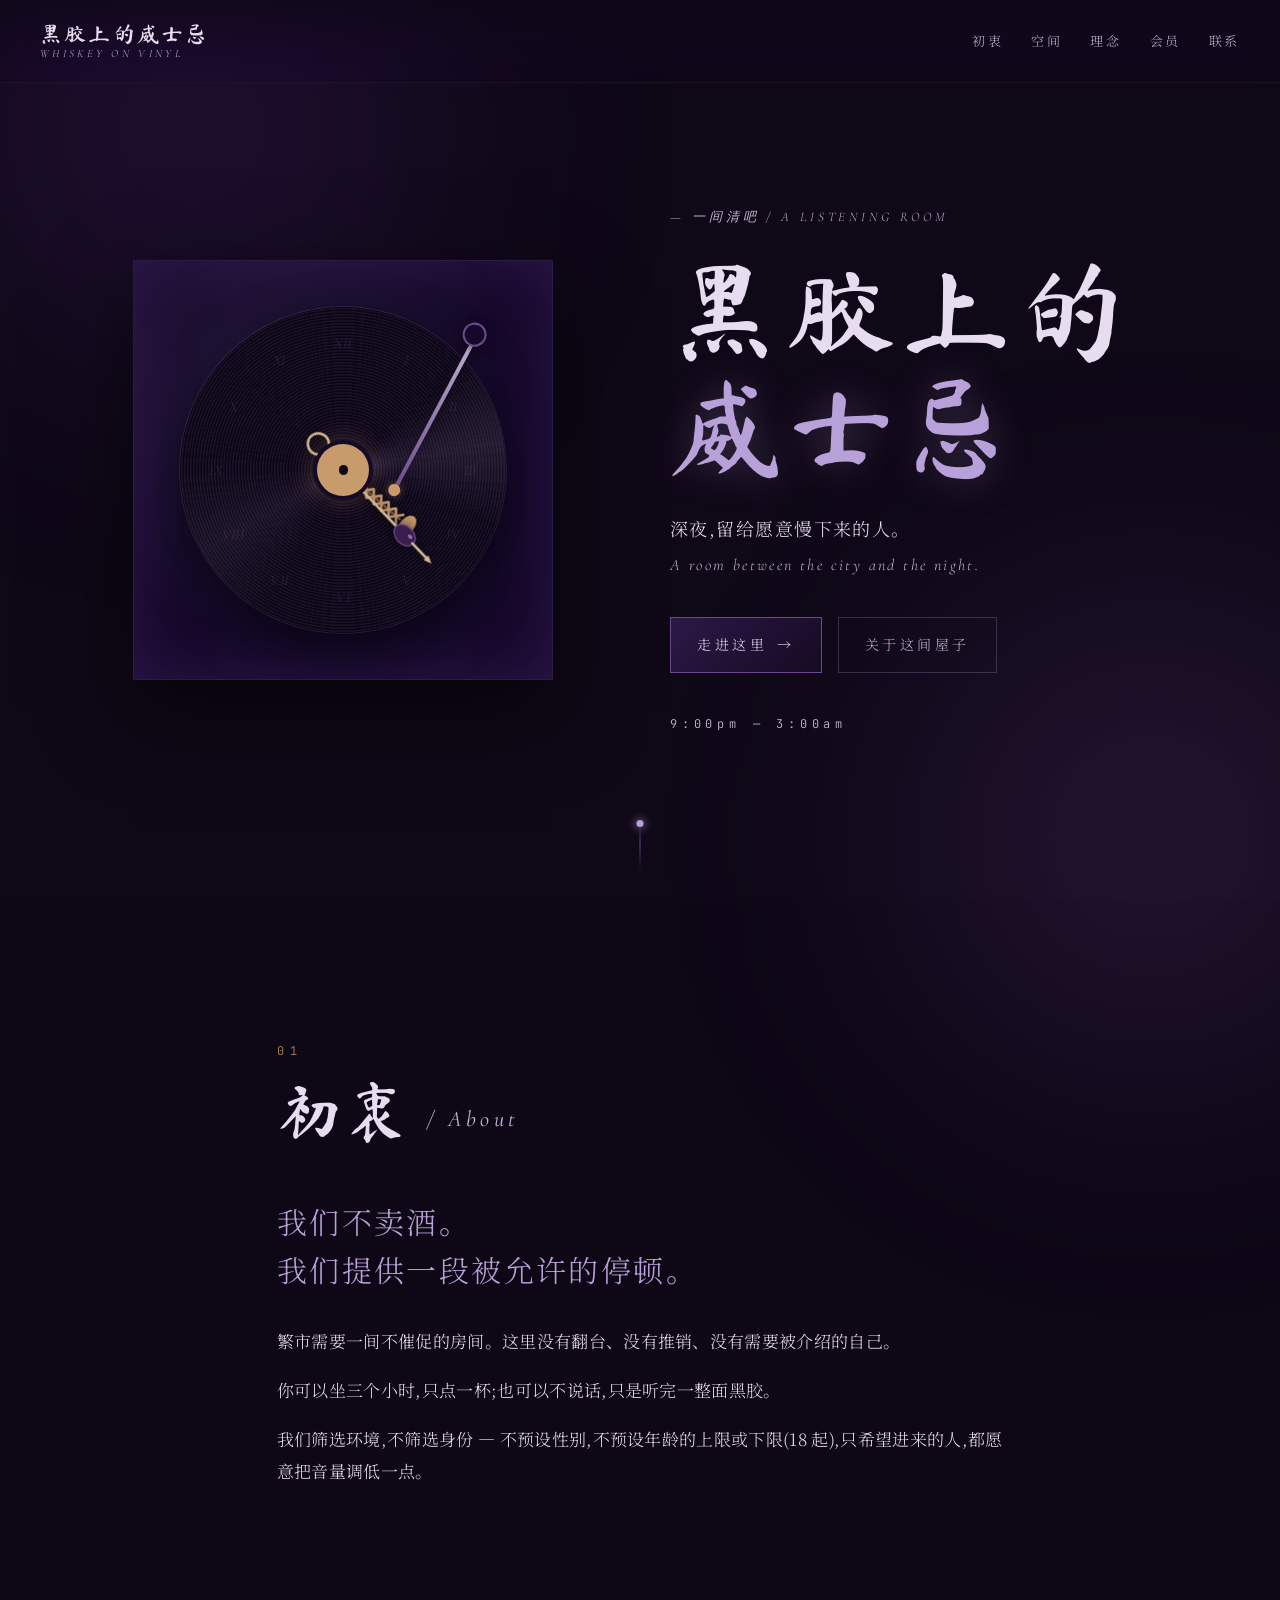
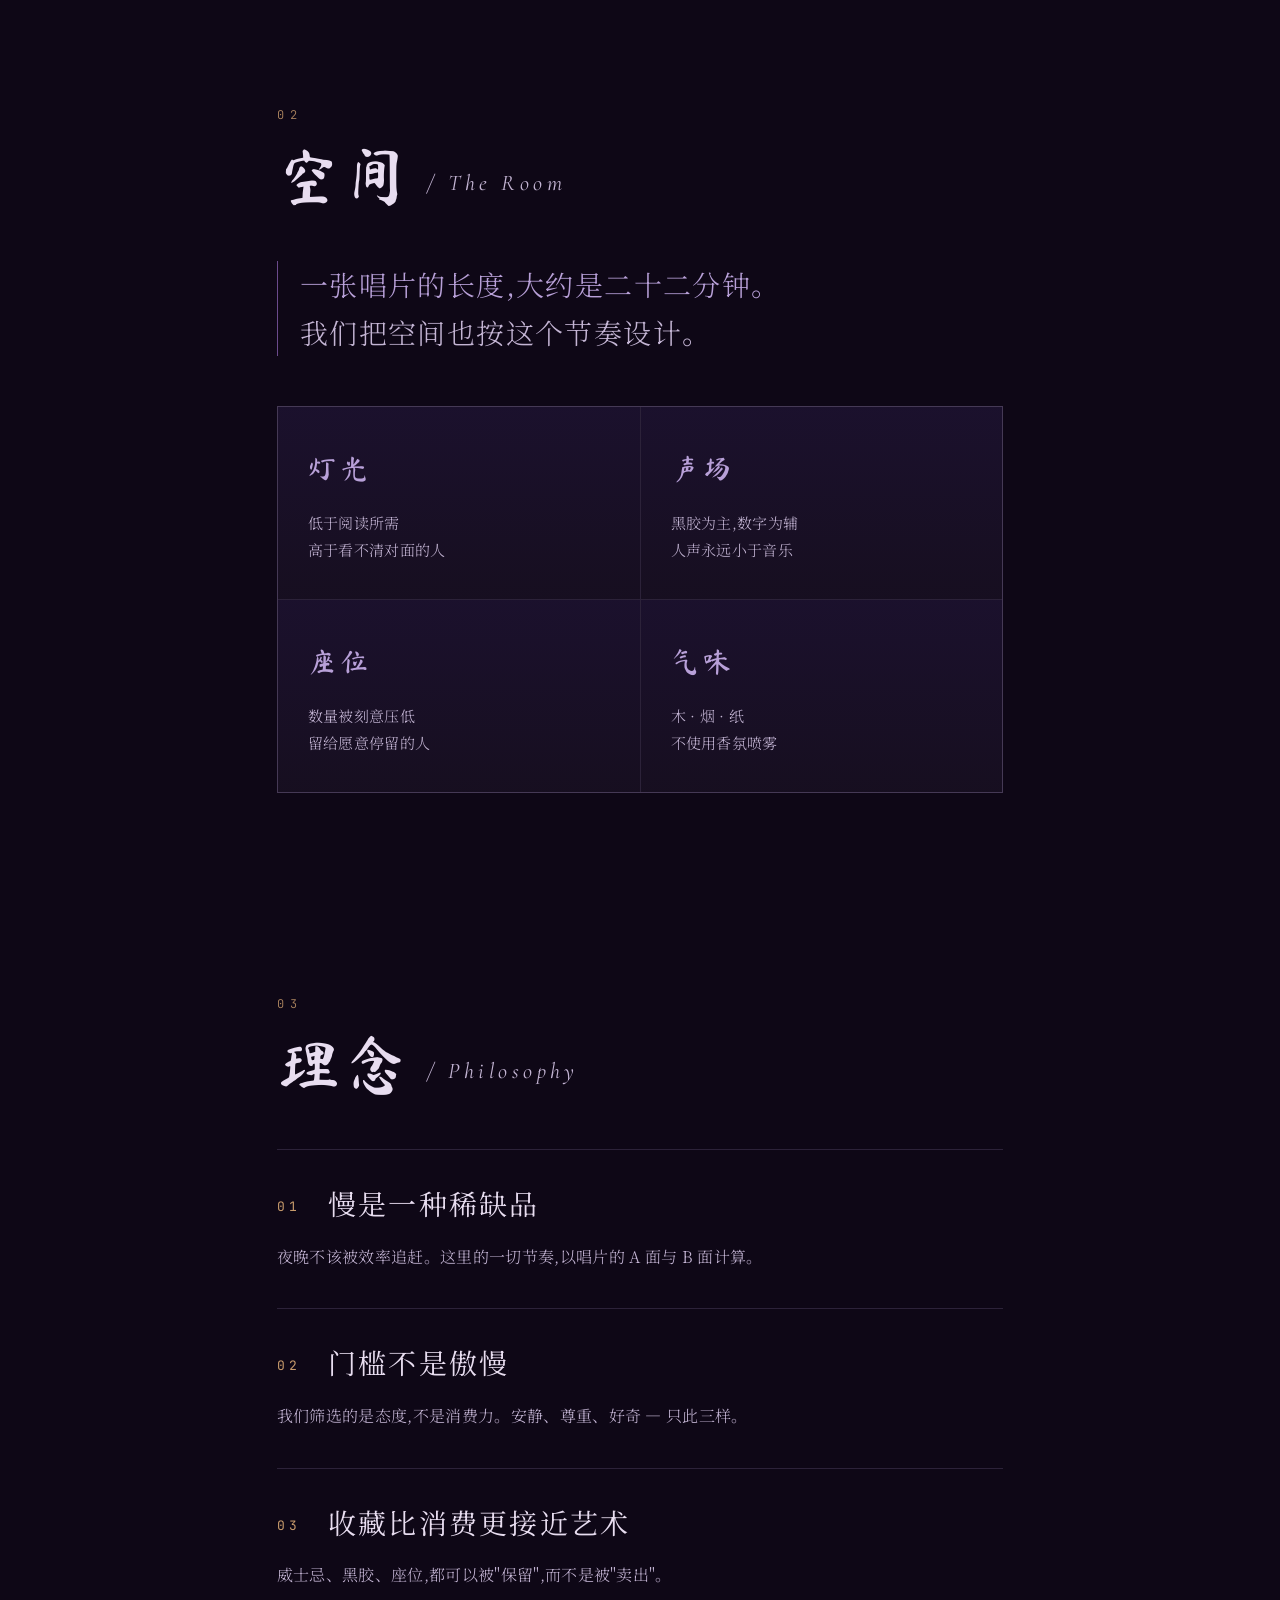
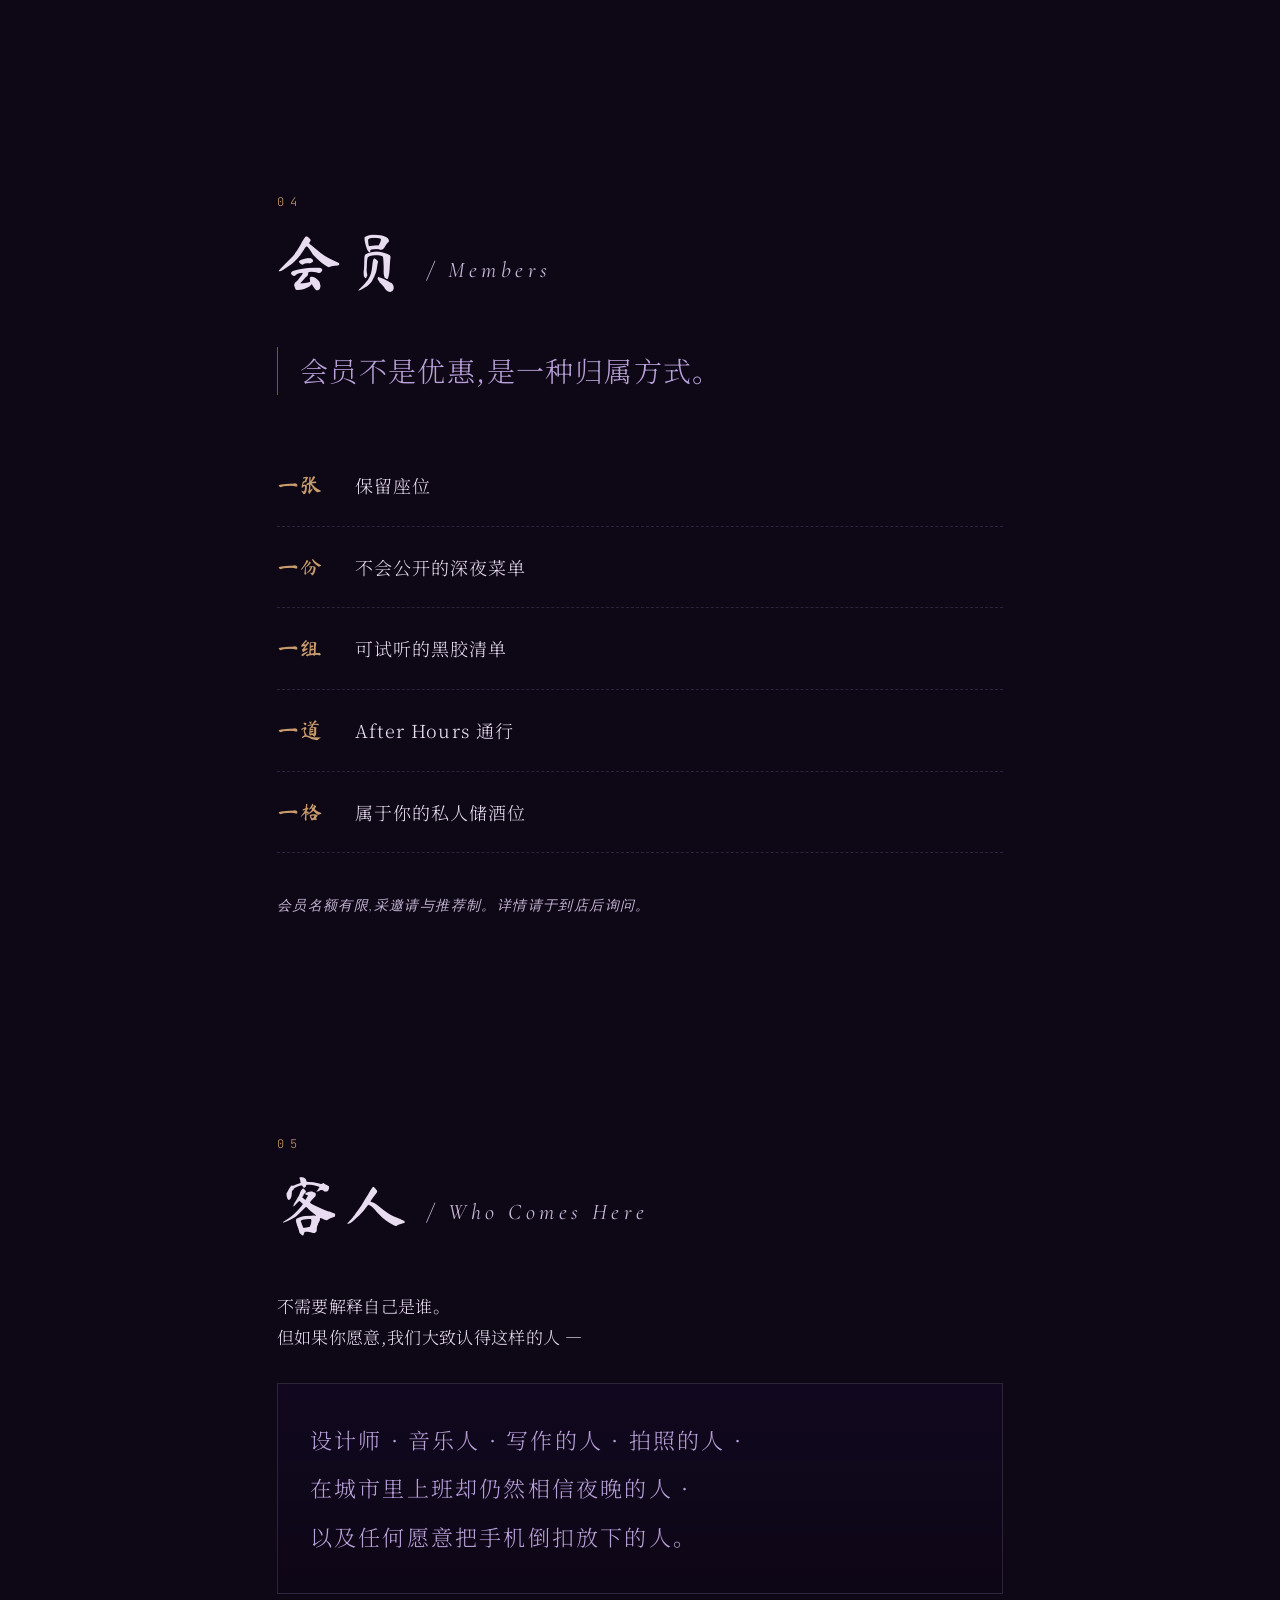
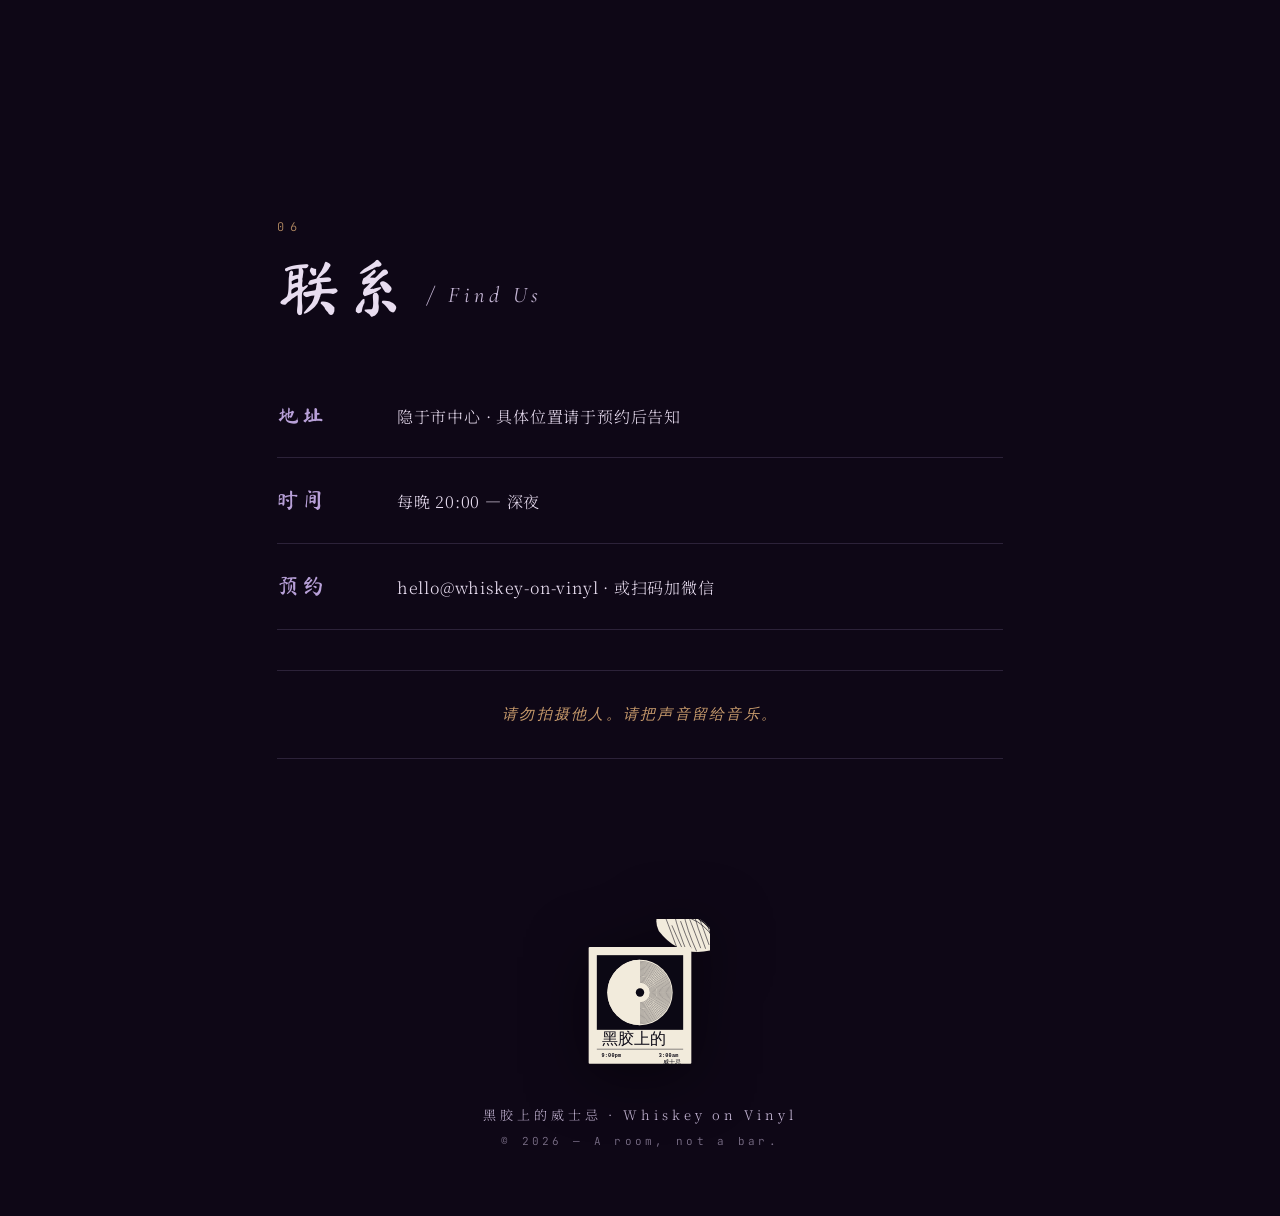
==== index.html @ f1ed5e5b "feat: visible spoon helix + wooden pick with olive" ====
<!doctype html>
<html lang="zh-CN">
<head>
  <meta charset="utf-8" />
  <meta name="viewport" content="width=device-width,initial-scale=1,viewport-fit=cover" />
  <title>黑胶上的威士忌 · Whiskey on Vinyl</title>
  <meta name="description" content="深夜的一间清吧 — A late-night listening room." />
  <meta name="theme-color" content="#0E0716" />
  <meta http-equiv="Cache-Control" content="no-cache, no-store, must-revalidate" />
  <meta http-equiv="Pragma" content="no-cache" />
  <meta http-equiv="Expires" content="0" />
  <link rel="icon" type="image/svg+xml" href="logo.svg" />
  <link rel="preconnect" href="https://fonts.googleapis.com" />
  <link rel="preconnect" href="https://fonts.gstatic.com" crossorigin />
  <link href="https://fonts.googleapis.com/css2?family=Ma+Shan+Zheng&family=Noto+Serif+SC:wght@300;400;600&family=Cormorant+Garamond:ital,wght@0,300;0,400;1,300&family=JetBrains+Mono:wght@300;400&display=swap" rel="stylesheet" />
  <link rel="stylesheet" href="styles.css?v=3" />
</head>
<body>

<!-- ambient grain & glow -->
<div class="grain" aria-hidden="true"></div>
<div class="glow glow-a" aria-hidden="true"></div>
<div class="glow glow-b" aria-hidden="true"></div>

<!-- nav -->
<header class="nav">
  <a class="nav-brand" href="#top">
    <span class="nav-brand-zh">黑胶上的威士忌</span>
    <span class="nav-brand-en">Whiskey on Vinyl</span>
  </a>
  <nav class="nav-links">
    <a href="#about">初衷</a>
    <a href="#room">空间</a>
    <a href="#philosophy">理念</a>
    <a href="#members">会员</a>
    <a href="#contact">联系</a>
  </nav>
</header>

<!-- HERO -->
<section id="top" class="hero">
  <div class="hero-inner">
    <div class="hero-art">
      <div class="vinyl-frame">
        <div class="vinyl">
          <div class="vinyl-disc"></div>
          <svg class="vinyl-clock" viewBox="-100 -100 200 200" aria-hidden="true" preserveAspectRatio="xMidYMid meet">
            <g class="clock-numerals">
              <text x="0"      y="-78"   text-anchor="middle" dominant-baseline="central">XII</text>
              <text x="39"     y="-67.5" text-anchor="middle" dominant-baseline="central">I</text>
              <text x="67.5"   y="-39"   text-anchor="middle" dominant-baseline="central">II</text>
              <text x="78"     y="0"     text-anchor="middle" dominant-baseline="central">III</text>
              <text x="67.5"   y="39"    text-anchor="middle" dominant-baseline="central">IV</text>
              <text x="39"     y="67.5"  text-anchor="middle" dominant-baseline="central">V</text>
              <text x="0"      y="78"    text-anchor="middle" dominant-baseline="central">VI</text>
              <text x="-39"    y="67.5"  text-anchor="middle" dominant-baseline="central">VII</text>
              <text x="-67.5"  y="39"    text-anchor="middle" dominant-baseline="central">VIII</text>
              <text x="-78"    y="0"     text-anchor="middle" dominant-baseline="central">IX</text>
              <text x="-67.5"  y="-39"   text-anchor="middle" dominant-baseline="central">X</text>
              <text x="-39"    y="-67.5" text-anchor="middle" dominant-baseline="central">XI</text>
            </g>

            <!-- hour hand: bar spoon (调酒长匙) — visibly twisted spiral shaft + teardrop bowl -->
            <g class="clock-hand clock-hand--hour" id="handHour">
              <!-- straight inner shaft (kept thin, behind the twist) -->
              <line class="spoon-shaft" x1="0" y1="-8" x2="0" y2="-46"/>
              <!-- twist: two zigzag strands that cross each other, reading as a helix -->
              <path class="spoon-twist" d="M -3.5 -10 L 3.5 -16 L -3.5 -22 L 3.5 -28 L -3.5 -34 L 3.5 -40 L -3.5 -46"/>
              <path class="spoon-twist" d="M  3.5 -10 L -3.5 -16 L  3.5 -22 L -3.5 -28 L  3.5 -34 L -3.5 -40 L  3.5 -46"/>
              <!-- teardrop spoon bowl at the tip -->
              <ellipse class="spoon-cup" cx="0" cy="-52" rx="7"   ry="4.5"/>
              <!-- counterweight muddler disc at the back -->
              <circle  class="spoon-cap" cx="0" cy="10"  r="3.5"/>
            </g>

            <!-- minute hand: cocktail pick (水果长签) — wooden skewer piercing an olive -->
            <g class="clock-hand clock-hand--minute" id="handMinute">
              <!-- handle loop at the back -->
              <circle class="pick-loop" cx="0" cy="22" r="6.5"/>
              <!-- wooden skewer, lower section -->
              <line class="pick-stick" x1="0" y1="15" x2="0" y2="-50"/>
              <!-- olive (dark plum), with a small specular highlight + leaf nub -->
              <ellipse class="olive"           cx="0"    cy="-55"   rx="5.5" ry="7.5"/>
              <ellipse class="olive-highlight" cx="-1.8" cy="-58"   rx="1"   ry="1.6"/>
              <path    class="olive-nub"       d="M -1 -62 Q 0 -64.5 1 -62 Z"/>
              <!-- skewer tip emerging from the top of the olive -->
              <line class="pick-stick" x1="0" y1="-62" x2="0" y2="-74"/>
              <path class="pick-tip" d="M -2 -74 L 2 -74 L 0 -79 Z"/>
            </g>
          </svg>
          <div class="vinyl-center"></div>
          <div class="vinyl-arm"></div>
        </div>
      </div>
    </div>
    <div class="hero-text">
      <p class="hero-eyebrow">— 一间清吧 / A listening room</p>
      <h1 class="hero-title"><span>黑胶上的</span><br/><em>威士忌</em></h1>
      <p class="hero-sub">深夜,留给愿意慢下来的人。</p>
      <p class="hero-sub-en"><i>A room between the city and the night.</i></p>
      <div class="hero-cta">
        <a href="#about" class="cta">走进这里 <span aria-hidden="true">→</span></a>
        <a href="#room" class="cta cta-ghost">关于这间屋子</a>
      </div>
      <p class="hero-time">9:00pm — 3:00am</p>
    </div>
  </div>
  <div class="scroll-cue" aria-hidden="true"><span></span></div>
</section>

<!-- ABOUT -->
<section id="about" class="block">
  <div class="block-num">01</div>
  <h2 class="block-title">初衷<span class="en">/ About</span></h2>
  <div class="block-body">
    <p class="lead">我们不卖酒。<br/>我们提供一段被允许的停顿。</p>
    <p>繁市需要一间不催促的房间。这里没有翻台、没有推销、没有需要被介绍的自己。</p>
    <p>你可以坐三个小时,只点一杯;也可以不说话,只是听完一整面黑胶。</p>
    <p class="muted">我们筛选环境,不筛选身份 — 不预设性别,不预设年龄的上限或下限(18 起),只希望进来的人,都愿意把音量调低一点。</p>
  </div>
</section>

<!-- ROOM -->
<section id="room" class="block block-room">
  <div class="block-num">02</div>
  <h2 class="block-title">空间<span class="en">/ The Room</span></h2>
  <p class="block-quote">一张唱片的长度,大约是二十二分钟。<br/><span class="muted">我们把空间也按这个节奏设计。</span></p>
  <div class="room-grid">
    <div class="room-cell">
      <div class="room-key">灯光</div>
      <div class="room-val">低于阅读所需<br/>高于看不清对面的人</div>
    </div>
    <div class="room-cell">
      <div class="room-key">声场</div>
      <div class="room-val">黑胶为主,数字为辅<br/>人声永远小于音乐</div>
    </div>
    <div class="room-cell">
      <div class="room-key">座位</div>
      <div class="room-val">数量被刻意压低<br/>留给愿意停留的人</div>
    </div>
    <div class="room-cell">
      <div class="room-key">气味</div>
      <div class="room-val">木 · 烟 · 纸<br/>不使用香氛喷雾</div>
    </div>
  </div>
</section>

<!-- PHILOSOPHY -->
<section id="philosophy" class="block">
  <div class="block-num">03</div>
  <h2 class="block-title">理念<span class="en">/ Philosophy</span></h2>
  <div class="philo">
    <article>
      <h3><span class="ord">01</span> 慢是一种稀缺品</h3>
      <p>夜晚不该被效率追赶。这里的一切节奏,以唱片的 A 面与 B 面计算。</p>
    </article>
    <article>
      <h3><span class="ord">02</span> 门槛不是傲慢</h3>
      <p>我们筛选的是态度,不是消费力。安静、尊重、好奇 — 只此三样。</p>
    </article>
    <article>
      <h3><span class="ord">03</span> 收藏比消费更接近艺术</h3>
      <p>威士忌、黑胶、座位,都可以被"保留",而不是被"卖出"。</p>
    </article>
  </div>
</section>

<!-- MEMBERS -->
<section id="members" class="block block-members">
  <div class="block-num">04</div>
  <h2 class="block-title">会员<span class="en">/ Members</span></h2>
  <p class="block-quote">会员不是优惠,是一种归属方式。</p>
  <ul class="member-list">
    <li><span>一张</span>保留座位</li>
    <li><span>一份</span>不会公开的深夜菜单</li>
    <li><span>一组</span>可试听的黑胶清单</li>
    <li><span>一道</span>After Hours 通行</li>
    <li><span>一格</span>属于你的私人储酒位</li>
  </ul>
  <p class="fine-print">会员名额有限,采邀请与推荐制。详情请于到店后询问。</p>
</section>

<!-- WHO -->
<section id="who" class="block block-who">
  <div class="block-num">05</div>
  <h2 class="block-title">客人<span class="en">/ Who Comes Here</span></h2>
  <p class="block-body">不需要解释自己是谁。<br/>但如果你愿意,我们大致认得这样的人 —</p>
  <p class="who-list">
    设计师 · 音乐人 · 写作的人 · 拍照的人 ·<br/>
    在城市里上班却仍然相信夜晚的人 ·<br/>
    以及任何愿意把手机倒扣放下的人。
  </p>
</section>

<!-- CONTACT -->
<section id="contact" class="block block-contact">
  <div class="block-num">06</div>
  <h2 class="block-title">联系<span class="en">/ Find Us</span></h2>
  <dl class="contact-list">
    <div><dt>地址</dt><dd>隐于市中心 · 具体位置请于预约后告知</dd></div>
    <div><dt>时间</dt><dd>每晚 20:00 — 深夜</dd></div>
    <div><dt>预约</dt><dd>hello@whiskey-on-vinyl · 或扫码加微信</dd></div>
  </dl>
  <p class="manners">请勿拍摄他人。请把声音留给音乐。</p>
</section>

<!-- LOGO MARK FOOTER -->
<footer class="foot">
  <img class="foot-logo" src="logo.svg" alt="黑胶上的威士忌 logo" />
  <p class="foot-line">黑胶上的威士忌 · Whiskey on Vinyl</p>
  <p class="foot-line muted">© 2026 — A room, not a bar.</p>
</footer>

<script src="script.js?v=3"></script>
</body>
</html>
---- styles.css ----
/* ----------------------------------------------------------
   黑胶上的威士忌 · Whiskey on Vinyl
   Dark plum / smoke aesthetic — quiet, slow, low-saturation.
---------------------------------------------------------- */

:root {
  --ink-0: #07040E;     /* deepest */
  --ink-1: #0E0716;     /* page bg */
  --ink-2: #15092A;     /* slightly lifted plum */
  --plum:  #2D1B4E;     /* mid plum */
  --plum-2:#3D2566;     /* lifted plum */
  --smoke: #6B4A8C;     /* smoky violet */
  --mist:  #B8A0D8;     /* dusty lavender accent */
  --paper: #E8DDF0;     /* near-white with violet tint */
  --paper-dim: #C4B5D4;
  --copper:#C89B6C;     /* very sparing warm accent */
  --rule:  rgba(184,160,216,0.18);

  --serif-zh: "Noto Serif SC", "Songti SC", "STSong", "SimSun", serif;
  --serif-en: "Cormorant Garamond", "EB Garamond", Georgia, serif;
  --brush:   "Ma Shan Zheng", "STKaiti", "KaiTi", "楷体", cursive;
  --mono:    "JetBrains Mono", ui-monospace, "SF Mono", Menlo, monospace;
}

* { box-sizing: border-box; }

html, body {
  margin: 0;
  padding: 0;
  background: var(--ink-1);
  color: var(--paper);
  font-family: var(--serif-zh);
  font-weight: 300;
  letter-spacing: 0.02em;
  line-height: 1.85;
  -webkit-font-smoothing: antialiased;
  text-rendering: optimizeLegibility;
  overflow-x: hidden;
}

a { color: inherit; text-decoration: none; }
img { display: block; max-width: 100%; }

::selection { background: var(--smoke); color: var(--paper); }

/* ---------- ambient layers ---------- */
.grain {
  position: fixed; inset: 0; pointer-events: none; z-index: 1;
  opacity: 0.045; mix-blend-mode: overlay;
  background-image: url("data:image/svg+xml;utf8,<svg xmlns='http://www.w3.org/2000/svg' width='160' height='160'><filter id='n'><feTurbulence type='fractalNoise' baseFrequency='0.9' numOctaves='2' stitchTiles='stitch'/><feColorMatrix values='0 0 0 0 1  0 0 0 0 1  0 0 0 0 1  0 0 0 1 0'/></filter><rect width='100%' height='100%' filter='url(%23n)'/></svg>");
}
.glow {
  position: fixed; z-index: 0; pointer-events: none;
  width: 60vw; height: 60vw; border-radius: 50%;
  filter: blur(120px); opacity: 0.55;
}
.glow-a { top: -20vw; left: -15vw; background: radial-gradient(circle, rgba(75,40,120,0.7), transparent 60%); }
.glow-b { bottom: -25vw; right: -20vw; background: radial-gradient(circle, rgba(130,80,170,0.45), transparent 65%); }

/* ---------- nav ---------- */
.nav {
  position: fixed; top: 0; left: 0; right: 0; z-index: 30;
  display: flex; align-items: center; justify-content: space-between;
  padding: 22px 40px;
  backdrop-filter: blur(14px) saturate(140%);
  -webkit-backdrop-filter: blur(14px) saturate(140%);
  background: linear-gradient(180deg, rgba(14,7,22,0.65), rgba(14,7,22,0.1));
  border-bottom: 1px solid rgba(184,160,216,0.07);
}
.nav-brand { display: flex; flex-direction: column; line-height: 1.1; }
.nav-brand-zh { font-family: var(--brush); font-size: 22px; color: var(--paper); letter-spacing: 0.1em; }
.nav-brand-en { font-family: var(--serif-en); font-style: italic; font-size: 11px; color: var(--paper-dim); letter-spacing: 0.3em; text-transform: uppercase; margin-top: 2px; }
.nav-links { display: flex; gap: 28px; }
.nav-links a {
  font-size: 13px; color: var(--paper-dim);
  letter-spacing: 0.2em; padding: 4px 0;
  border-bottom: 1px solid transparent; transition: color .3s, border-color .3s;
  white-space: nowrap;
}
.nav-links a:hover { color: var(--paper); border-color: var(--copper); }

@media (max-width: 720px) {
  .nav { padding: 14px 16px; }
  .nav-brand-zh { font-size: 16px; letter-spacing: 0.08em; white-space: nowrap; }
  .nav-brand-en { display: none; }
  .nav-links { gap: 12px; }
  .nav-links a { font-size: 10px; letter-spacing: 0.08em; }
}
@media (max-width: 420px) {
  .nav-links a:nth-child(4),
  .nav-links a:nth-child(5) { display: none; }
}

/* ---------- hero ---------- */
.hero {
  position: relative; z-index: 2;
  min-height: 100vh;
  display: flex; align-items: center; justify-content: center;
  padding: 120px 6vw 80px;
}
.hero-inner {
  display: grid; grid-template-columns: 1fr 1fr; gap: 60px;
  align-items: center; max-width: 1180px; width: 100%;
}
@media (max-width: 900px) {
  .hero-inner { grid-template-columns: 1fr; gap: 30px; }
  .hero-art { order: 2; }
  .hero-text { order: 1; text-align: center; }
}

.hero-art { display: flex; justify-content: center; }
.vinyl-frame {
  position: relative;
  width: min(420px, 80vw); aspect-ratio: 1/1;
  background: var(--ink-2);
  border: 1px solid rgba(184,160,216,0.12);
  box-shadow:
    0 30px 80px rgba(0,0,0,0.6),
    inset 0 0 60px rgba(75,40,120,0.4);
  display: flex; align-items: center; justify-content: center;
  overflow: hidden;
}
.vinyl-frame::before {
  content: ""; position: absolute; inset: 0;
  background: radial-gradient(circle at 30% 30%, rgba(184,160,216,0.08), transparent 60%);
}
.vinyl {
  position: relative; width: 78%; aspect-ratio: 1/1;
  border-radius: 50%;
  box-shadow:
    0 0 0 1px rgba(184,160,216,0.15),
    0 20px 50px rgba(0,0,0,0.5);
}
/* spinning disc: grooves + glossy highlight */
.vinyl-disc {
  position: absolute; inset: 0; border-radius: 50%;
  z-index: 0;
  background:
    conic-gradient(from 210deg,
      transparent 0deg, rgba(184,160,216,0.08) 30deg,
      transparent 60deg, transparent 200deg,
      rgba(184,160,216,0.12) 230deg, transparent 260deg),
    repeating-radial-gradient(circle at center,
      #0a0612 0px, #0a0612 1px,
      #1a1028 2px, #1a1028 3px);
  animation: spin 14s linear infinite;
}

/* clock overlay — numerals + hour/minute hands (bar spoon + pick) */
.vinyl-clock {
  position: absolute; inset: 0;
  width: 100%; height: 100%;
  z-index: 1;
  overflow: visible;
  pointer-events: none;
}
.clock-numerals {
  font-family: var(--serif-en);
  font-style: italic;
  font-size: 9px;
  fill: var(--mist);
  opacity: 0.16;
  letter-spacing: 0.03em;
}
.clock-hand {
  transform-origin: 0px 0px;     /* center of the viewBox (-100..100) */
  transform-box: view-box;
  transition: transform 1.2s cubic-bezier(0.3, 0, 0.2, 1);
  stroke-linecap: round;
  stroke-linejoin: round;
  filter: drop-shadow(0 1px 4px rgba(0,0,0,0.6));
}

/* --- hour hand: bar spoon (调酒长匙) --- */
.spoon-shaft {
  stroke: var(--copper);
  stroke-width: 1.6;
  fill: none;
  opacity: 0.55;
}
.spoon-twist {
  stroke: var(--copper);
  stroke-width: 1.6;
  fill: none;
}
.spoon-cup { fill: var(--copper); stroke: none; }
.spoon-cap { fill: var(--copper); stroke: none; }

/* --- minute hand: cocktail pick (水果长签) — wooden skewer + olive --- */
.pick-loop {
  fill: none;
  stroke: #d2b894;   /* warm wood tone */
  stroke-width: 1.5;
}
.pick-stick {
  stroke: #d2b894;
  stroke-width: 1.6;
  fill: none;
}
.pick-tip {
  fill: #d2b894;
  stroke: none;
}
.olive {
  fill: #3a1f4e;          /* dark plum olive body */
  stroke: #6b4a8c;        /* smoky rim */
  stroke-width: 0.8;
}
.olive-highlight {
  fill: rgba(216, 198, 232, 0.55);
  stroke: none;
}
.olive-nub {
  fill: #2a1338;
  stroke: none;
}

/* center label sits ABOVE the clock hands — covers their pivots cleanly */
.vinyl-center {
  position: absolute; inset: 0; margin: auto;
  width: 16%; aspect-ratio: 1/1; border-radius: 50%;
  background: var(--copper);
  box-shadow: 0 0 0 4px var(--ink-2), 0 0 30px rgba(200,155,108,0.4);
  z-index: 2;
  pointer-events: none;
}
.vinyl-center::after {
  content: ""; position: absolute; inset: 0; margin: auto;
  width: 18%; aspect-ratio: 1/1; border-radius: 50%;
  background: var(--ink-1);
}
/* tonearm sits ABOVE the disc and does NOT rotate */
.vinyl-arm {
  position: absolute; top: 8%; right: 8%;
  width: 4px; height: 55%;
  background: linear-gradient(180deg, var(--paper-dim), var(--smoke));
  transform-origin: top right; transform: rotate(28deg);
  border-radius: 2px;
  box-shadow: 0 0 12px rgba(0,0,0,0.4);
  z-index: 3;
}
.vinyl-arm::before {
  /* pivot cap at the top-right */
  content: ""; position: absolute; top: -8px; right: -8px;
  width: 20px; height: 20px; border-radius: 50%;
  background: var(--ink-2);
  border: 2px solid var(--smoke);
  box-shadow: 0 2px 8px rgba(0,0,0,0.5);
}
.vinyl-arm::after {
  /* stylus tip */
  content: ""; position: absolute; bottom: -6px; left: -4px;
  width: 12px; height: 12px; border-radius: 50%;
  background: var(--copper);
  box-shadow: 0 0 8px rgba(200,155,108,0.5);
}

@keyframes spin { to { transform: rotate(360deg); } }
@media (prefers-reduced-motion: reduce) {
  .vinyl-disc { animation: none; }
  .clock-hand { transition: none; }
}

.hero-text { color: var(--paper); }
.hero-eyebrow {
  font-family: var(--serif-en);
  font-style: italic;
  letter-spacing: 0.3em;
  font-size: 13px;
  color: var(--paper-dim);
  margin: 0 0 24px;
  text-transform: uppercase;
}
.hero-title {
  font-family: var(--brush);
  font-weight: 400;
  font-size: clamp(56px, 9vw, 110px);
  line-height: 1.05;
  margin: 0 0 28px;
  letter-spacing: 0.05em;
}
.hero-title em {
  font-style: normal;
  color: var(--mist);
  text-shadow: 0 0 40px rgba(184,160,216,0.3);
}
.hero-sub {
  font-family: var(--serif-zh);
  font-size: 18px;
  color: var(--paper);
  margin: 0 0 6px;
  letter-spacing: 0.08em;
}
.hero-sub-en {
  font-family: var(--serif-en);
  font-style: italic;
  font-size: 16px;
  color: var(--paper-dim);
  margin: 0 0 36px;
  letter-spacing: 0.15em;
}

.hero-cta { display: flex; gap: 16px; flex-wrap: wrap; margin-bottom: 40px; }
@media (max-width: 900px) { .hero-cta { justify-content: center; } }

.cta {
  display: inline-flex; align-items: center; gap: 10px;
  padding: 14px 26px;
  border: 1px solid var(--smoke);
  font-family: var(--serif-zh);
  font-size: 14px;
  letter-spacing: 0.25em;
  color: var(--paper);
  background: linear-gradient(135deg, rgba(75,40,120,0.5), rgba(45,27,78,0.2));
  transition: all .35s ease;
}
.cta:hover {
  background: linear-gradient(135deg, rgba(107,74,140,0.7), rgba(75,40,120,0.4));
  border-color: var(--copper);
  color: var(--paper);
  transform: translateY(-1px);
}
.cta span { transition: transform .3s; }
.cta:hover span { transform: translateX(4px); }
.cta-ghost {
  background: transparent;
  border-color: rgba(184,160,216,0.25);
  color: var(--paper-dim);
}
.cta-ghost:hover {
  color: var(--paper);
  border-color: var(--smoke);
  background: rgba(75,40,120,0.15);
}

.hero-time {
  font-family: var(--mono);
  font-size: 12px;
  color: var(--paper-dim);
  letter-spacing: 0.4em;
  margin: 0;
}

.scroll-cue {
  position: absolute; bottom: 30px; left: 50%; transform: translateX(-50%);
  width: 1px; height: 50px;
  background: linear-gradient(180deg, transparent, var(--smoke), transparent);
}
.scroll-cue span {
  position: absolute; top: 0; left: -3px;
  width: 7px; height: 7px; border-radius: 50%;
  background: var(--mist);
  box-shadow: 0 0 10px var(--mist);
  animation: drop 3s ease-in-out infinite;
}
@keyframes drop {
  0% { top: 0; opacity: 0; }
  20% { opacity: 1; }
  80% { opacity: 1; }
  100% { top: 50px; opacity: 0; }
}

/* ---------- blocks ---------- */
.block {
  position: relative; z-index: 2;
  max-width: 880px;
  margin: 0 auto;
  padding: 140px 6vw 60px;
}
.block-num {
  font-family: var(--mono);
  font-size: 12px;
  color: var(--copper);
  letter-spacing: 0.5em;
  margin-bottom: 14px;
  opacity: 0.85;
}
.block-title {
  font-family: var(--brush);
  font-weight: 400;
  font-size: clamp(40px, 6vw, 64px);
  margin: 0 0 50px;
  line-height: 1.1;
  letter-spacing: 0.05em;
}
.block-title .en {
  display: inline-block;
  margin-left: 16px;
  font-family: var(--serif-en);
  font-style: italic;
  font-size: 0.35em;
  color: var(--paper-dim);
  letter-spacing: 0.2em;
  vertical-align: middle;
}
.block-body p {
  font-size: 17px;
  margin: 0 0 18px;
  color: var(--paper);
}
.block-body .lead {
  font-family: var(--serif-zh);
  font-size: clamp(22px, 3vw, 30px);
  line-height: 1.6;
  color: var(--mist);
  margin-bottom: 32px;
  letter-spacing: 0.08em;
}
.muted { color: var(--paper-dim); }
.block-quote {
  font-family: var(--serif-zh);
  font-size: clamp(20px, 2.6vw, 28px);
  line-height: 1.7;
  color: var(--mist);
  margin: 0 0 50px;
  padding-left: 22px;
  border-left: 1px solid var(--smoke);
  letter-spacing: 0.05em;
}

/* ROOM grid */
.room-grid {
  display: grid;
  grid-template-columns: 1fr 1fr;
  gap: 1px;
  background: var(--rule);
  border: 1px solid var(--rule);
}
.room-cell {
  background: linear-gradient(180deg, rgba(20,10,40,0.7), rgba(14,7,22,0.7));
  padding: 36px 30px;
  transition: background .4s;
}
.room-cell:hover {
  background: linear-gradient(180deg, rgba(45,27,78,0.7), rgba(20,10,40,0.7));
}
.room-key {
  font-family: var(--brush);
  font-size: 28px;
  color: var(--mist);
  letter-spacing: 0.15em;
  margin-bottom: 14px;
}
.room-val {
  font-size: 15px;
  line-height: 1.8;
  color: var(--paper-dim);
}
@media (max-width: 640px) { .room-grid { grid-template-columns: 1fr; } }

/* PHILOSOPHY */
.philo { display: flex; flex-direction: column; gap: 36px; }
.philo article {
  border-top: 1px solid var(--rule);
  padding-top: 28px;
}
.philo h3 {
  font-family: var(--serif-zh);
  font-weight: 400;
  font-size: clamp(22px, 2.6vw, 28px);
  margin: 0 0 12px;
  color: var(--paper);
  letter-spacing: 0.08em;
}
.philo .ord {
  font-family: var(--mono);
  font-size: 13px;
  color: var(--copper);
  letter-spacing: 0.3em;
  margin-right: 18px;
  vertical-align: 4px;
}
.philo p {
  font-size: 16px;
  line-height: 1.9;
  color: var(--paper-dim);
  margin: 0;
}

/* MEMBERS */
.member-list {
  list-style: none; padding: 0; margin: 0 0 40px;
}
.member-list li {
  display: flex; align-items: baseline; gap: 18px;
  padding: 20px 0;
  border-bottom: 1px dashed var(--rule);
  font-size: 18px;
  color: var(--paper);
  letter-spacing: 0.06em;
}
.member-list li span {
  font-family: var(--brush);
  color: var(--copper);
  font-size: 22px;
  min-width: 60px;
}
.fine-print {
  font-family: var(--serif-en);
  font-style: italic;
  font-size: 14px;
  color: var(--paper-dim);
  letter-spacing: 0.1em;
}

/* WHO */
.block-who .block-body { font-size: 17px; color: var(--paper); margin-bottom: 30px; }
.who-list {
  font-family: var(--serif-zh);
  font-size: clamp(18px, 2.2vw, 22px);
  line-height: 2.2;
  color: var(--mist);
  letter-spacing: 0.1em;
  padding: 32px;
  border: 1px solid var(--rule);
  background: linear-gradient(180deg, rgba(20,10,40,0.5), rgba(14,7,22,0.3));
}

/* CONTACT */
.contact-list { margin: 0 0 40px; padding: 0; }
.contact-list > div {
  display: grid;
  grid-template-columns: 100px 1fr;
  gap: 20px;
  padding: 22px 0;
  border-bottom: 1px solid var(--rule);
  align-items: baseline;
}
.contact-list dt {
  font-family: var(--brush);
  font-size: 22px;
  color: var(--mist);
  letter-spacing: 0.15em;
  margin: 0;
}
.contact-list dd {
  font-size: 16px;
  color: var(--paper);
  margin: 0;
  letter-spacing: 0.05em;
}
.manners {
  font-family: var(--serif-en);
  font-style: italic;
  font-size: 15px;
  color: var(--copper);
  letter-spacing: 0.15em;
  margin: 0;
  text-align: center;
  padding: 30px 0;
  border-top: 1px solid var(--rule);
  border-bottom: 1px solid var(--rule);
}

/* FOOTER */
.foot {
  position: relative; z-index: 2;
  text-align: center;
  padding: 100px 6vw 60px;
}
.foot-logo {
  width: 140px; height: auto;
  margin: 0 auto 30px;
  opacity: 0.92;
  filter: drop-shadow(0 10px 30px rgba(0,0,0,0.5));
  transition: transform .6s ease, opacity .4s;
}
.foot-logo:hover { transform: rotate(-2deg); opacity: 1; }
.foot-line {
  margin: 4px 0;
  font-size: 13px;
  letter-spacing: 0.3em;
  color: var(--paper-dim);
}
.foot-line.muted { font-family: var(--mono); font-size: 11px; opacity: 0.6; }

/* ---------- reveal on scroll ---------- */
.reveal { opacity: 0; transform: translateY(24px); transition: opacity 1s ease, transform 1s ease; }
.reveal.is-in { opacity: 1; transform: none; }

@media (prefers-reduced-motion: reduce) {
  .reveal { opacity: 1; transform: none; transition: none; }
}
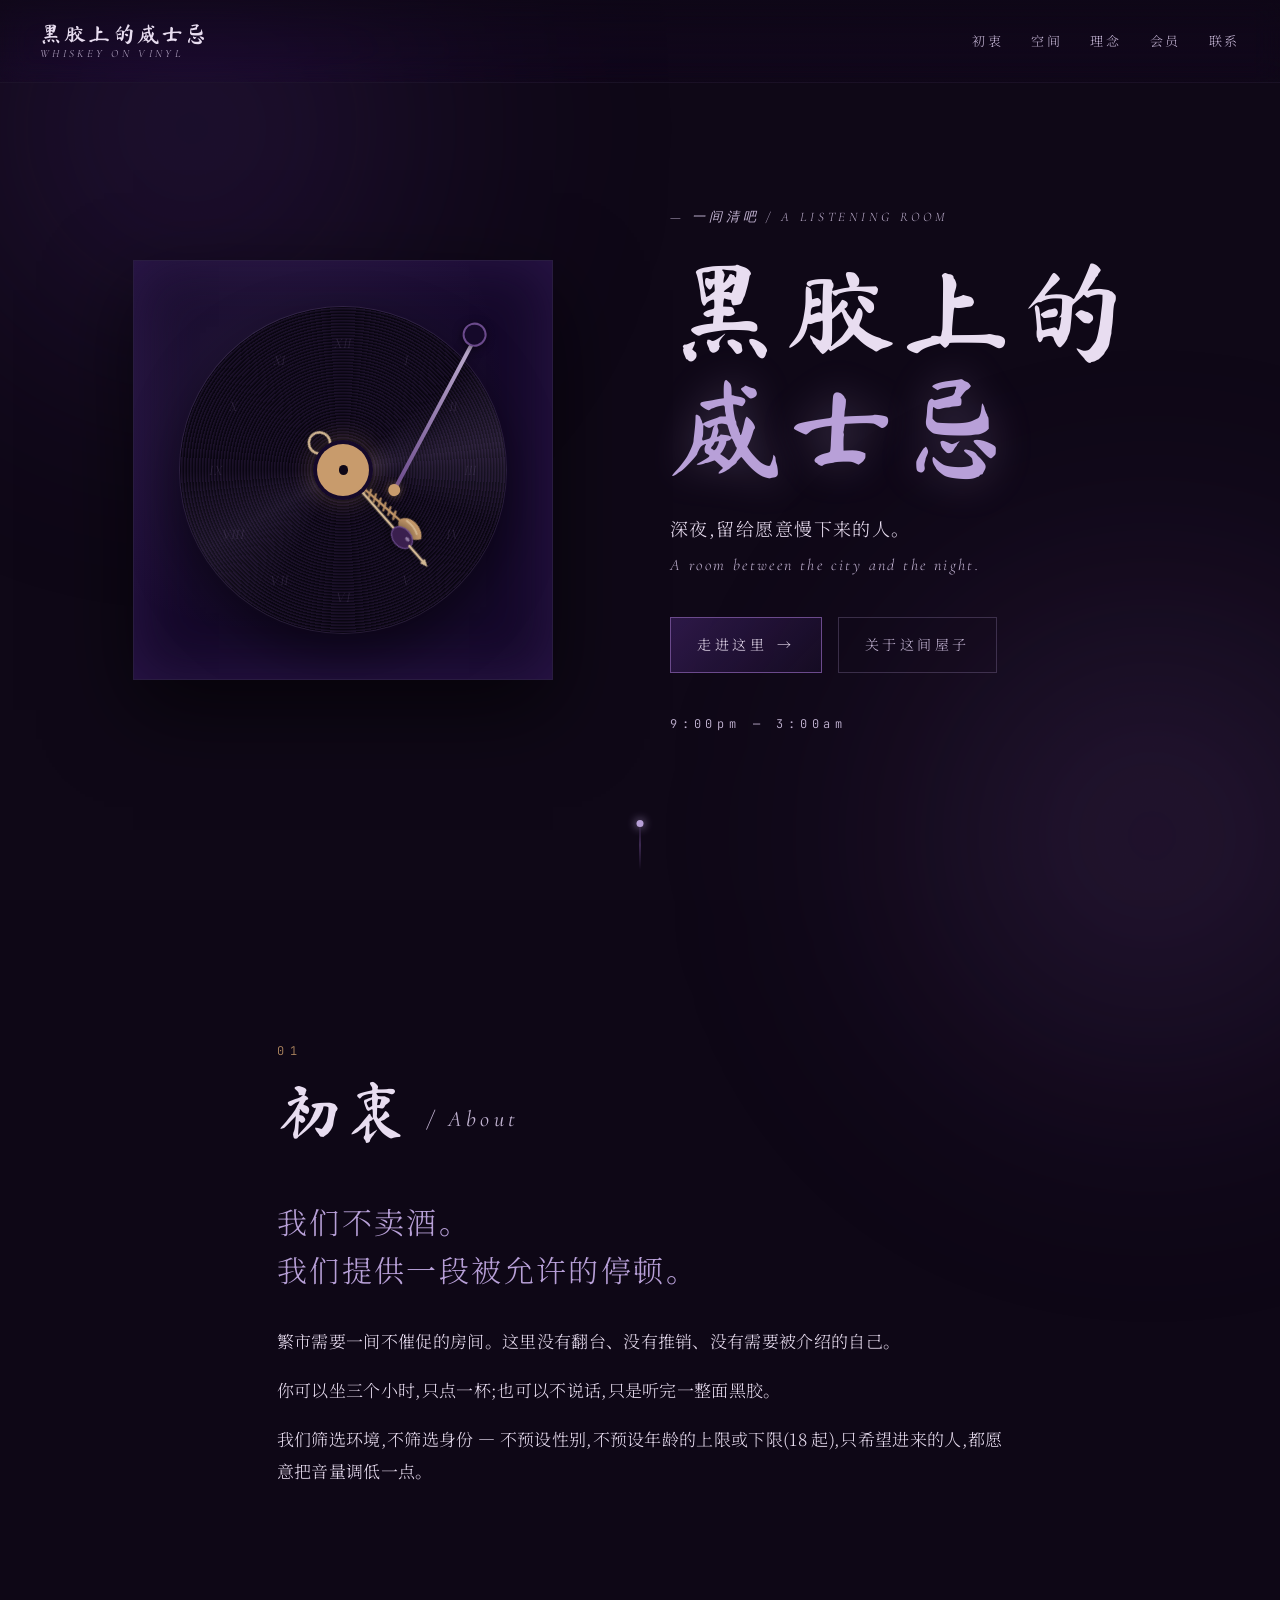
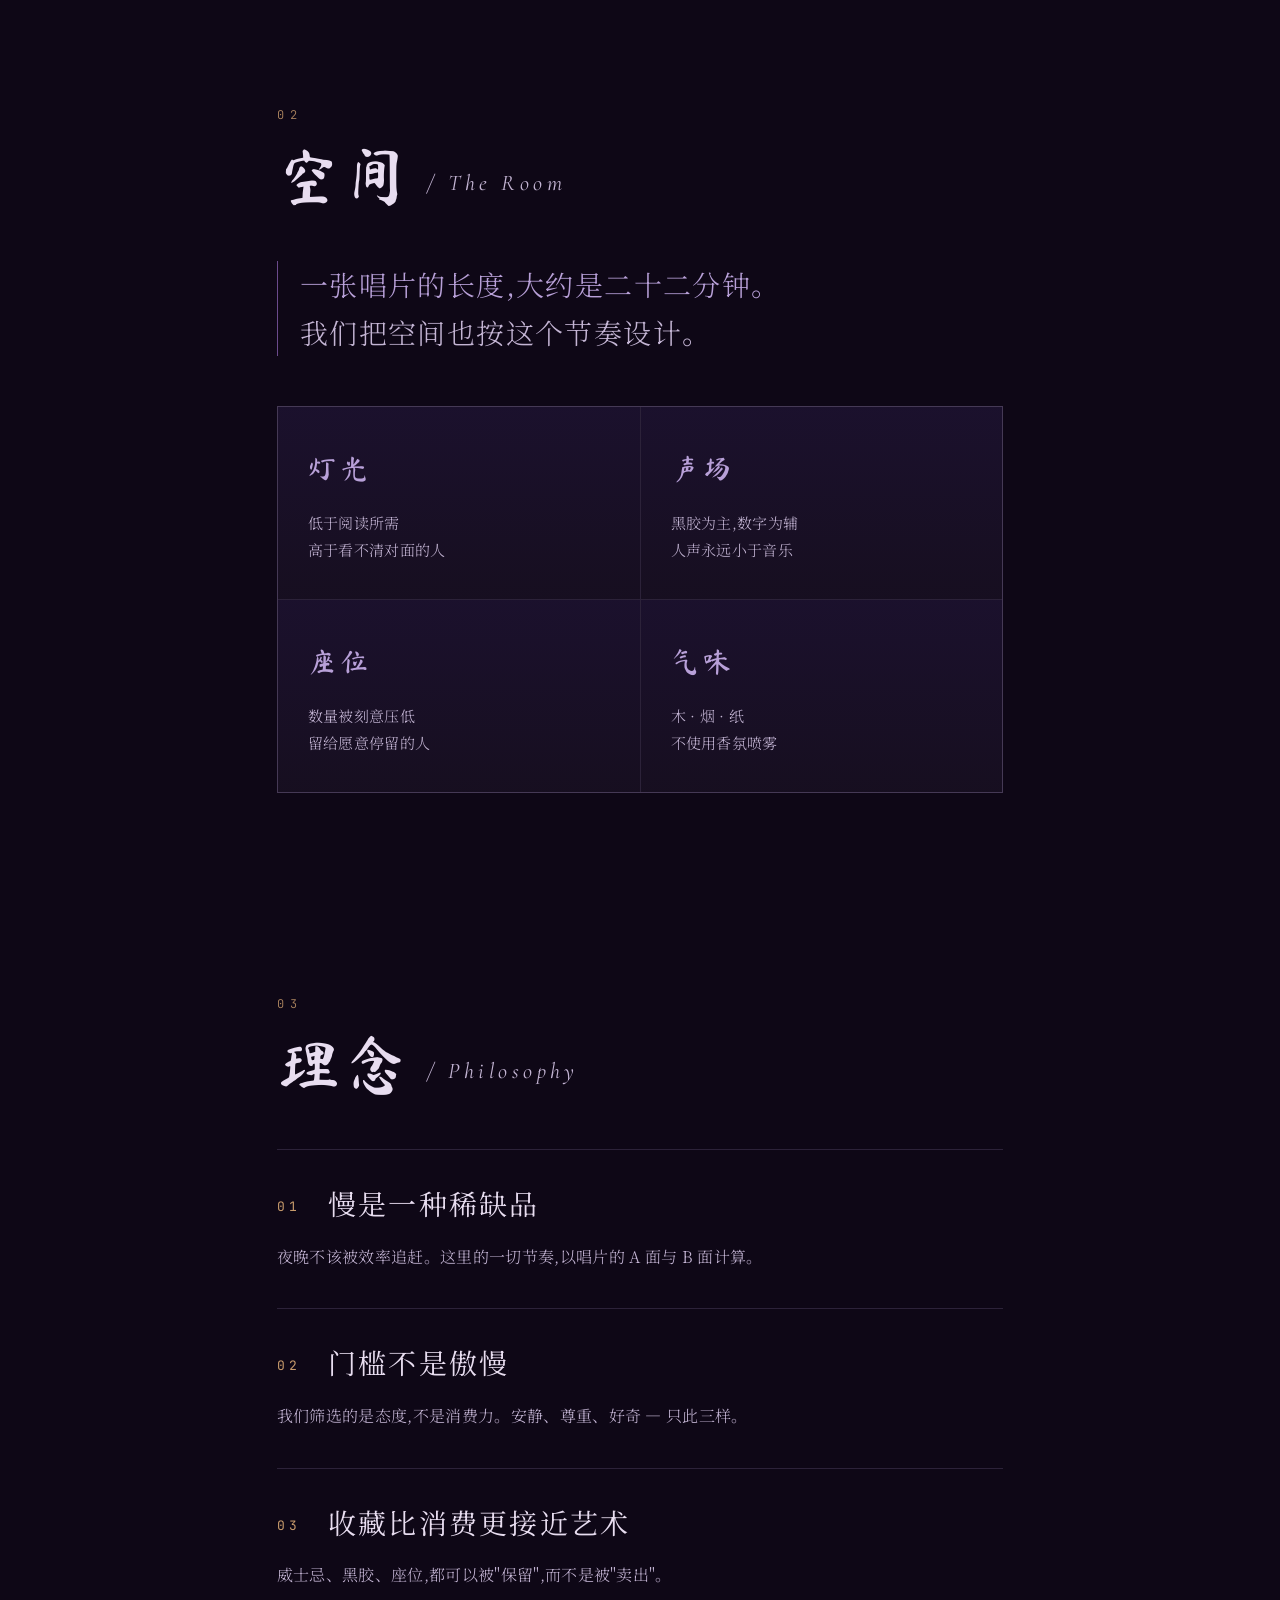
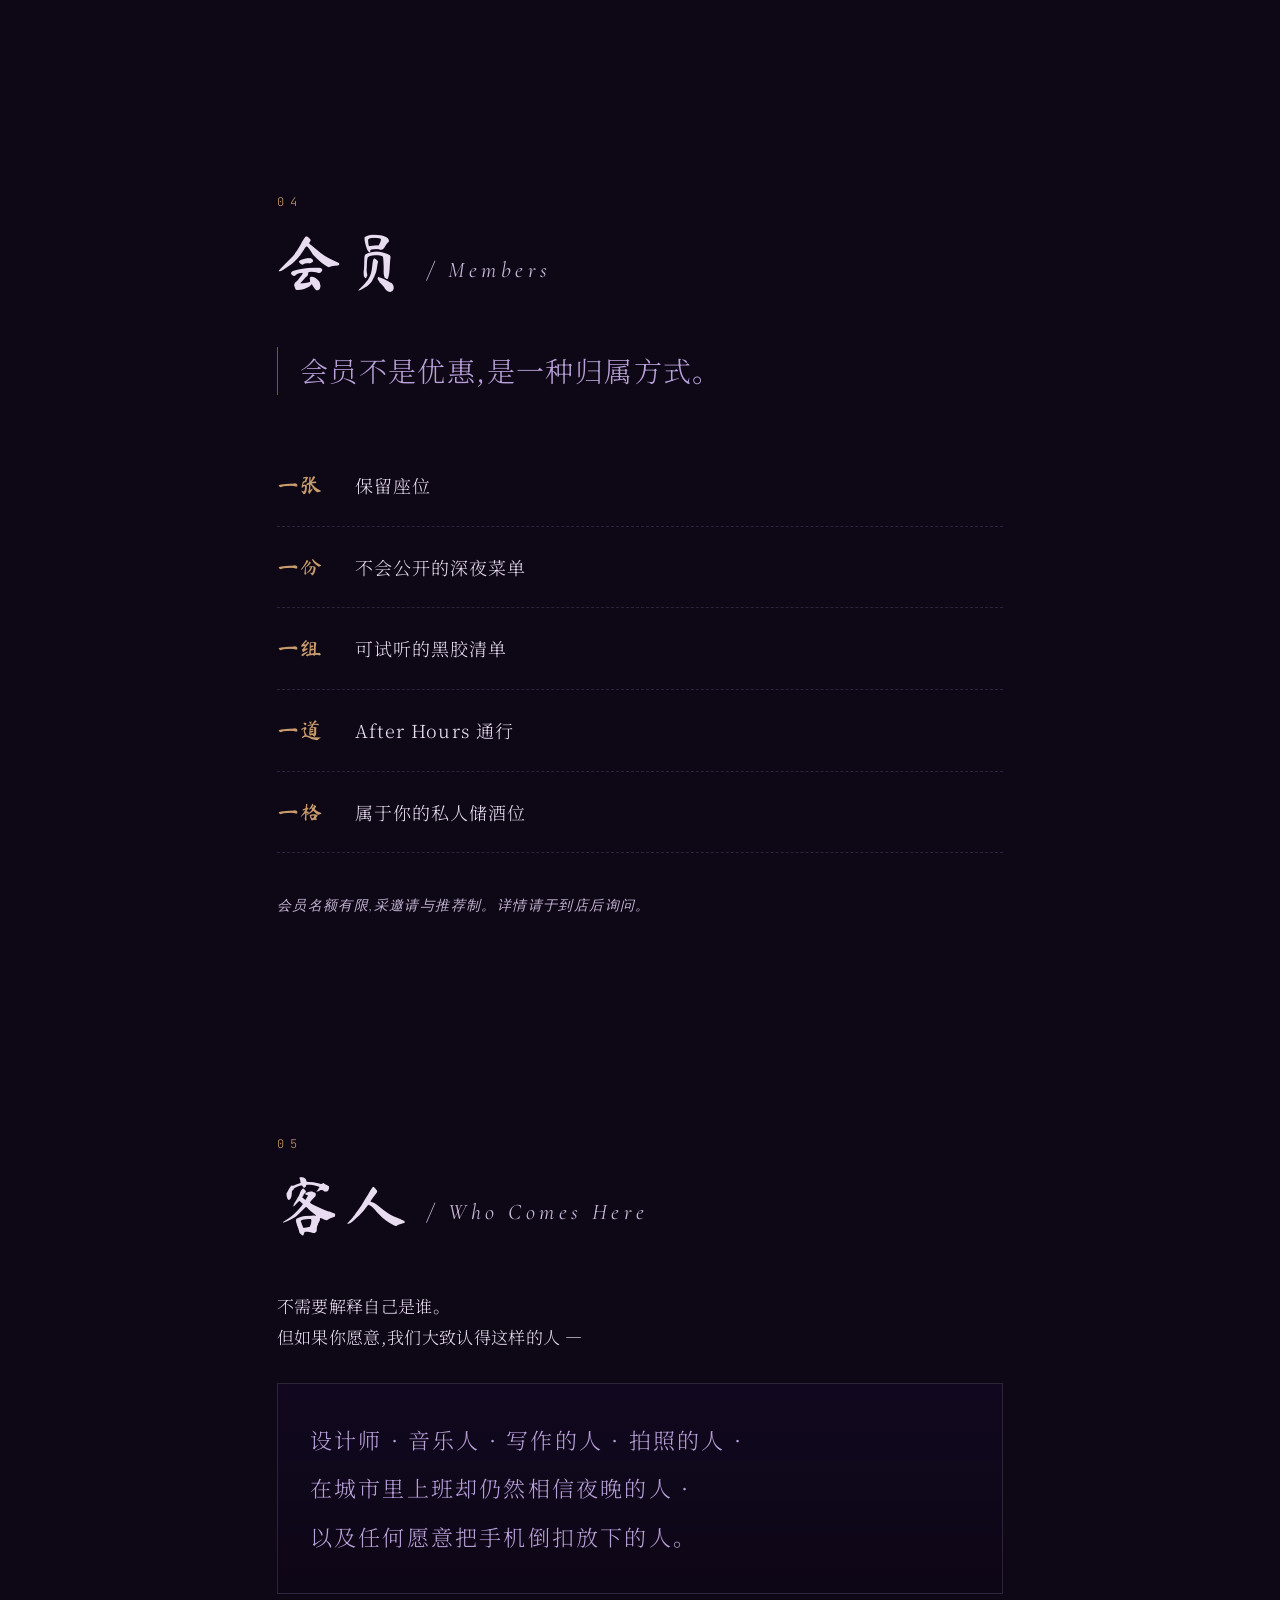
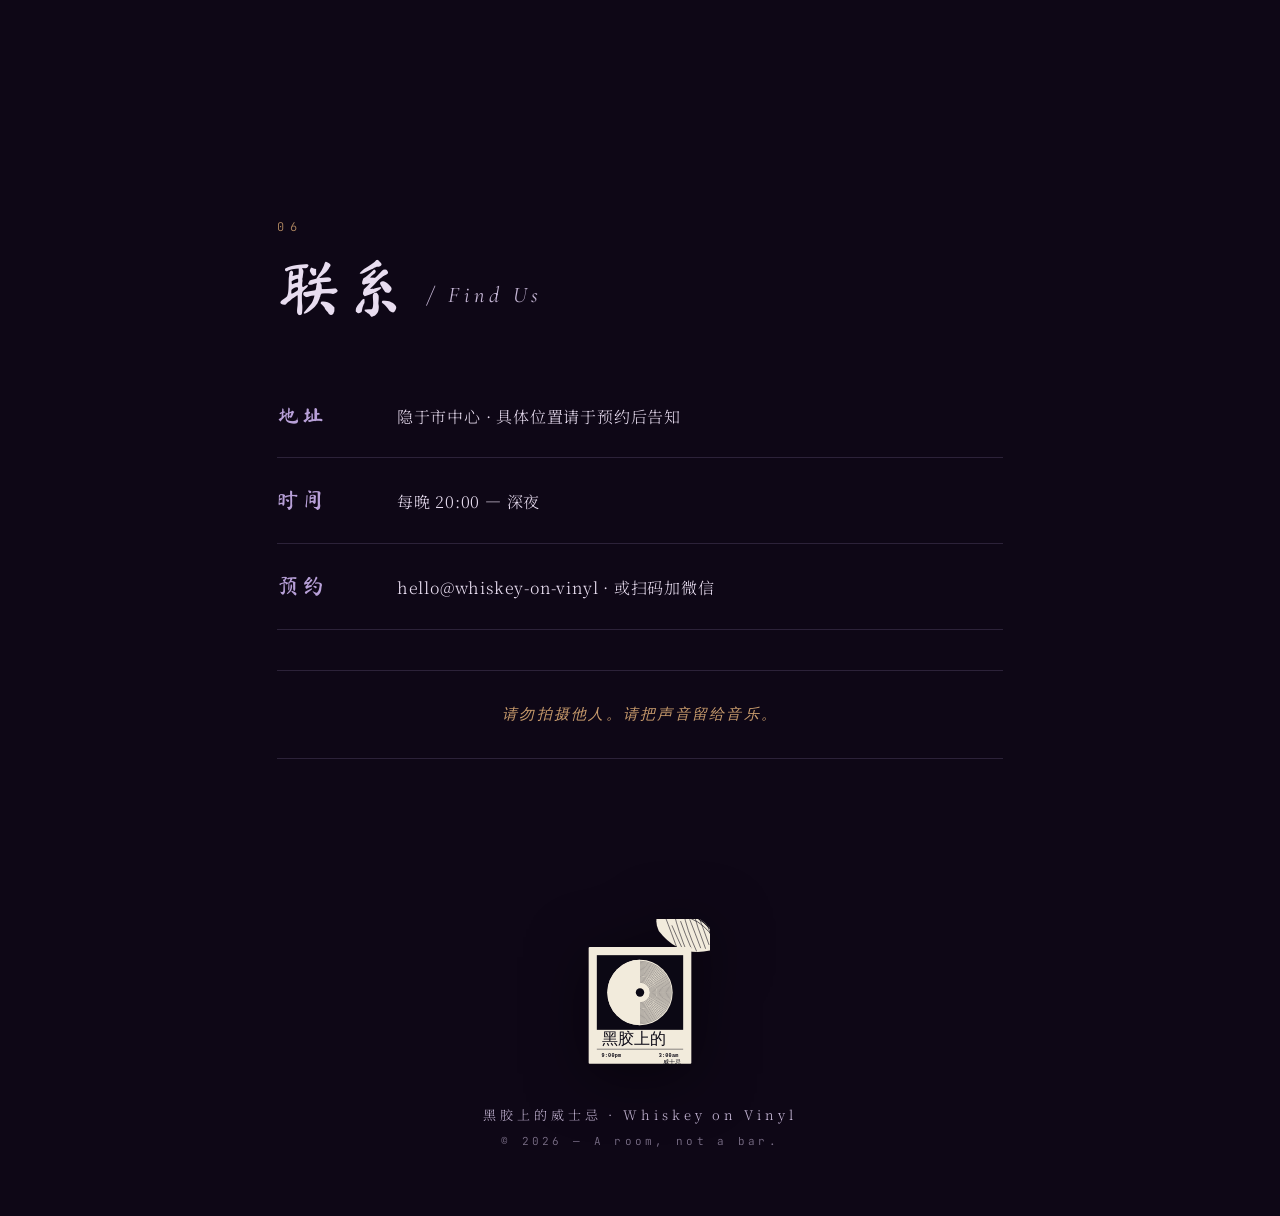
==== commit bb0a530e: "refine: bar spoon shape — elongated teardrop bowl, fine helical twist, tapered cap" ====
--- a/index.html
+++ b/index.html
@@ -13,7 +13,7 @@
   <link rel="preconnect" href="https://fonts.googleapis.com" />
   <link rel="preconnect" href="https://fonts.gstatic.com" crossorigin />
   <link href="https://fonts.googleapis.com/css2?family=Ma+Shan+Zheng&family=Noto+Serif+SC:wght@300;400;600&family=Cormorant+Garamond:ital,wght@0,300;0,400;1,300&family=JetBrains+Mono:wght@300;400&display=swap" rel="stylesheet" />
-  <link rel="stylesheet" href="styles.css?v=3" />
+  <link rel="stylesheet" href="styles.css?v=4" />
 </head>
 <body>
 
@@ -60,17 +60,27 @@
               <text x="-39"    y="-67.5" text-anchor="middle" dominant-baseline="central">XI</text>
             </g>
 
-            <!-- hour hand: bar spoon (调酒长匙) — visibly twisted spiral shaft + teardrop bowl -->
+            <!-- hour hand: bar spoon (调酒长匙) — slim teardrop bowl + finely twisted shaft + tapered cap -->
             <g class="clock-hand clock-hand--hour" id="handHour">
-              <!-- straight inner shaft (kept thin, behind the twist) -->
-              <line class="spoon-shaft" x1="0" y1="-8" x2="0" y2="-46"/>
-              <!-- twist: two zigzag strands that cross each other, reading as a helix -->
-              <path class="spoon-twist" d="M -3.5 -10 L 3.5 -16 L -3.5 -22 L 3.5 -28 L -3.5 -34 L 3.5 -40 L -3.5 -46"/>
-              <path class="spoon-twist" d="M  3.5 -10 L -3.5 -16 L  3.5 -22 L -3.5 -28 L  3.5 -34 L -3.5 -40 L  3.5 -46"/>
-              <!-- teardrop spoon bowl at the tip -->
-              <ellipse class="spoon-cup" cx="0" cy="-52" rx="7"   ry="4.5"/>
-              <!-- counterweight muddler disc at the back -->
-              <circle  class="spoon-cap" cx="0" cy="10"  r="3.5"/>
+              <!-- thin cylindrical shaft -->
+              <line class="spoon-shaft" x1="0" y1="-10" x2="0" y2="-46"/>
+              <!-- twist: evenly spaced diagonal facets along one helical direction -->
+              <g class="spoon-twist-group">
+                <line x1="-2.2" y1="-13" x2="2.2" y2="-15"/>
+                <line x1="-2.2" y1="-17" x2="2.2" y2="-19"/>
+                <line x1="-2.2" y1="-21" x2="2.2" y2="-23"/>
+                <line x1="-2.2" y1="-25" x2="2.2" y2="-27"/>
+                <line x1="-2.2" y1="-29" x2="2.2" y2="-31"/>
+                <line x1="-2.2" y1="-33" x2="2.2" y2="-35"/>
+                <line x1="-2.2" y1="-37" x2="2.2" y2="-39"/>
+                <line x1="-2.2" y1="-41" x2="2.2" y2="-43"/>
+              </g>
+              <!-- elongated teardrop bowl at the tip (pointed outward, rounded at shaft join) -->
+              <path class="spoon-cup" d="M 0 -64 C -7 -60, -7 -48, 0 -46 C 7 -48, 7 -60, 0 -64 Z"/>
+              <!-- glossy highlight on the bowl -->
+              <path class="spoon-cup-shine" d="M -2.6 -50 Q -3 -56 -0.5 -60"/>
+              <!-- tapered teardrop cap at the back -->
+              <path class="spoon-cap" d="M 0 7 C -2.6 8, -2.6 13, 0 14.5 C 2.6 13, 2.6 8, 0 7 Z"/>
             </g>
 
             <!-- minute hand: cocktail pick (水果长签) — wooden skewer piercing an olive -->
--- a/styles.css
+++ b/styles.css
@@ -174,16 +174,22 @@
 /* --- hour hand: bar spoon (调酒长匙) --- */
 .spoon-shaft {
   stroke: var(--copper);
-  stroke-width: 1.6;
+  stroke-width: 1.5;
   fill: none;
-  opacity: 0.55;
-}
-.spoon-twist {
+}
+.spoon-twist-group line {
   stroke: var(--copper);
-  stroke-width: 1.6;
+  stroke-width: 1.4;
+  stroke-linecap: round;
+  opacity: 0.9;
+}
+.spoon-cup { fill: var(--copper); stroke: none; }
+.spoon-cup-shine {
   fill: none;
-}
-.spoon-cup { fill: var(--copper); stroke: none; }
+  stroke: rgba(255, 235, 200, 0.55);
+  stroke-width: 1.1;
+  stroke-linecap: round;
+}
 .spoon-cap { fill: var(--copper); stroke: none; }
 
 /* --- minute hand: cocktail pick (水果长签) — wooden skewer + olive --- */
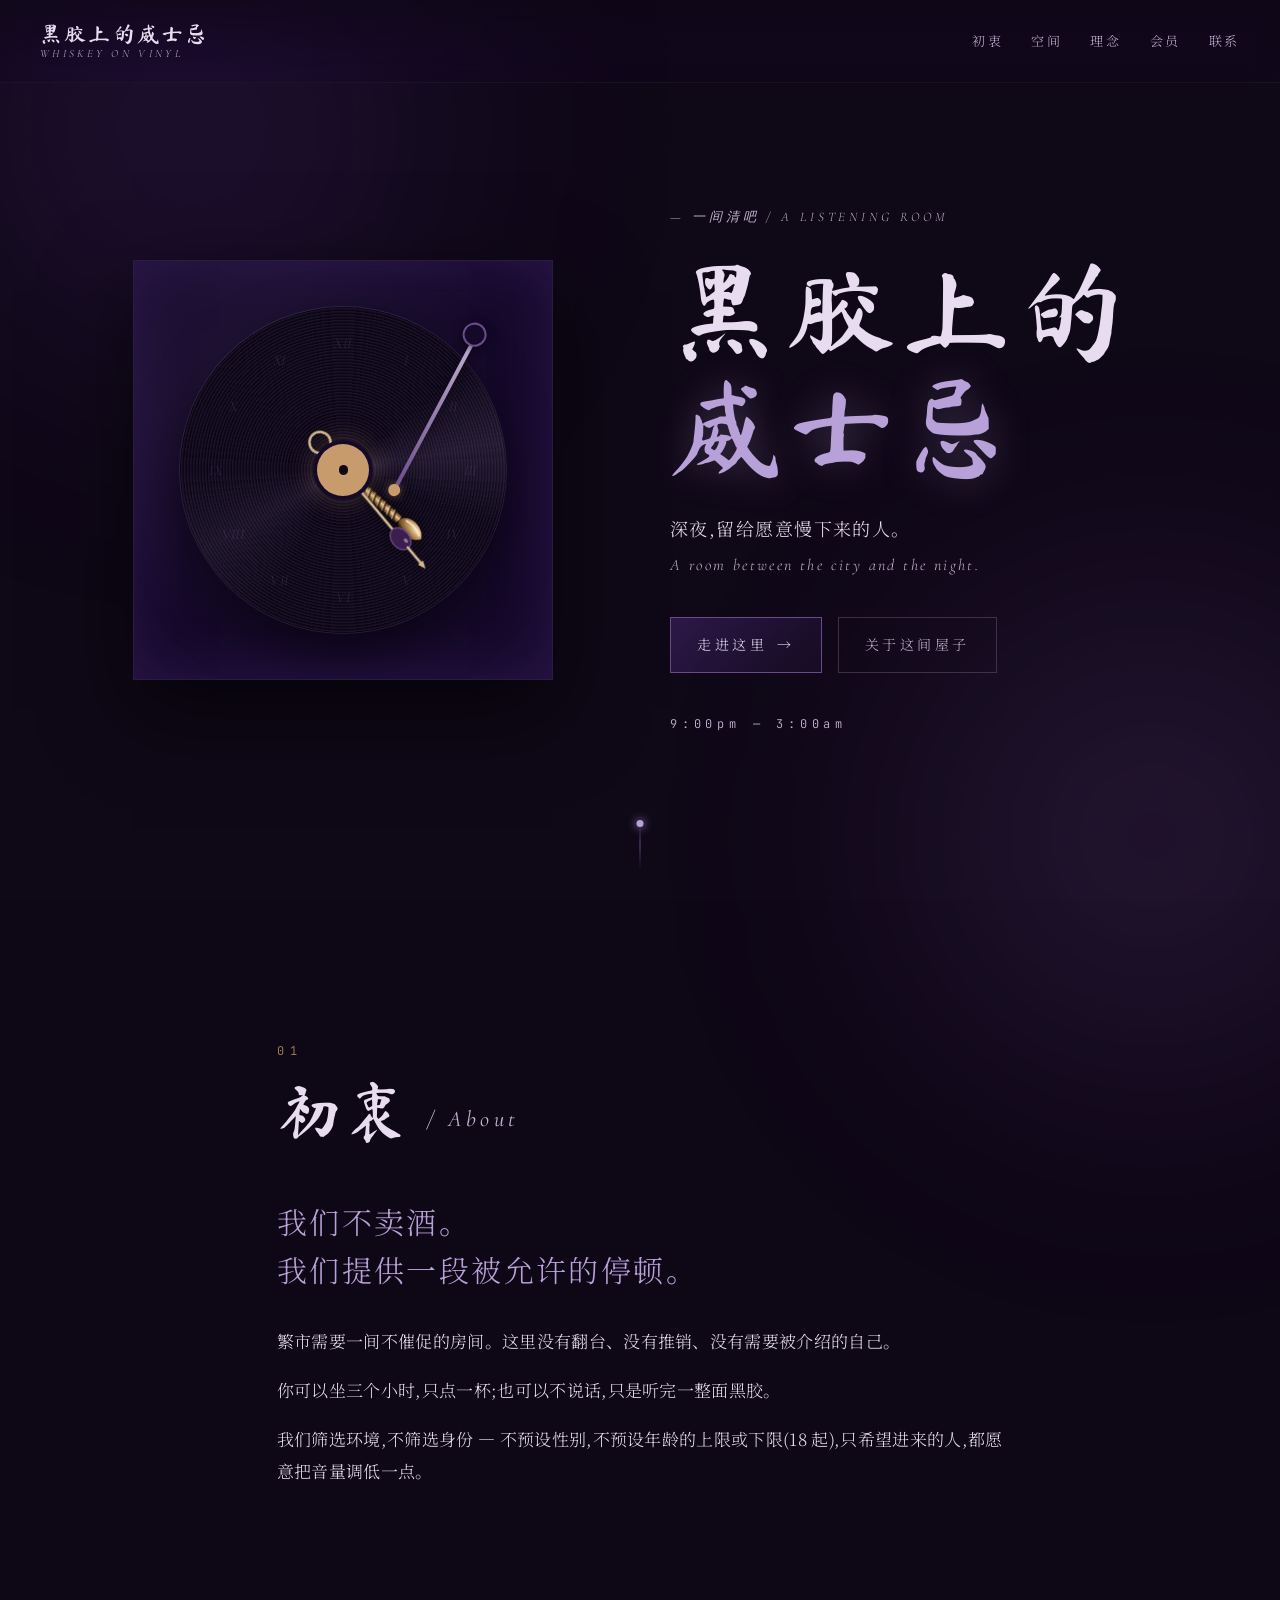
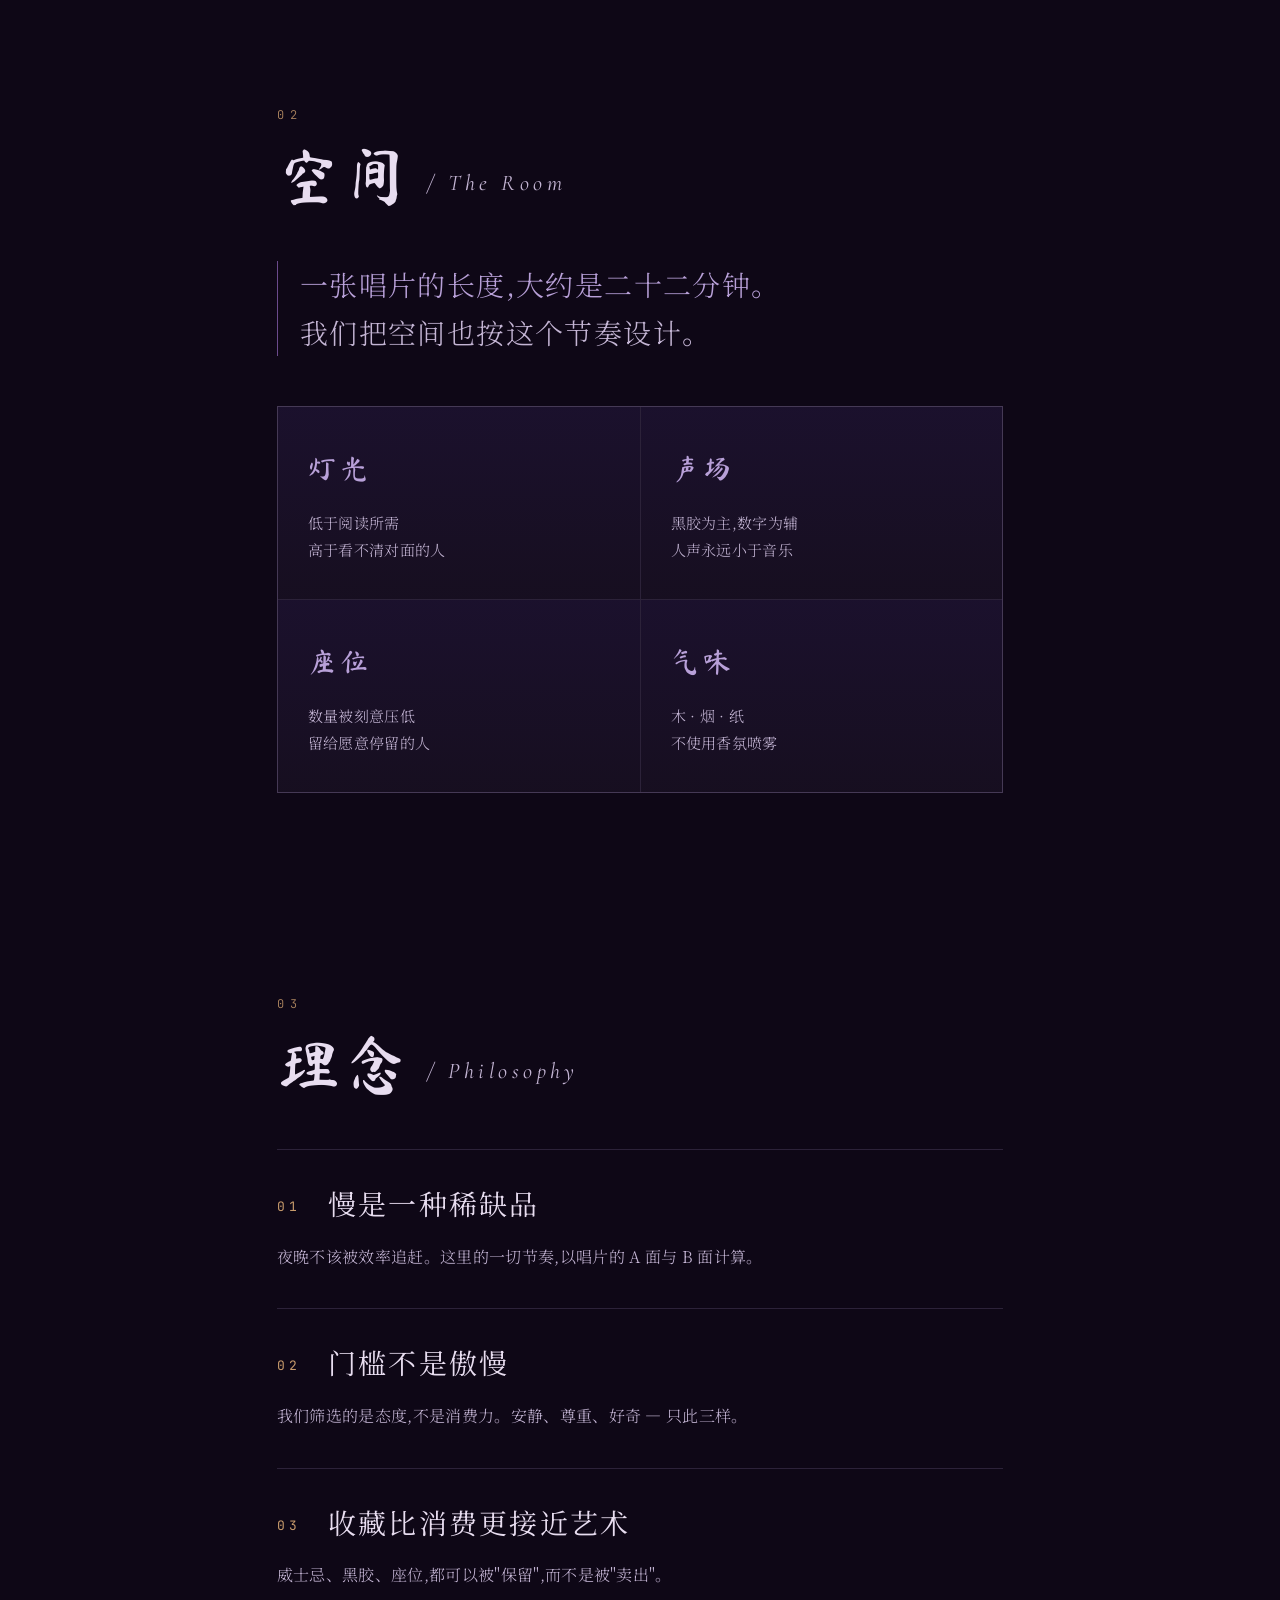
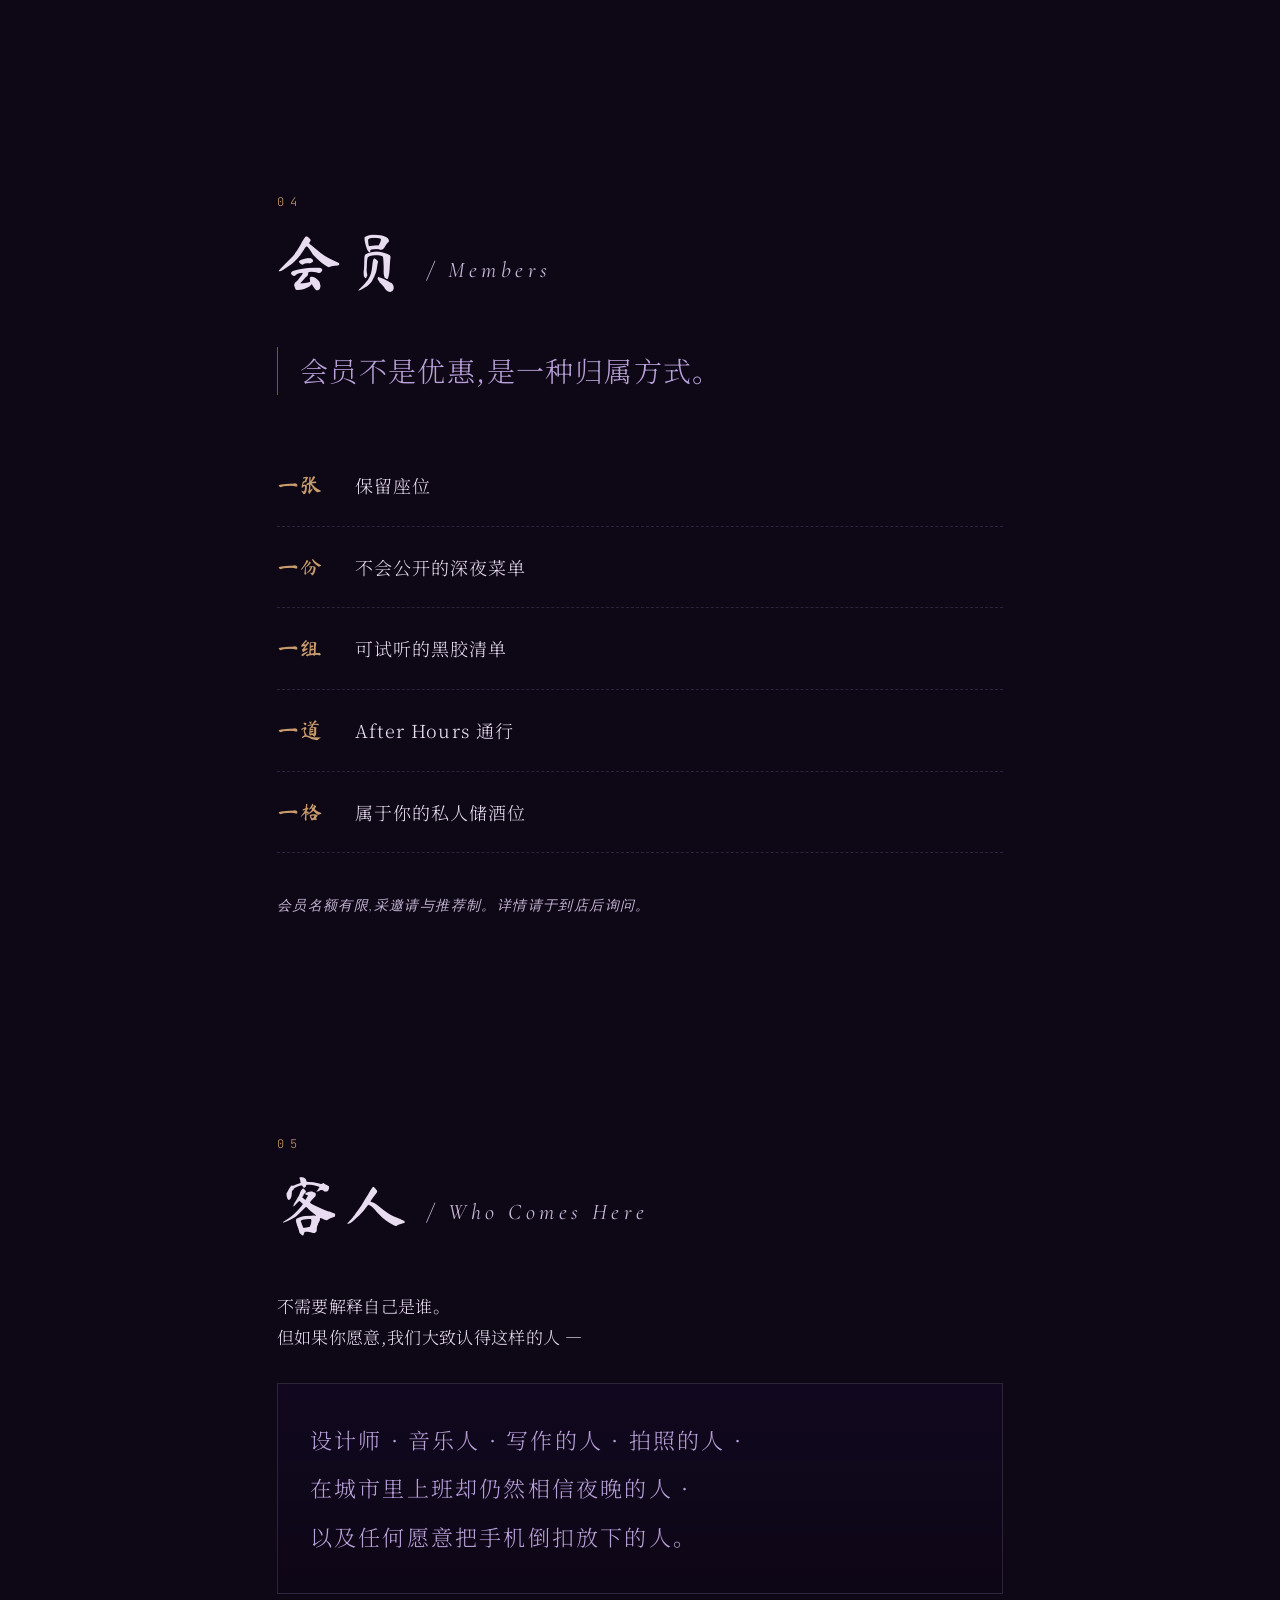
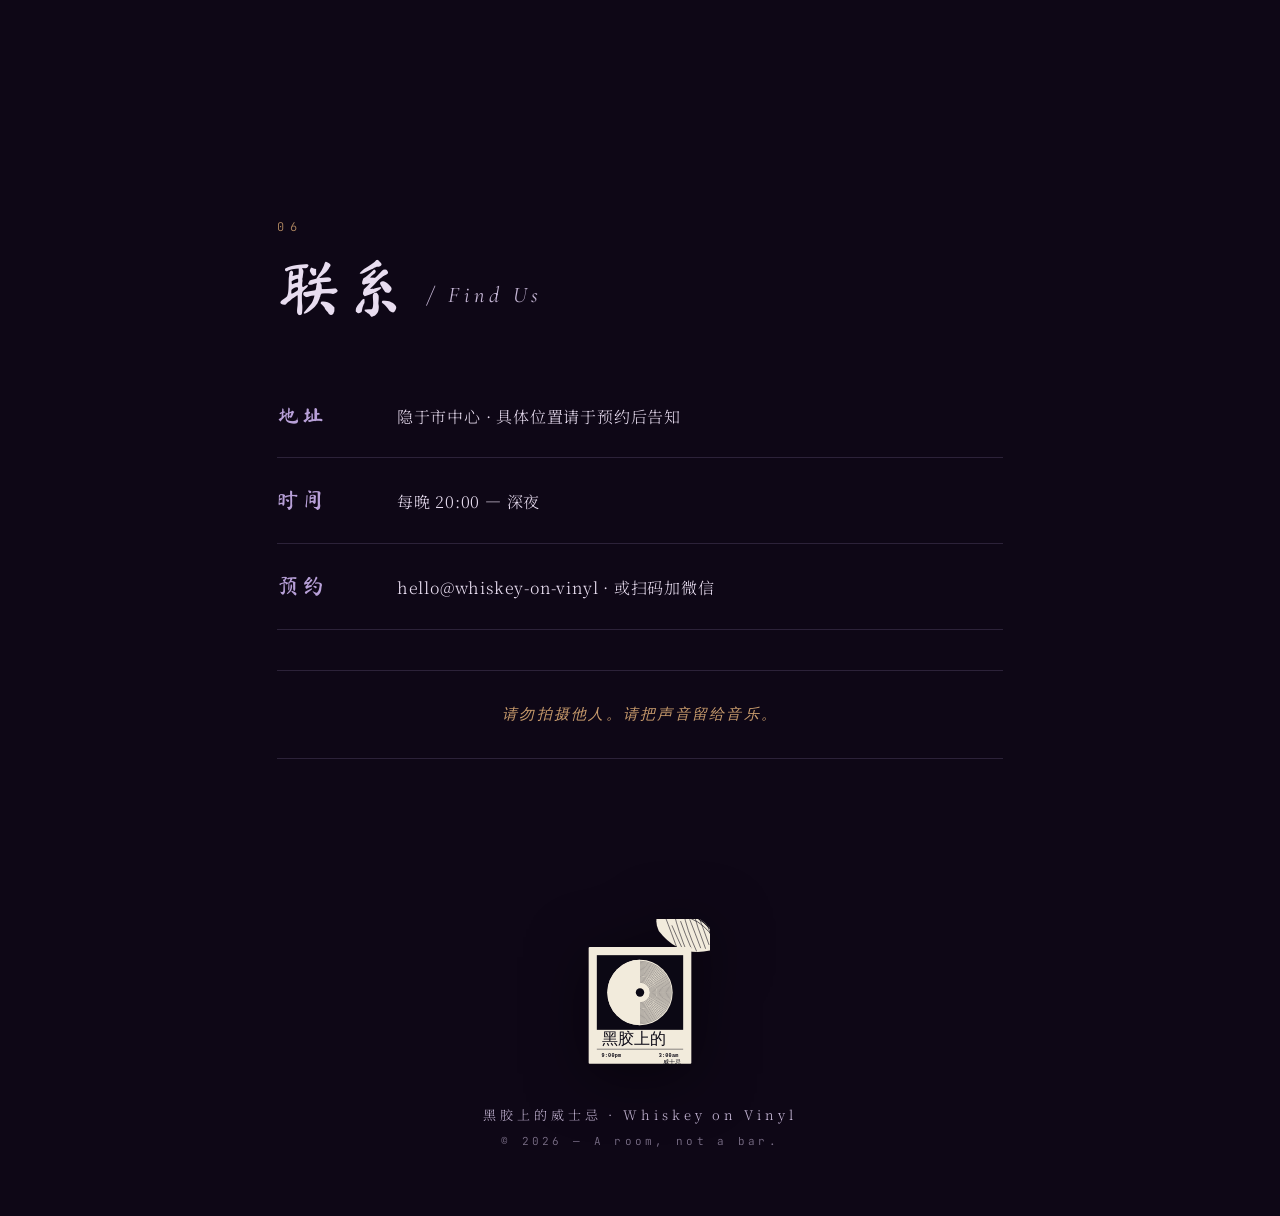
==== commit bf60d1dc: "refine: bar spoon — real 3D brass shading with cylindrical body, helical groove pairs, glossy teardr" ====
--- a/index.html
+++ b/index.html
@@ -13,7 +13,7 @@
   <link rel="preconnect" href="https://fonts.googleapis.com" />
   <link rel="preconnect" href="https://fonts.gstatic.com" crossorigin />
   <link href="https://fonts.googleapis.com/css2?family=Ma+Shan+Zheng&family=Noto+Serif+SC:wght@300;400;600&family=Cormorant+Garamond:ital,wght@0,300;0,400;1,300&family=JetBrains+Mono:wght@300;400&display=swap" rel="stylesheet" />
-  <link rel="stylesheet" href="styles.css?v=4" />
+  <link rel="stylesheet" href="styles.css?v=5" />
 </head>
 <body>
 
@@ -45,6 +45,31 @@
         <div class="vinyl">
           <div class="vinyl-disc"></div>
           <svg class="vinyl-clock" viewBox="-100 -100 200 200" aria-hidden="true" preserveAspectRatio="xMidYMid meet">
+            <defs>
+              <!-- shaft: horizontal cylindrical gradient (dark edge → bright stripe → dark edge) -->
+              <linearGradient id="shaftGrad" x1="0" y1="0" x2="1" y2="0">
+                <stop offset="0%"   stop-color="#5b3818"/>
+                <stop offset="22%"  stop-color="#a87a4a"/>
+                <stop offset="46%"  stop-color="#f3d7a4"/>
+                <stop offset="70%"  stop-color="#b7884e"/>
+                <stop offset="100%" stop-color="#4a2c10"/>
+              </linearGradient>
+              <!-- bowl: off-center radial gradient for 3D teardrop -->
+              <radialGradient id="bowlGrad" cx="0.32" cy="0.32" r="0.85">
+                <stop offset="0%"   stop-color="#fbe9bb"/>
+                <stop offset="22%"  stop-color="#e6c189"/>
+                <stop offset="55%"  stop-color="#b7884e"/>
+                <stop offset="100%" stop-color="#3d260f"/>
+              </radialGradient>
+              <!-- cap: same cylinder feel, narrower -->
+              <linearGradient id="capGrad" x1="0" y1="0" x2="1" y2="0">
+                <stop offset="0%"   stop-color="#5b3818"/>
+                <stop offset="35%"  stop-color="#e6c189"/>
+                <stop offset="70%"  stop-color="#b7884e"/>
+                <stop offset="100%" stop-color="#4a2c10"/>
+              </linearGradient>
+            </defs>
+
             <g class="clock-numerals">
               <text x="0"      y="-78"   text-anchor="middle" dominant-baseline="central">XII</text>
               <text x="39"     y="-67.5" text-anchor="middle" dominant-baseline="central">I</text>
@@ -60,27 +85,37 @@
               <text x="-39"    y="-67.5" text-anchor="middle" dominant-baseline="central">XI</text>
             </g>
 
-            <!-- hour hand: bar spoon (调酒长匙) — slim teardrop bowl + finely twisted shaft + tapered cap -->
+            <!-- hour hand: bar spoon (调酒长匙) — realistic 3D twisted brass -->
             <g class="clock-hand clock-hand--hour" id="handHour">
-              <!-- thin cylindrical shaft -->
-              <line class="spoon-shaft" x1="0" y1="-10" x2="0" y2="-46"/>
-              <!-- twist: evenly spaced diagonal facets along one helical direction -->
-              <g class="spoon-twist-group">
-                <line x1="-2.2" y1="-13" x2="2.2" y2="-15"/>
-                <line x1="-2.2" y1="-17" x2="2.2" y2="-19"/>
-                <line x1="-2.2" y1="-21" x2="2.2" y2="-23"/>
-                <line x1="-2.2" y1="-25" x2="2.2" y2="-27"/>
-                <line x1="-2.2" y1="-29" x2="2.2" y2="-31"/>
-                <line x1="-2.2" y1="-33" x2="2.2" y2="-35"/>
-                <line x1="-2.2" y1="-37" x2="2.2" y2="-39"/>
-                <line x1="-2.2" y1="-41" x2="2.2" y2="-43"/>
+              <!-- shaft: cylindrical body filled with horizontal brass gradient -->
+              <rect class="shaft-body" x="-2.6" y="-46" width="5.2" height="36" rx="0.6"/>
+              <!-- spiral grooves: each is a dark notch + thin bright highlight, forming helical facets -->
+              <g class="shaft-grooves">
+                <line class="groove-dark"  x1="-2.6" y1="-13" x2="2.6" y2="-15"/>
+                <line class="groove-light" x1="-2.6" y1="-12.1" x2="2.6" y2="-14.1"/>
+                <line class="groove-dark"  x1="-2.6" y1="-17" x2="2.6" y2="-19"/>
+                <line class="groove-light" x1="-2.6" y1="-16.1" x2="2.6" y2="-18.1"/>
+                <line class="groove-dark"  x1="-2.6" y1="-21" x2="2.6" y2="-23"/>
+                <line class="groove-light" x1="-2.6" y1="-20.1" x2="2.6" y2="-22.1"/>
+                <line class="groove-dark"  x1="-2.6" y1="-25" x2="2.6" y2="-27"/>
+                <line class="groove-light" x1="-2.6" y1="-24.1" x2="2.6" y2="-26.1"/>
+                <line class="groove-dark"  x1="-2.6" y1="-29" x2="2.6" y2="-31"/>
+                <line class="groove-light" x1="-2.6" y1="-28.1" x2="2.6" y2="-30.1"/>
+                <line class="groove-dark"  x1="-2.6" y1="-33" x2="2.6" y2="-35"/>
+                <line class="groove-light" x1="-2.6" y1="-32.1" x2="2.6" y2="-34.1"/>
+                <line class="groove-dark"  x1="-2.6" y1="-37" x2="2.6" y2="-39"/>
+                <line class="groove-light" x1="-2.6" y1="-36.1" x2="2.6" y2="-38.1"/>
+                <line class="groove-dark"  x1="-2.6" y1="-41" x2="2.6" y2="-43"/>
+                <line class="groove-light" x1="-2.6" y1="-40.1" x2="2.6" y2="-42.1"/>
               </g>
-              <!-- elongated teardrop bowl at the tip (pointed outward, rounded at shaft join) -->
-              <path class="spoon-cup" d="M 0 -64 C -7 -60, -7 -48, 0 -46 C 7 -48, 7 -60, 0 -64 Z"/>
-              <!-- glossy highlight on the bowl -->
-              <path class="spoon-cup-shine" d="M -2.6 -50 Q -3 -56 -0.5 -60"/>
-              <!-- tapered teardrop cap at the back -->
-              <path class="spoon-cap" d="M 0 7 C -2.6 8, -2.6 13, 0 14.5 C 2.6 13, 2.6 8, 0 7 Z"/>
+              <!-- elongated teardrop bowl (3D shaded) -->
+              <path class="bowl-body" d="M 0 -64 C -7 -60, -7 -48, 0 -46 C 7 -48, 7 -60, 0 -64 Z"/>
+              <!-- bowl highlight + rim shadow for volume -->
+              <path class="bowl-highlight" d="M -2.5 -50 Q -3.7 -56 -0.8 -61.5"/>
+              <path class="bowl-rim"       d="M 4.3 -58 Q 4.6 -52 2.3 -47.8"/>
+              <!-- balance cap: tapered cylinder, same brass treatment -->
+              <path class="cap-body" d="M 0 7 C -2.8 8, -2.8 13.5, 0 15 C 2.8 13.5, 2.8 8, 0 7 Z"/>
+              <line class="cap-highlight" x1="-1.1" y1="8.5" x2="-1.1" y2="13.5"/>
             </g>
 
             <!-- minute hand: cocktail pick (水果长签) — wooden skewer piercing an olive -->
--- a/styles.css
+++ b/styles.css
@@ -171,26 +171,37 @@
   filter: drop-shadow(0 1px 4px rgba(0,0,0,0.6));
 }
 
-/* --- hour hand: bar spoon (调酒长匙) --- */
-.spoon-shaft {
-  stroke: var(--copper);
-  stroke-width: 1.5;
-  fill: none;
-}
-.spoon-twist-group line {
-  stroke: var(--copper);
+/* --- hour hand: bar spoon (调酒长匙) — realistic brass --- */
+.shaft-body { fill: url(#shaftGrad); }
+.shaft-grooves .groove-dark {
+  stroke: rgba(40, 22, 8, 0.75);
   stroke-width: 1.4;
   stroke-linecap: round;
-  opacity: 0.9;
-}
-.spoon-cup { fill: var(--copper); stroke: none; }
-.spoon-cup-shine {
+}
+.shaft-grooves .groove-light {
+  stroke: rgba(255, 240, 205, 0.55);
+  stroke-width: 0.7;
+  stroke-linecap: round;
+}
+.bowl-body { fill: url(#bowlGrad); }
+.bowl-highlight {
   fill: none;
-  stroke: rgba(255, 235, 200, 0.55);
-  stroke-width: 1.1;
+  stroke: rgba(255, 245, 215, 0.78);
+  stroke-width: 1.4;
   stroke-linecap: round;
 }
-.spoon-cap { fill: var(--copper); stroke: none; }
+.bowl-rim {
+  fill: none;
+  stroke: rgba(35, 18, 6, 0.45);
+  stroke-width: 1.3;
+  stroke-linecap: round;
+}
+.cap-body { fill: url(#capGrad); }
+.cap-highlight {
+  stroke: rgba(255, 240, 205, 0.55);
+  stroke-width: 0.6;
+  stroke-linecap: round;
+}
 
 /* --- minute hand: cocktail pick (水果长签) — wooden skewer + olive --- */
 .pick-loop {
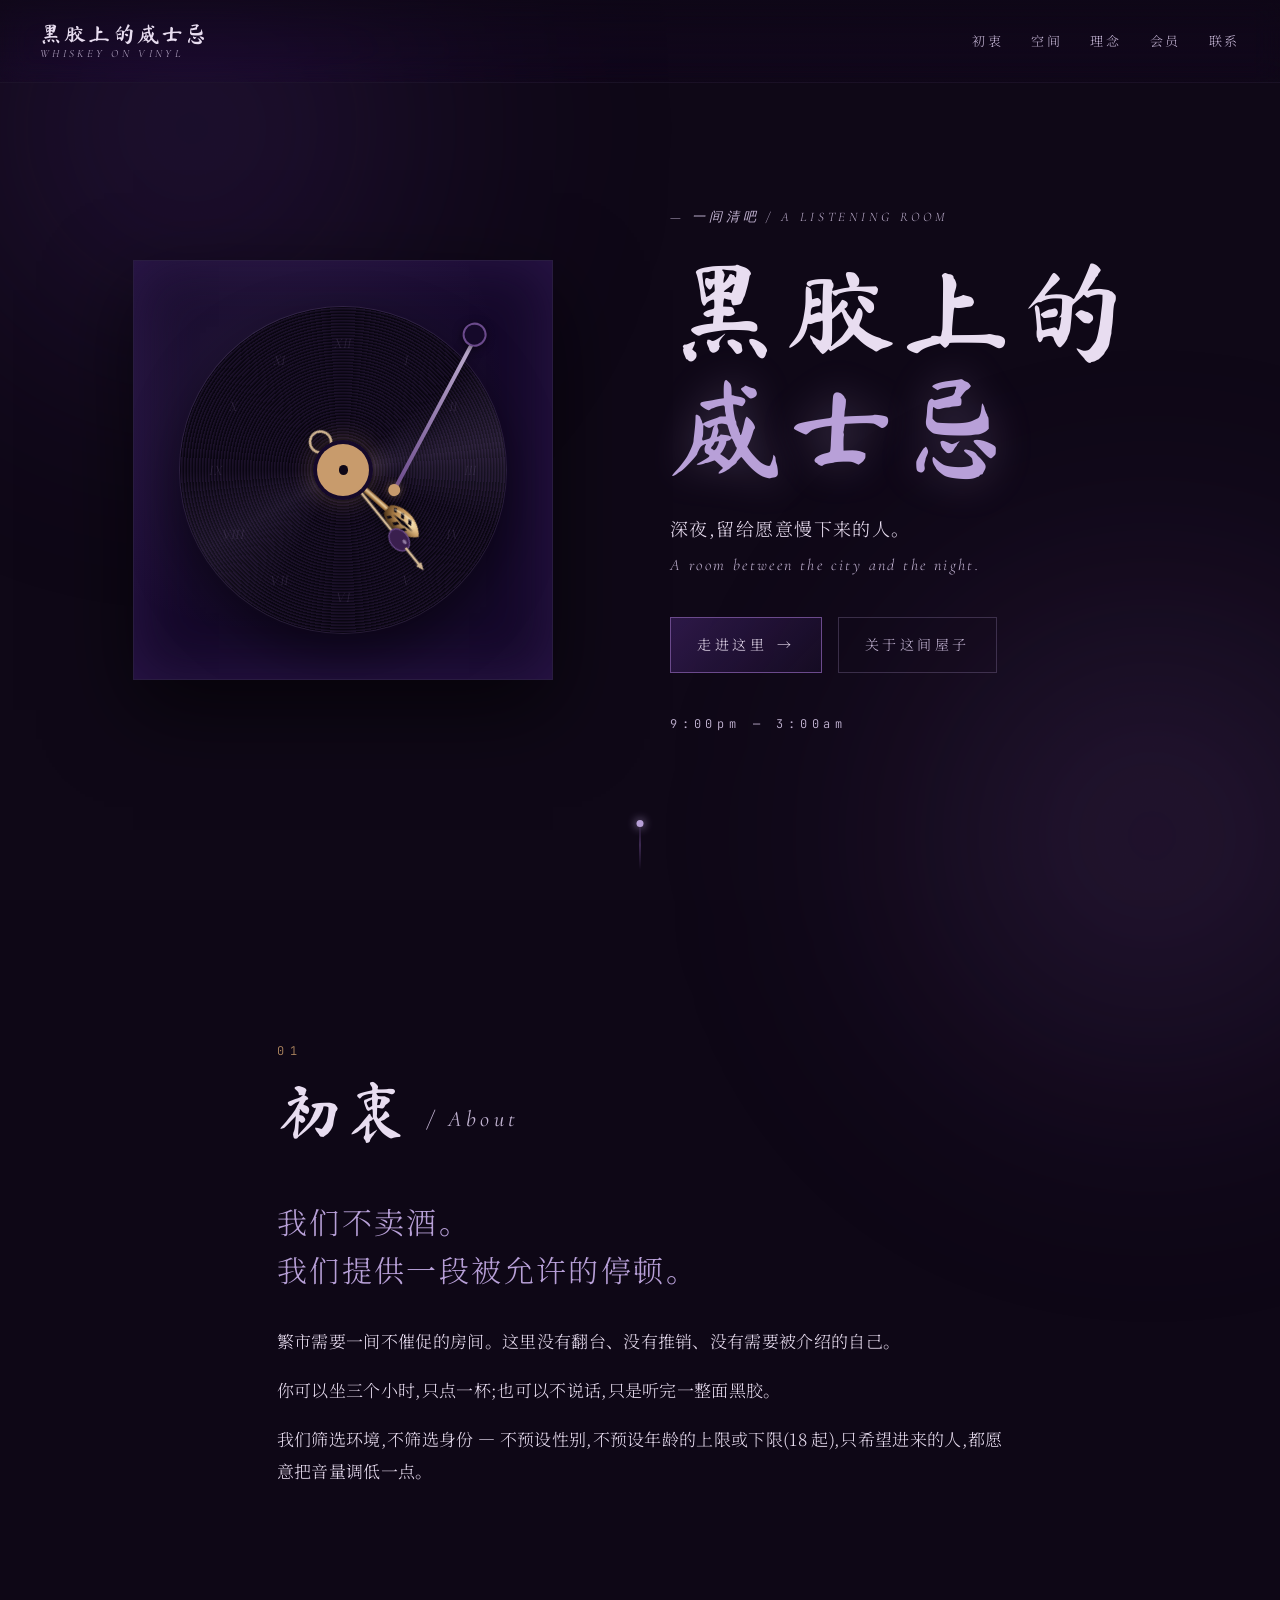
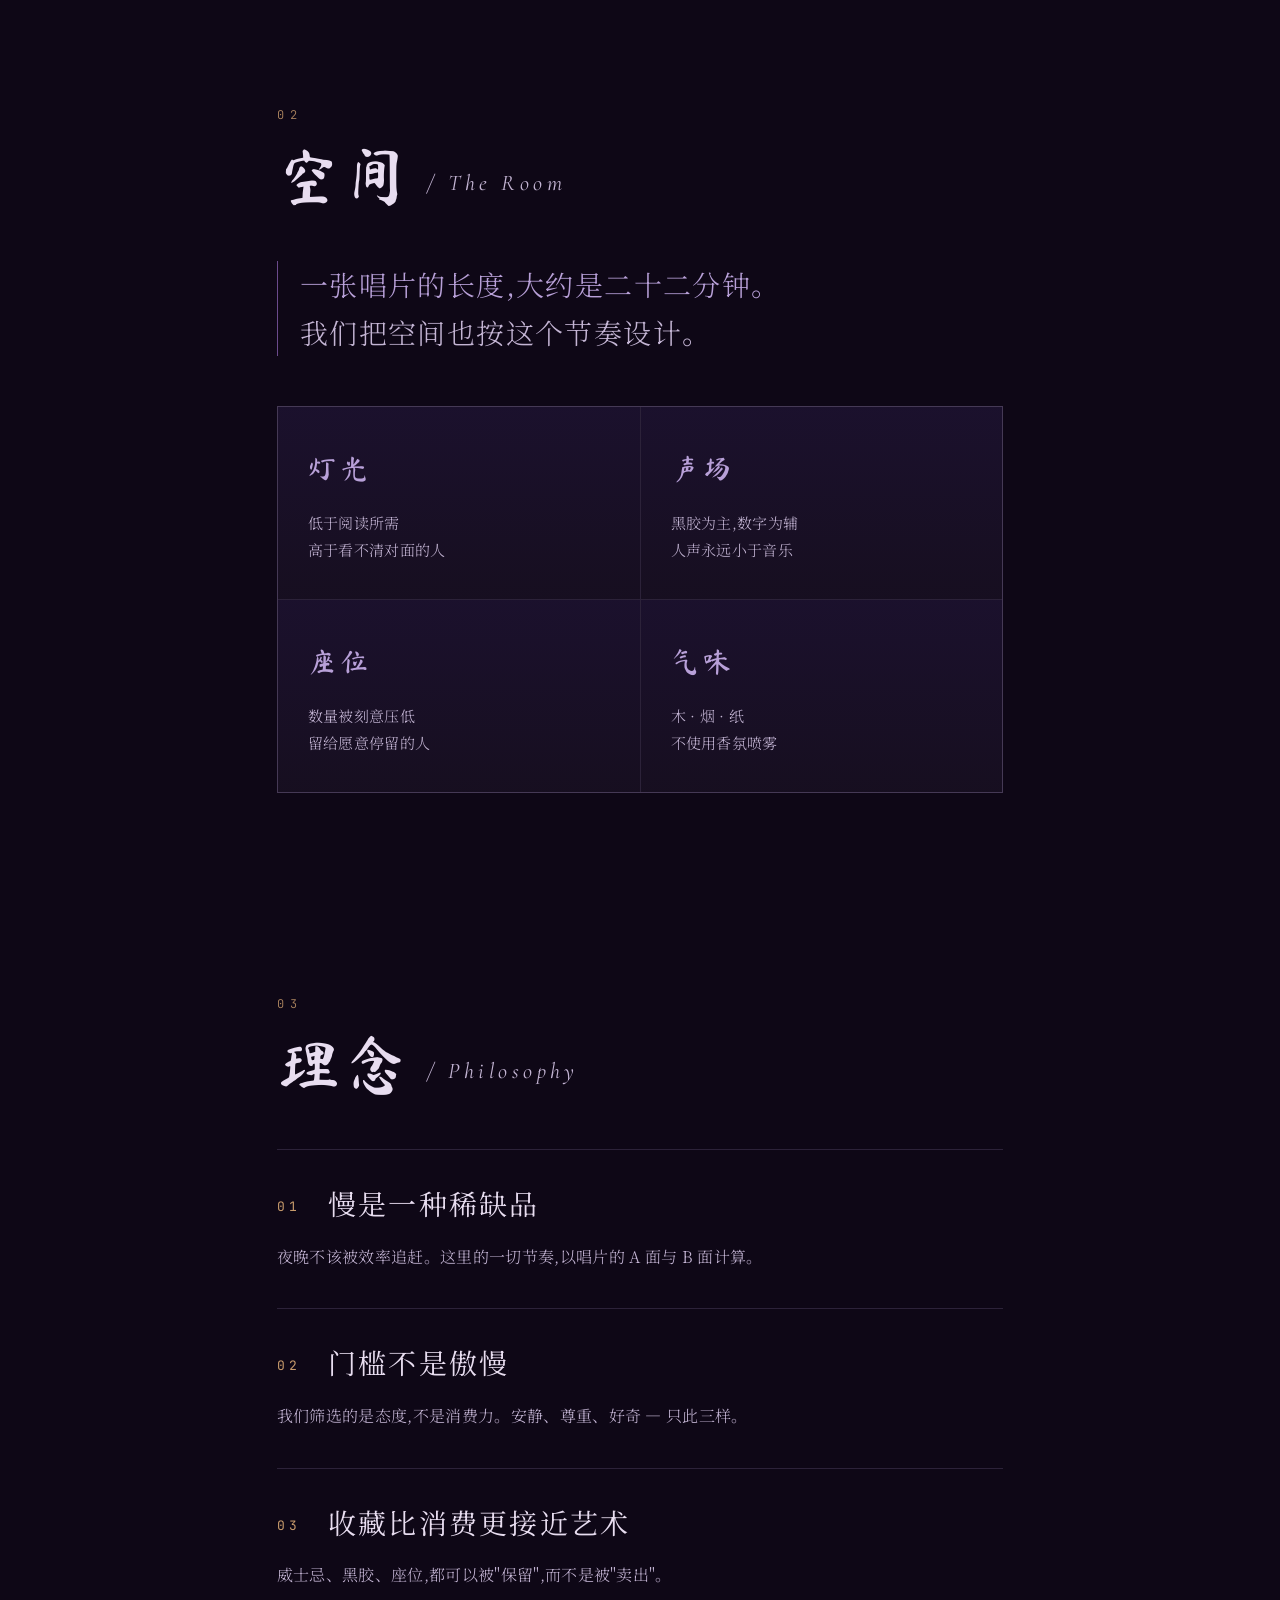
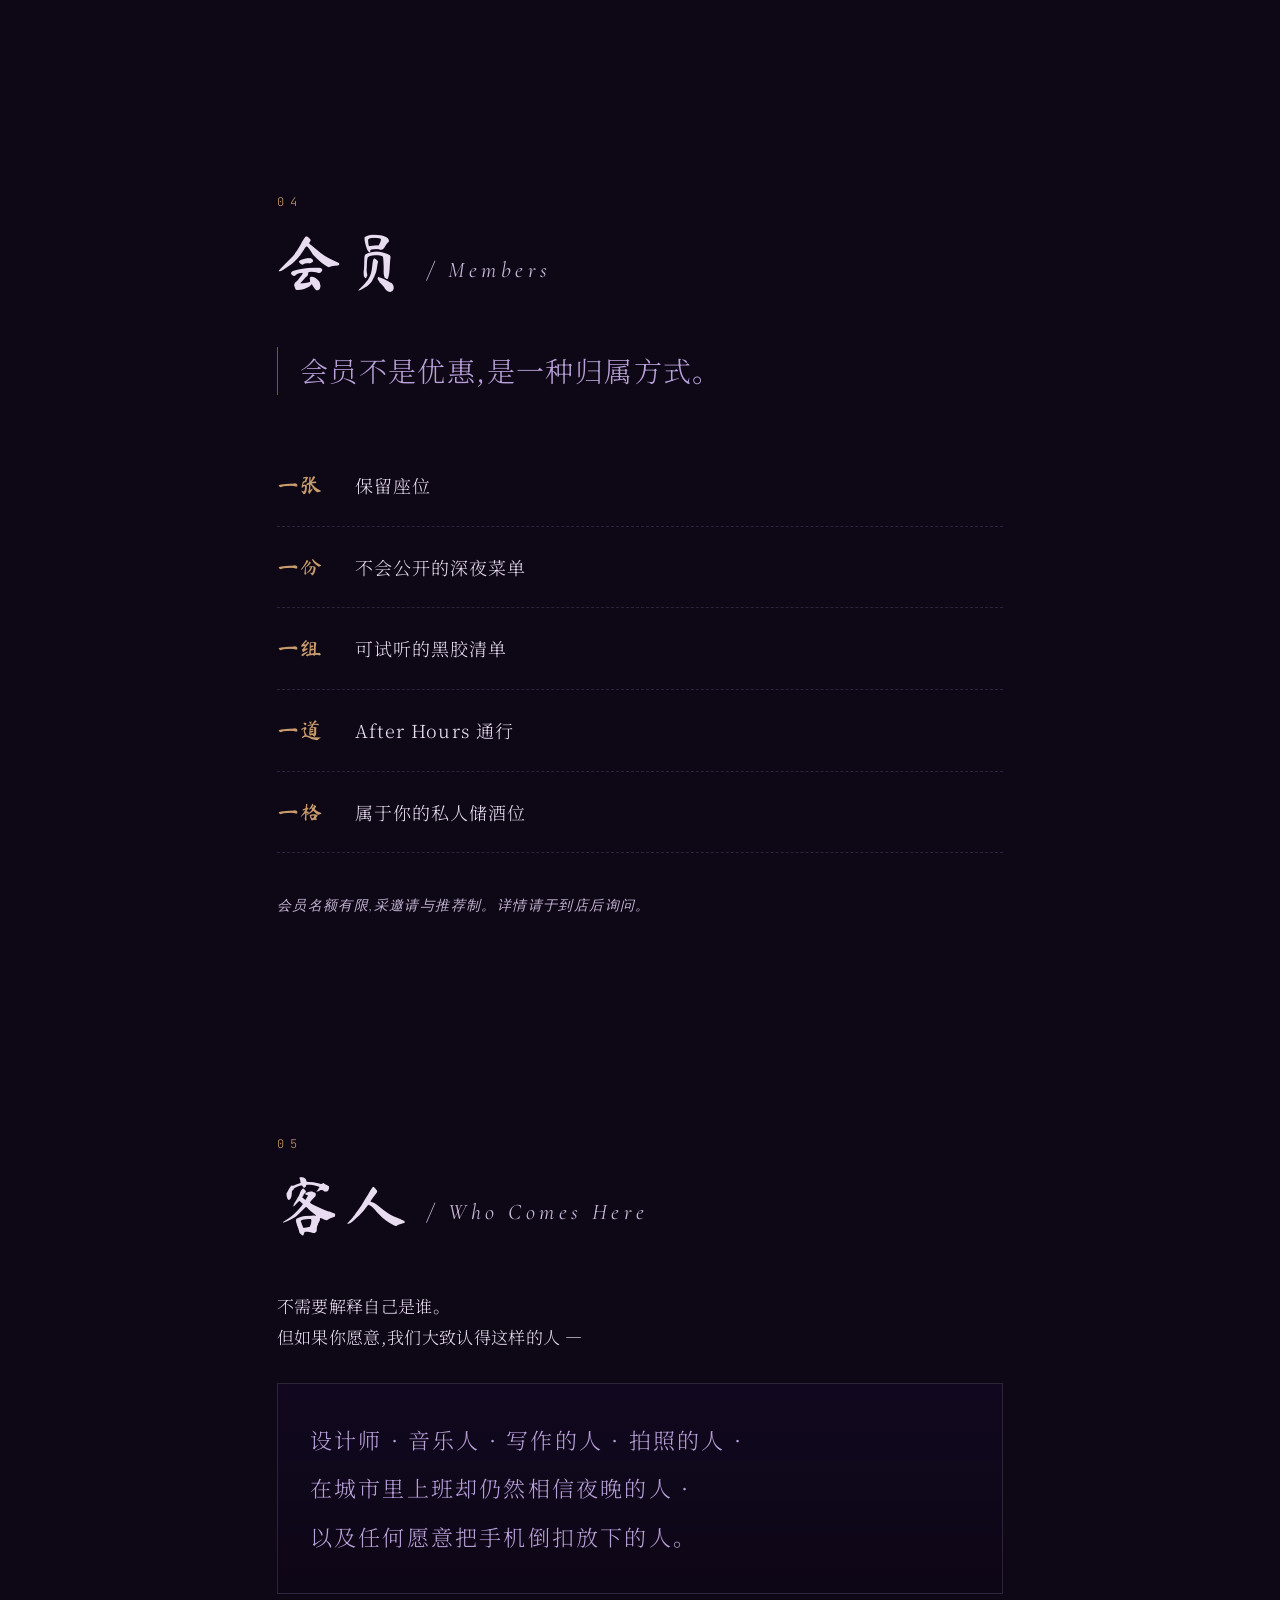
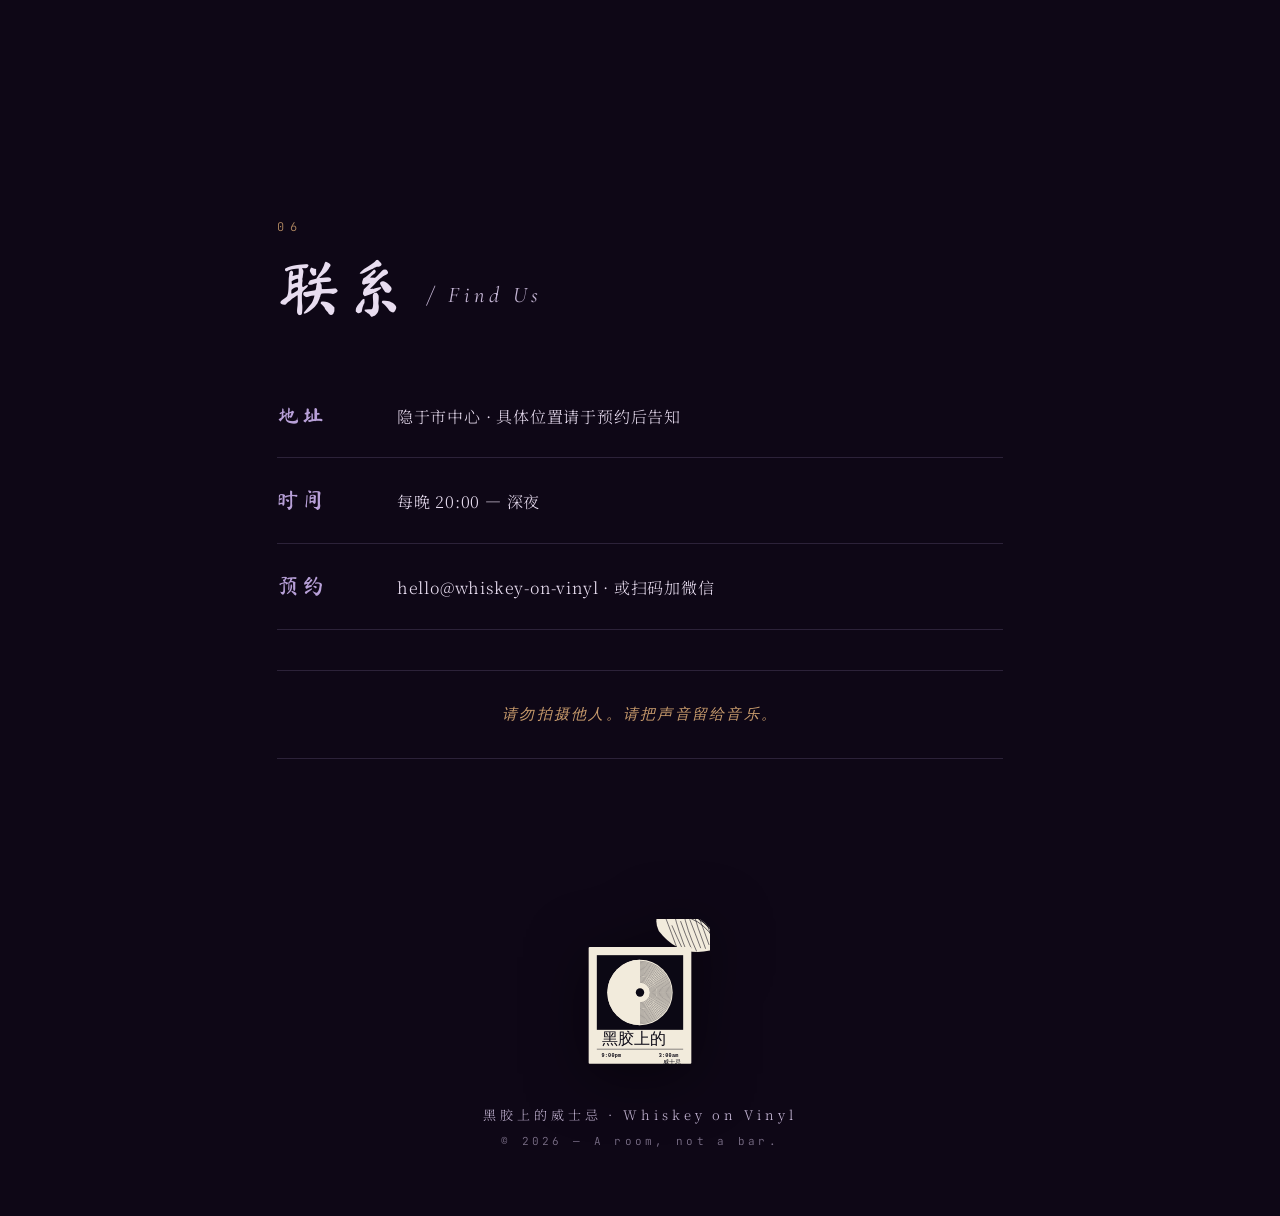
==== commit 932068e8: "swap: bar spoon -> absinthe spoon (slotted leaf head + short handle + knob)" ====
--- a/index.html
+++ b/index.html
@@ -13,7 +13,7 @@
   <link rel="preconnect" href="https://fonts.googleapis.com" />
   <link rel="preconnect" href="https://fonts.gstatic.com" crossorigin />
   <link href="https://fonts.googleapis.com/css2?family=Ma+Shan+Zheng&family=Noto+Serif+SC:wght@300;400;600&family=Cormorant+Garamond:ital,wght@0,300;0,400;1,300&family=JetBrains+Mono:wght@300;400&display=swap" rel="stylesheet" />
-  <link rel="stylesheet" href="styles.css?v=5" />
+  <link rel="stylesheet" href="styles.css?v=6" />
 </head>
 <body>
 
@@ -85,37 +85,38 @@
               <text x="-39"    y="-67.5" text-anchor="middle" dominant-baseline="central">XI</text>
             </g>
 
-            <!-- hour hand: bar spoon (调酒长匙) — realistic 3D twisted brass -->
+            <!-- hour hand: absinthe spoon (苦艾酒匙) — flat slotted leaf head + short handle + small knob -->
             <g class="clock-hand clock-hand--hour" id="handHour">
-              <!-- shaft: cylindrical body filled with horizontal brass gradient -->
-              <rect class="shaft-body" x="-2.6" y="-46" width="5.2" height="36" rx="0.6"/>
-              <!-- spiral grooves: each is a dark notch + thin bright highlight, forming helical facets -->
-              <g class="shaft-grooves">
-                <line class="groove-dark"  x1="-2.6" y1="-13" x2="2.6" y2="-15"/>
-                <line class="groove-light" x1="-2.6" y1="-12.1" x2="2.6" y2="-14.1"/>
-                <line class="groove-dark"  x1="-2.6" y1="-17" x2="2.6" y2="-19"/>
-                <line class="groove-light" x1="-2.6" y1="-16.1" x2="2.6" y2="-18.1"/>
-                <line class="groove-dark"  x1="-2.6" y1="-21" x2="2.6" y2="-23"/>
-                <line class="groove-light" x1="-2.6" y1="-20.1" x2="2.6" y2="-22.1"/>
-                <line class="groove-dark"  x1="-2.6" y1="-25" x2="2.6" y2="-27"/>
-                <line class="groove-light" x1="-2.6" y1="-24.1" x2="2.6" y2="-26.1"/>
-                <line class="groove-dark"  x1="-2.6" y1="-29" x2="2.6" y2="-31"/>
-                <line class="groove-light" x1="-2.6" y1="-28.1" x2="2.6" y2="-30.1"/>
-                <line class="groove-dark"  x1="-2.6" y1="-33" x2="2.6" y2="-35"/>
-                <line class="groove-light" x1="-2.6" y1="-32.1" x2="2.6" y2="-34.1"/>
-                <line class="groove-dark"  x1="-2.6" y1="-37" x2="2.6" y2="-39"/>
-                <line class="groove-light" x1="-2.6" y1="-36.1" x2="2.6" y2="-38.1"/>
-                <line class="groove-dark"  x1="-2.6" y1="-41" x2="2.6" y2="-43"/>
-                <line class="groove-light" x1="-2.6" y1="-40.1" x2="2.6" y2="-42.1"/>
-              </g>
-              <!-- elongated teardrop bowl (3D shaded) -->
-              <path class="bowl-body" d="M 0 -64 C -7 -60, -7 -48, 0 -46 C 7 -48, 7 -60, 0 -64 Z"/>
-              <!-- bowl highlight + rim shadow for volume -->
-              <path class="bowl-highlight" d="M -2.5 -50 Q -3.7 -56 -0.8 -61.5"/>
-              <path class="bowl-rim"       d="M 4.3 -58 Q 4.6 -52 2.3 -47.8"/>
-              <!-- balance cap: tapered cylinder, same brass treatment -->
-              <path class="cap-body" d="M 0 7 C -2.8 8, -2.8 13.5, 0 15 C 2.8 13.5, 2.8 8, 0 7 Z"/>
-              <line class="cap-highlight" x1="-1.1" y1="8.5" x2="-1.1" y2="13.5"/>
+              <!-- leaf-shaped slotted head, holes via fill-rule evenodd -->
+              <path class="absinthe-head" fill-rule="evenodd" d="
+                M 0 -62
+                C -5 -58 -7 -52 -7 -47
+                C -7 -42 -5 -38 -3 -36
+                L 3 -36
+                C 5 -38 7 -42 7 -47
+                C 7 -52 5 -58 0 -62 Z
+                M 0 -57 L 1.1 -49 L 0 -41 L -1.1 -49 Z
+                M -2 -54 L -4.8 -52 L -4.2 -50 L -1.6 -52 Z
+                M  2 -54 L  4.8 -52 L  4.2 -50 L  1.6 -52 Z
+                M -2 -48 L -4.8 -46 L -4.2 -44 L -1.6 -46 Z
+                M  2 -48 L  4.8 -46 L  4.2 -44 L  1.6 -46 Z
+                M -2 -42 L -4.2 -40.5 L -3.6 -38.8 L -1.6 -40.3 Z
+                M  2 -42 L  4.2 -40.5 L  3.6 -38.8 L  1.6 -40.3 Z
+              "/>
+              <!-- highlight gleam on leaf -->
+              <path class="absinthe-head-shine" d="M -4.2 -54 Q -5 -47 -3 -40"/>
+              <!-- short flat handle, slightly tapered near the head -->
+              <path class="absinthe-handle" d="
+                M -1.9 -36
+                L -1.4 8
+                Q -1.4 11.5 -2.4 12
+                L  2.4 12
+                Q  1.4 11.5  1.4 8
+                L  1.9 -36 Z
+              "/>
+              <line class="absinthe-handle-shine" x1="-0.6" y1="-34" x2="-0.6" y2="9"/>
+              <!-- small end knob -->
+              <circle class="absinthe-knob" cx="0" cy="14" r="2.8"/>
             </g>
 
             <!-- minute hand: cocktail pick (水果长签) — wooden skewer piercing an olive -->
--- a/styles.css
+++ b/styles.css
@@ -171,36 +171,26 @@
   filter: drop-shadow(0 1px 4px rgba(0,0,0,0.6));
 }
 
-/* --- hour hand: bar spoon (调酒长匙) — realistic brass --- */
-.shaft-body { fill: url(#shaftGrad); }
-.shaft-grooves .groove-dark {
-  stroke: rgba(40, 22, 8, 0.75);
-  stroke-width: 1.4;
+/* --- hour hand: absinthe spoon (苦艾酒匙) — flat slotted leaf --- */
+.absinthe-head {
+  fill: url(#bowlGrad);
+}
+.absinthe-head-shine {
+  fill: none;
+  stroke: rgba(255, 245, 215, 0.55);
+  stroke-width: 0.9;
   stroke-linecap: round;
 }
-.shaft-grooves .groove-light {
-  stroke: rgba(255, 240, 205, 0.55);
-  stroke-width: 0.7;
+.absinthe-handle {
+  fill: url(#shaftGrad);
+}
+.absinthe-handle-shine {
+  stroke: rgba(255, 240, 205, 0.45);
+  stroke-width: 0.5;
   stroke-linecap: round;
 }
-.bowl-body { fill: url(#bowlGrad); }
-.bowl-highlight {
-  fill: none;
-  stroke: rgba(255, 245, 215, 0.78);
-  stroke-width: 1.4;
-  stroke-linecap: round;
-}
-.bowl-rim {
-  fill: none;
-  stroke: rgba(35, 18, 6, 0.45);
-  stroke-width: 1.3;
-  stroke-linecap: round;
-}
-.cap-body { fill: url(#capGrad); }
-.cap-highlight {
-  stroke: rgba(255, 240, 205, 0.55);
-  stroke-width: 0.6;
-  stroke-linecap: round;
+.absinthe-knob {
+  fill: url(#capGrad);
 }
 
 /* --- minute hand: cocktail pick (水果长签) — wooden skewer + olive --- */
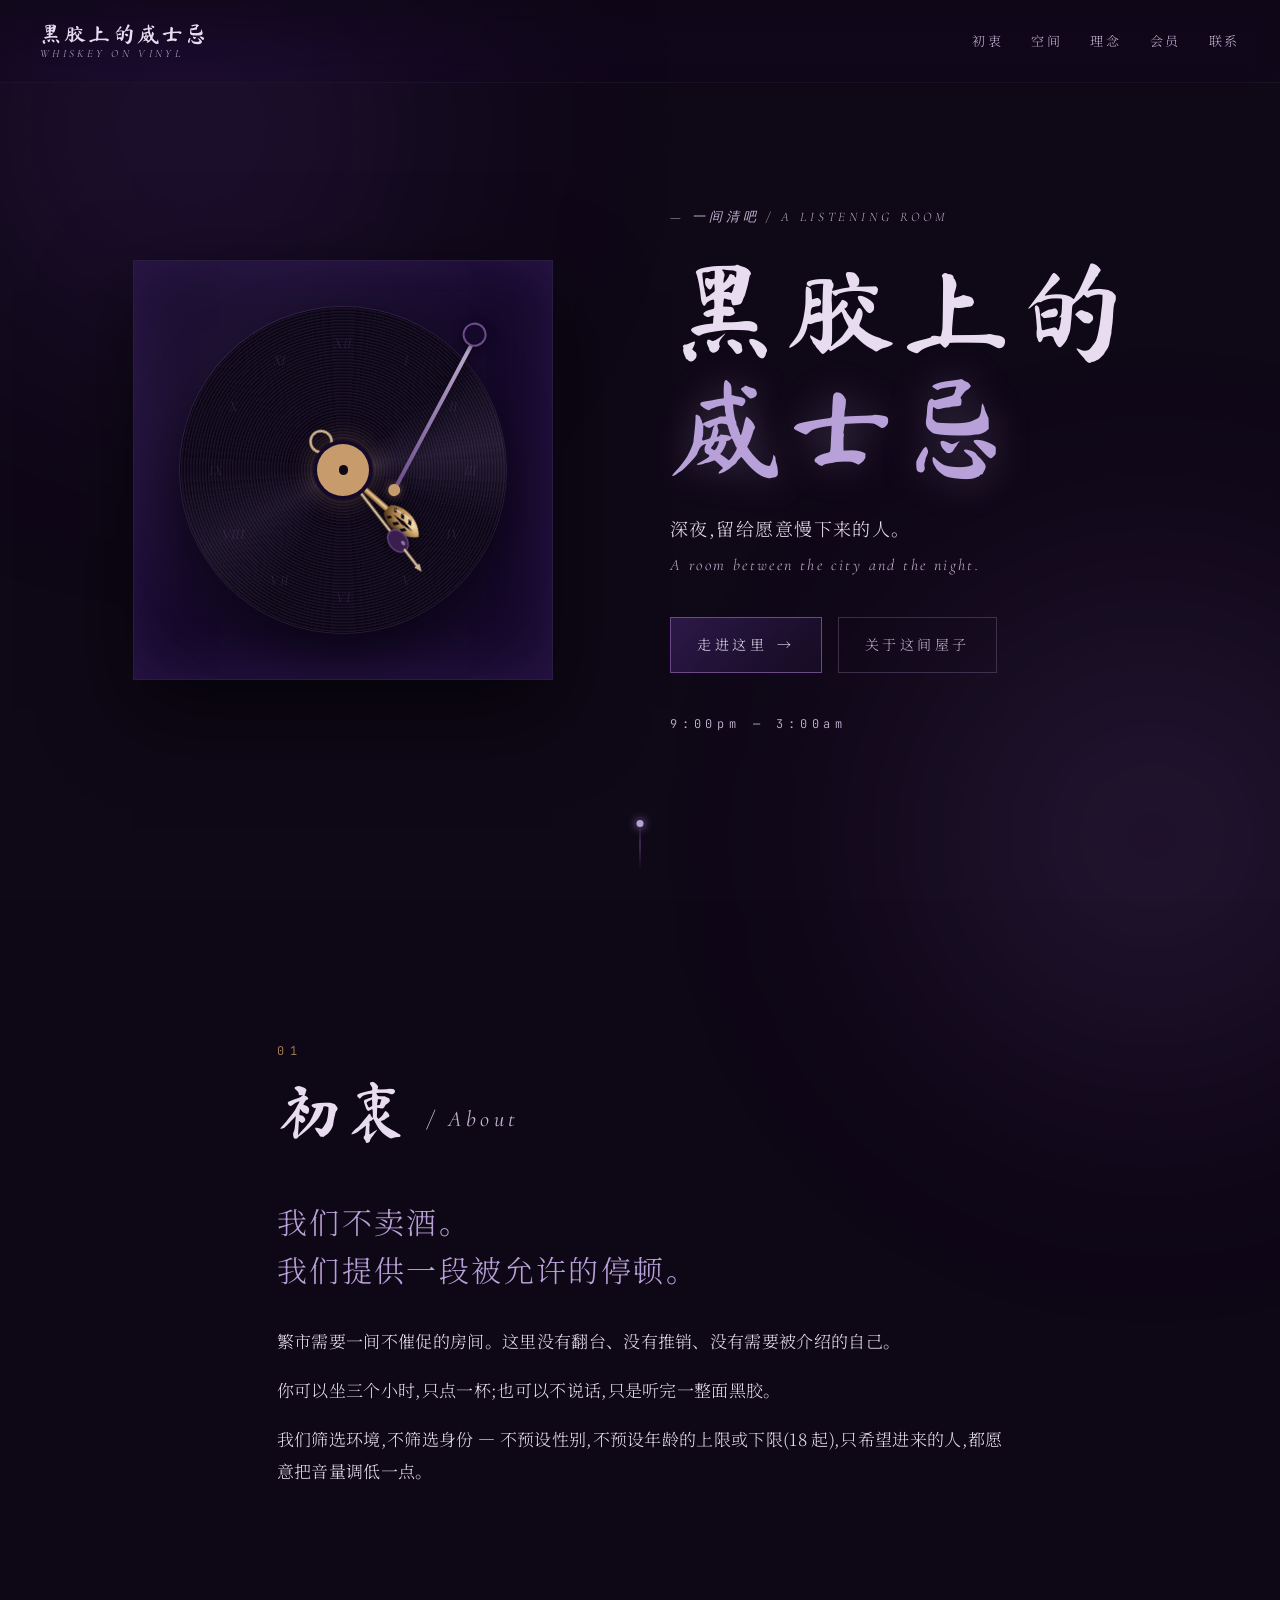
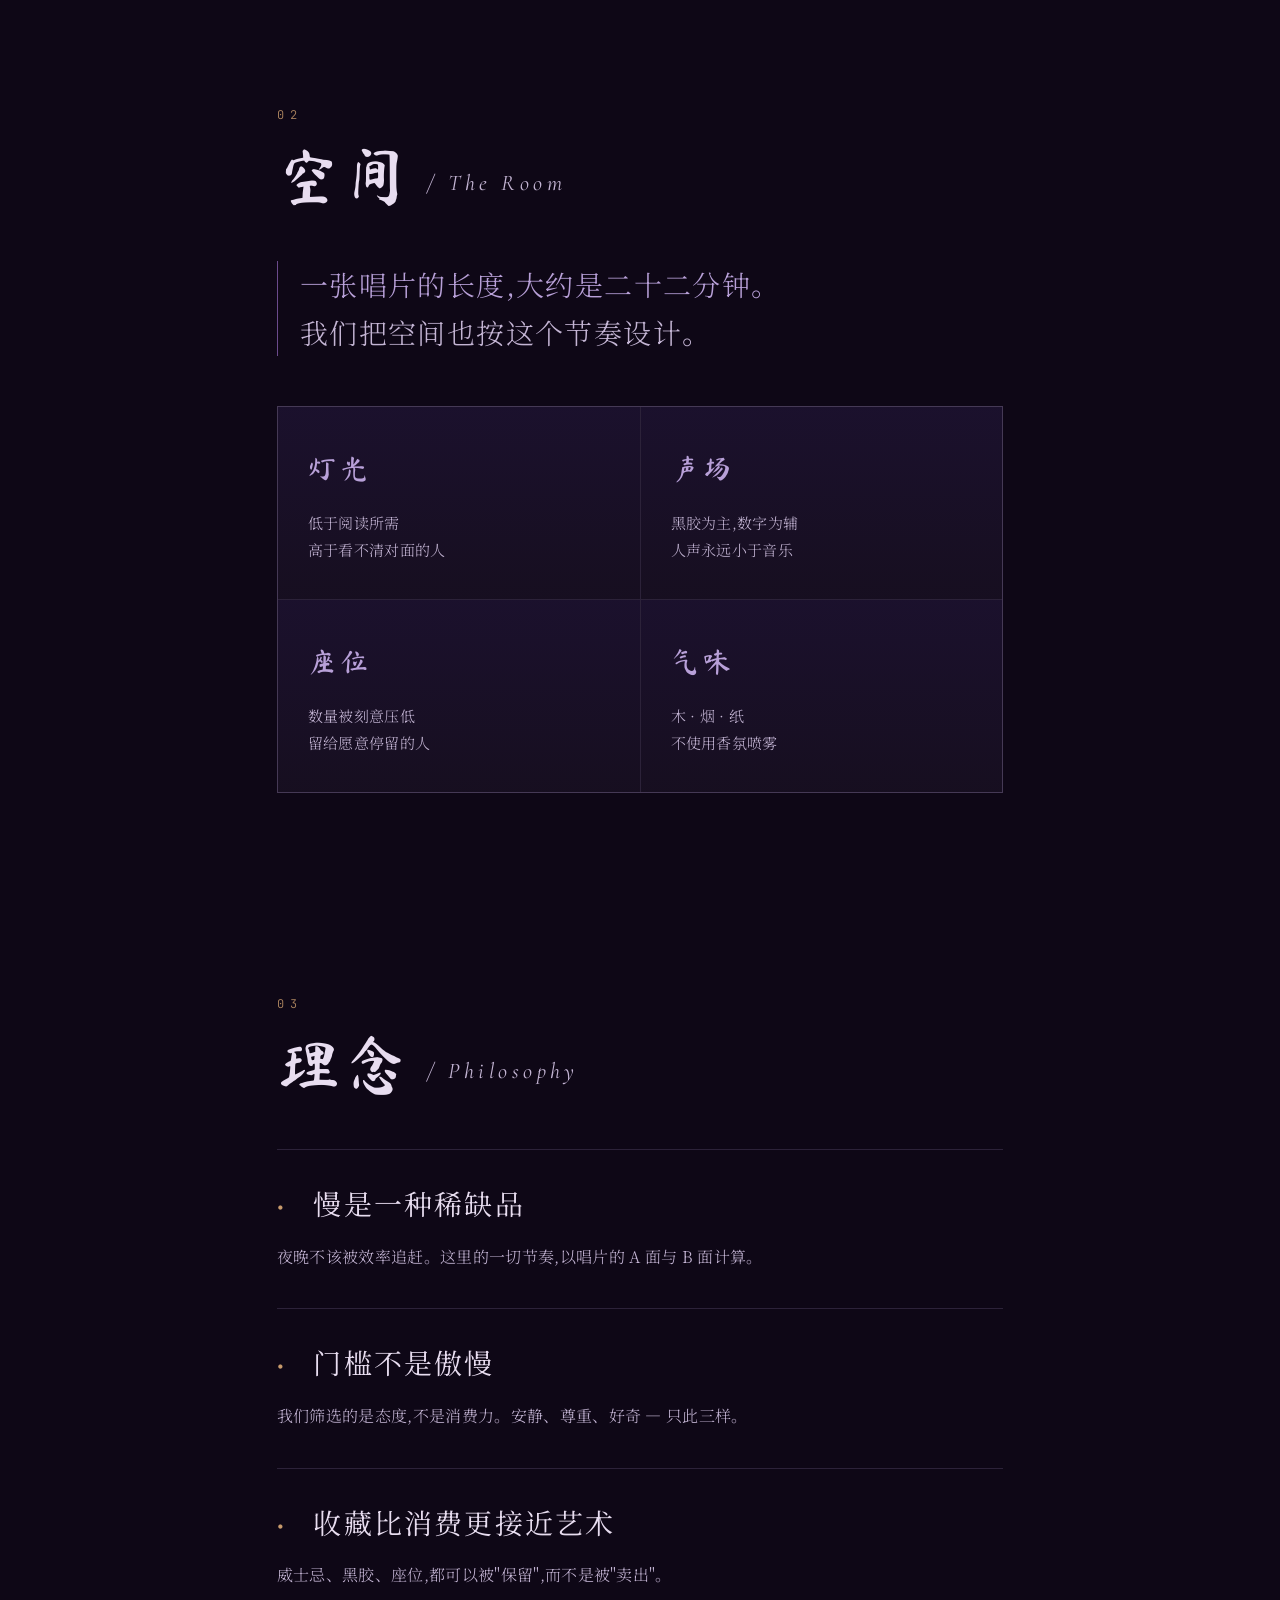
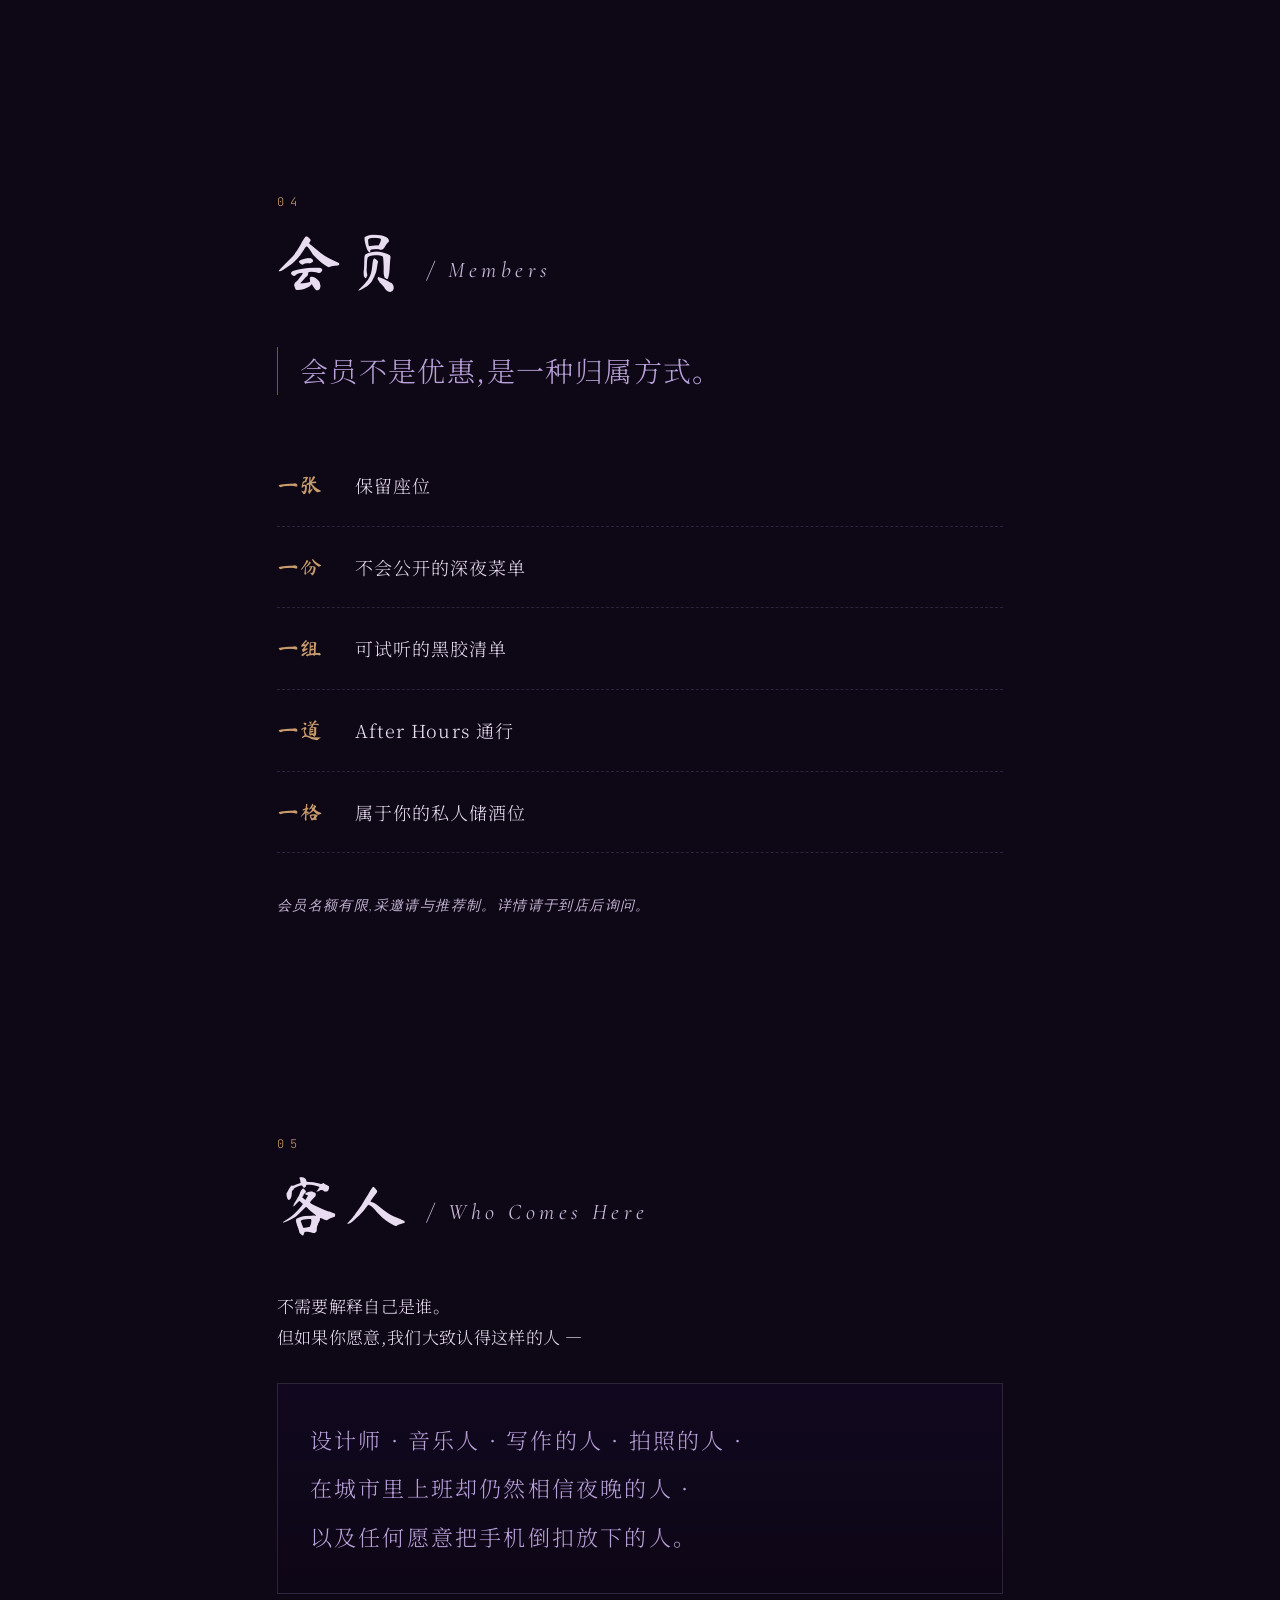
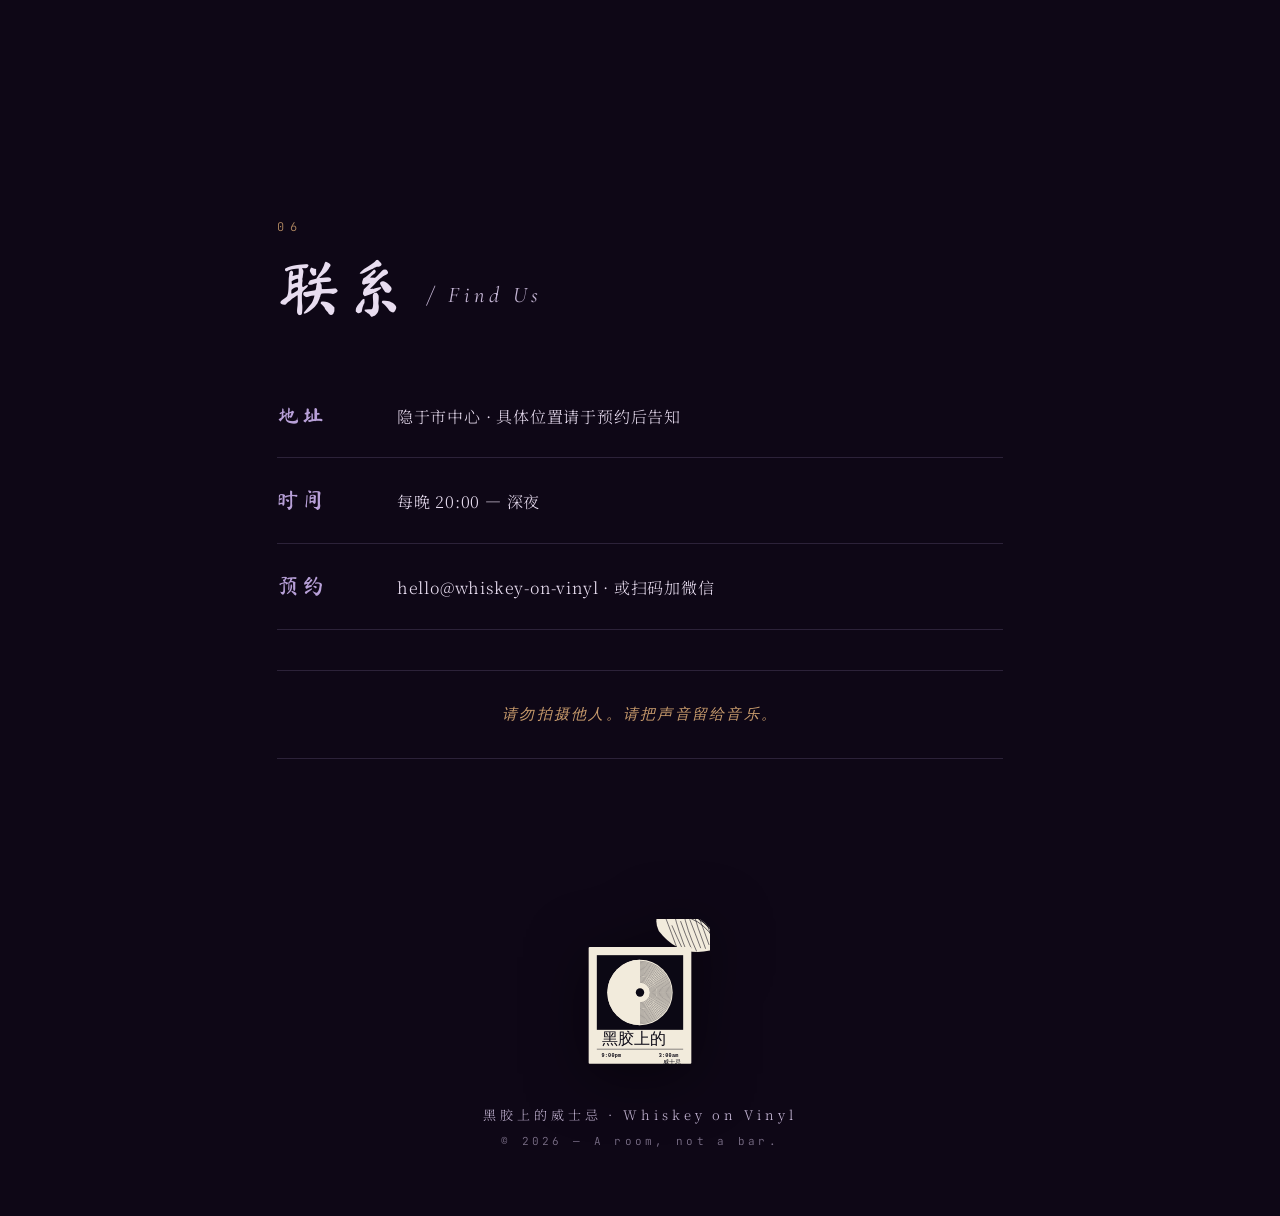
==== commit f72a4efd: "fix: philosophy ordinals use bullet • to avoid clashing with section number" ====
--- a/index.html
+++ b/index.html
@@ -13,7 +13,7 @@
   <link rel="preconnect" href="https://fonts.googleapis.com" />
   <link rel="preconnect" href="https://fonts.gstatic.com" crossorigin />
   <link href="https://fonts.googleapis.com/css2?family=Ma+Shan+Zheng&family=Noto+Serif+SC:wght@300;400;600&family=Cormorant+Garamond:ital,wght@0,300;0,400;1,300&family=JetBrains+Mono:wght@300;400&display=swap" rel="stylesheet" />
-  <link rel="stylesheet" href="styles.css?v=6" />
+  <link rel="stylesheet" href="styles.css?v=7" />
 </head>
 <body>
 
@@ -197,15 +197,15 @@
   <h2 class="block-title">理念<span class="en">/ Philosophy</span></h2>
   <div class="philo">
     <article>
-      <h3><span class="ord">01</span> 慢是一种稀缺品</h3>
+      <h3><span class="ord" aria-hidden="true">•</span> 慢是一种稀缺品</h3>
       <p>夜晚不该被效率追赶。这里的一切节奏,以唱片的 A 面与 B 面计算。</p>
     </article>
     <article>
-      <h3><span class="ord">02</span> 门槛不是傲慢</h3>
+      <h3><span class="ord" aria-hidden="true">•</span> 门槛不是傲慢</h3>
       <p>我们筛选的是态度,不是消费力。安静、尊重、好奇 — 只此三样。</p>
     </article>
     <article>
-      <h3><span class="ord">03</span> 收藏比消费更接近艺术</h3>
+      <h3><span class="ord" aria-hidden="true">•</span> 收藏比消费更接近艺术</h3>
       <p>威士忌、黑胶、座位,都可以被"保留",而不是被"卖出"。</p>
     </article>
   </div>
--- a/styles.css
+++ b/styles.css
@@ -470,12 +470,13 @@
   letter-spacing: 0.08em;
 }
 .philo .ord {
-  font-family: var(--mono);
-  font-size: 13px;
+  display: inline-block;
+  font-family: var(--serif-en);
+  font-size: 22px;
+  line-height: 1;
   color: var(--copper);
-  letter-spacing: 0.3em;
   margin-right: 18px;
-  vertical-align: 4px;
+  vertical-align: 2px;
 }
 .philo p {
   font-size: 16px;
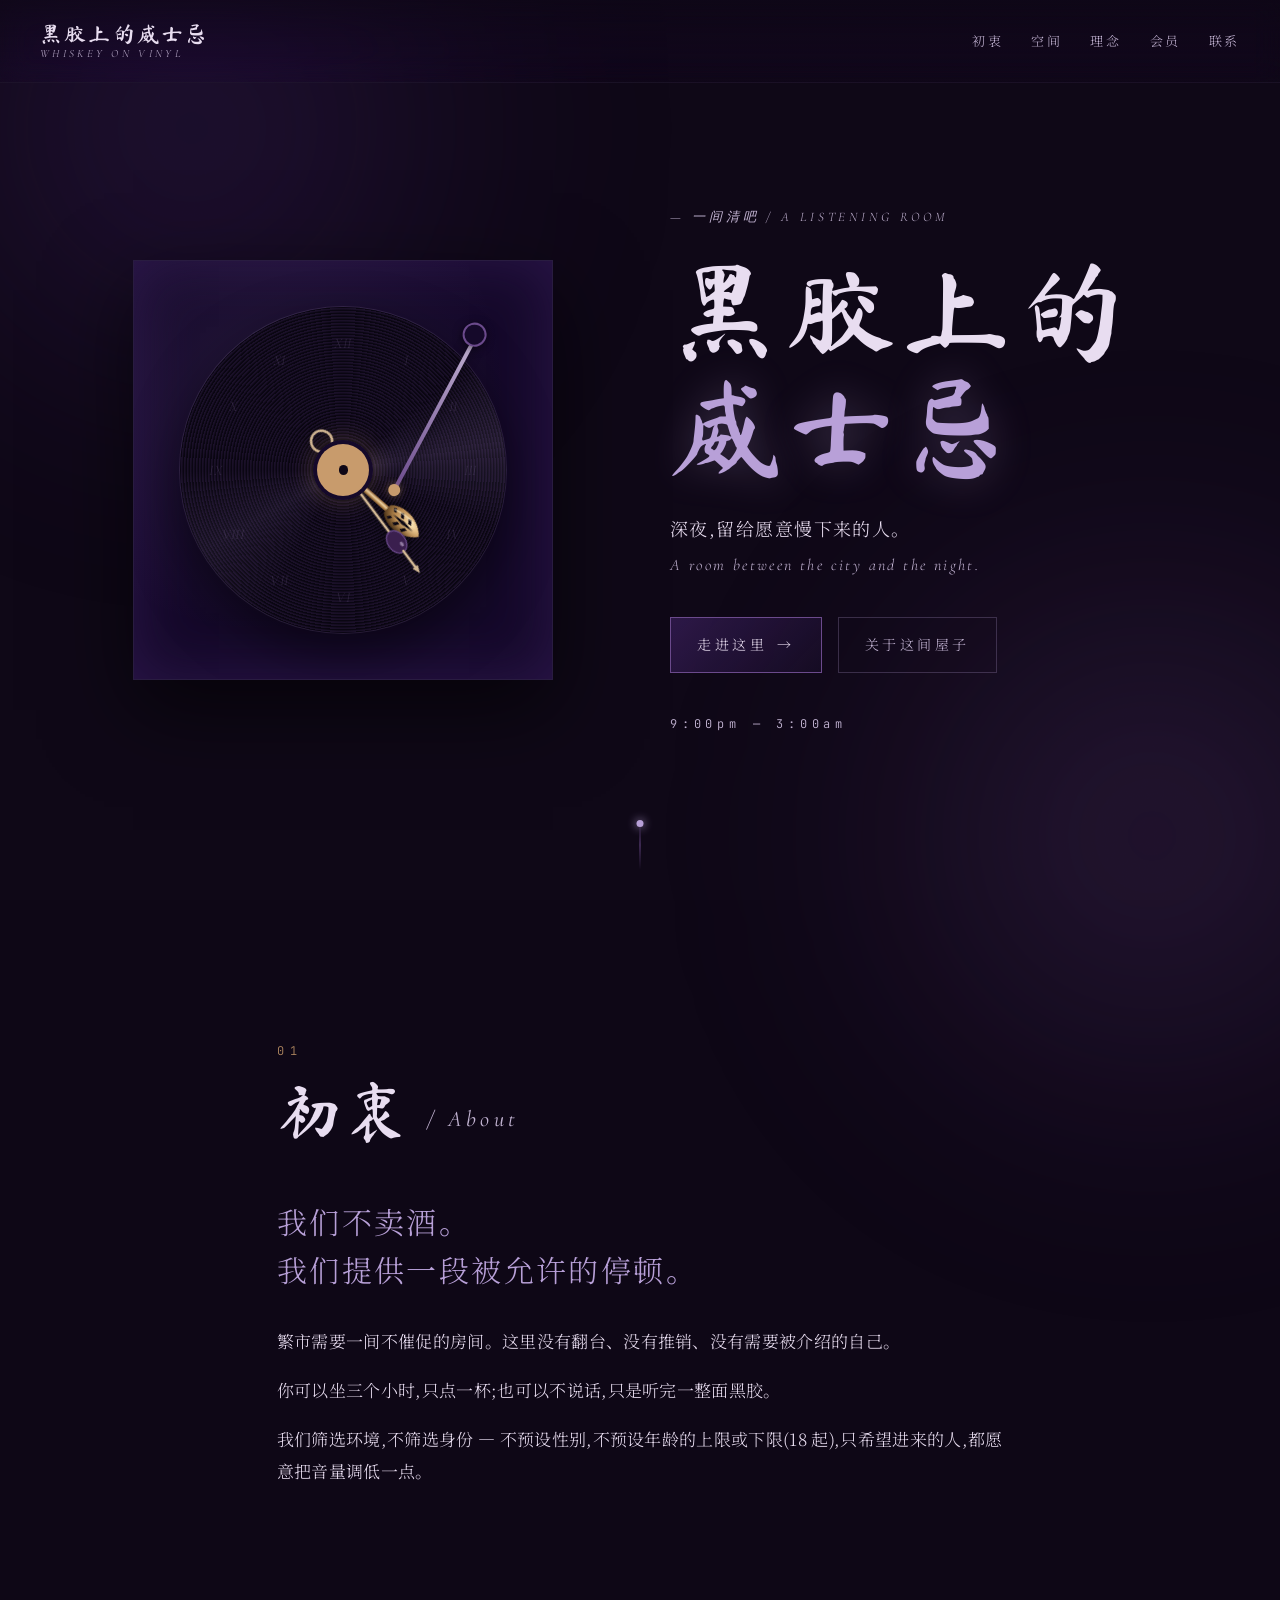
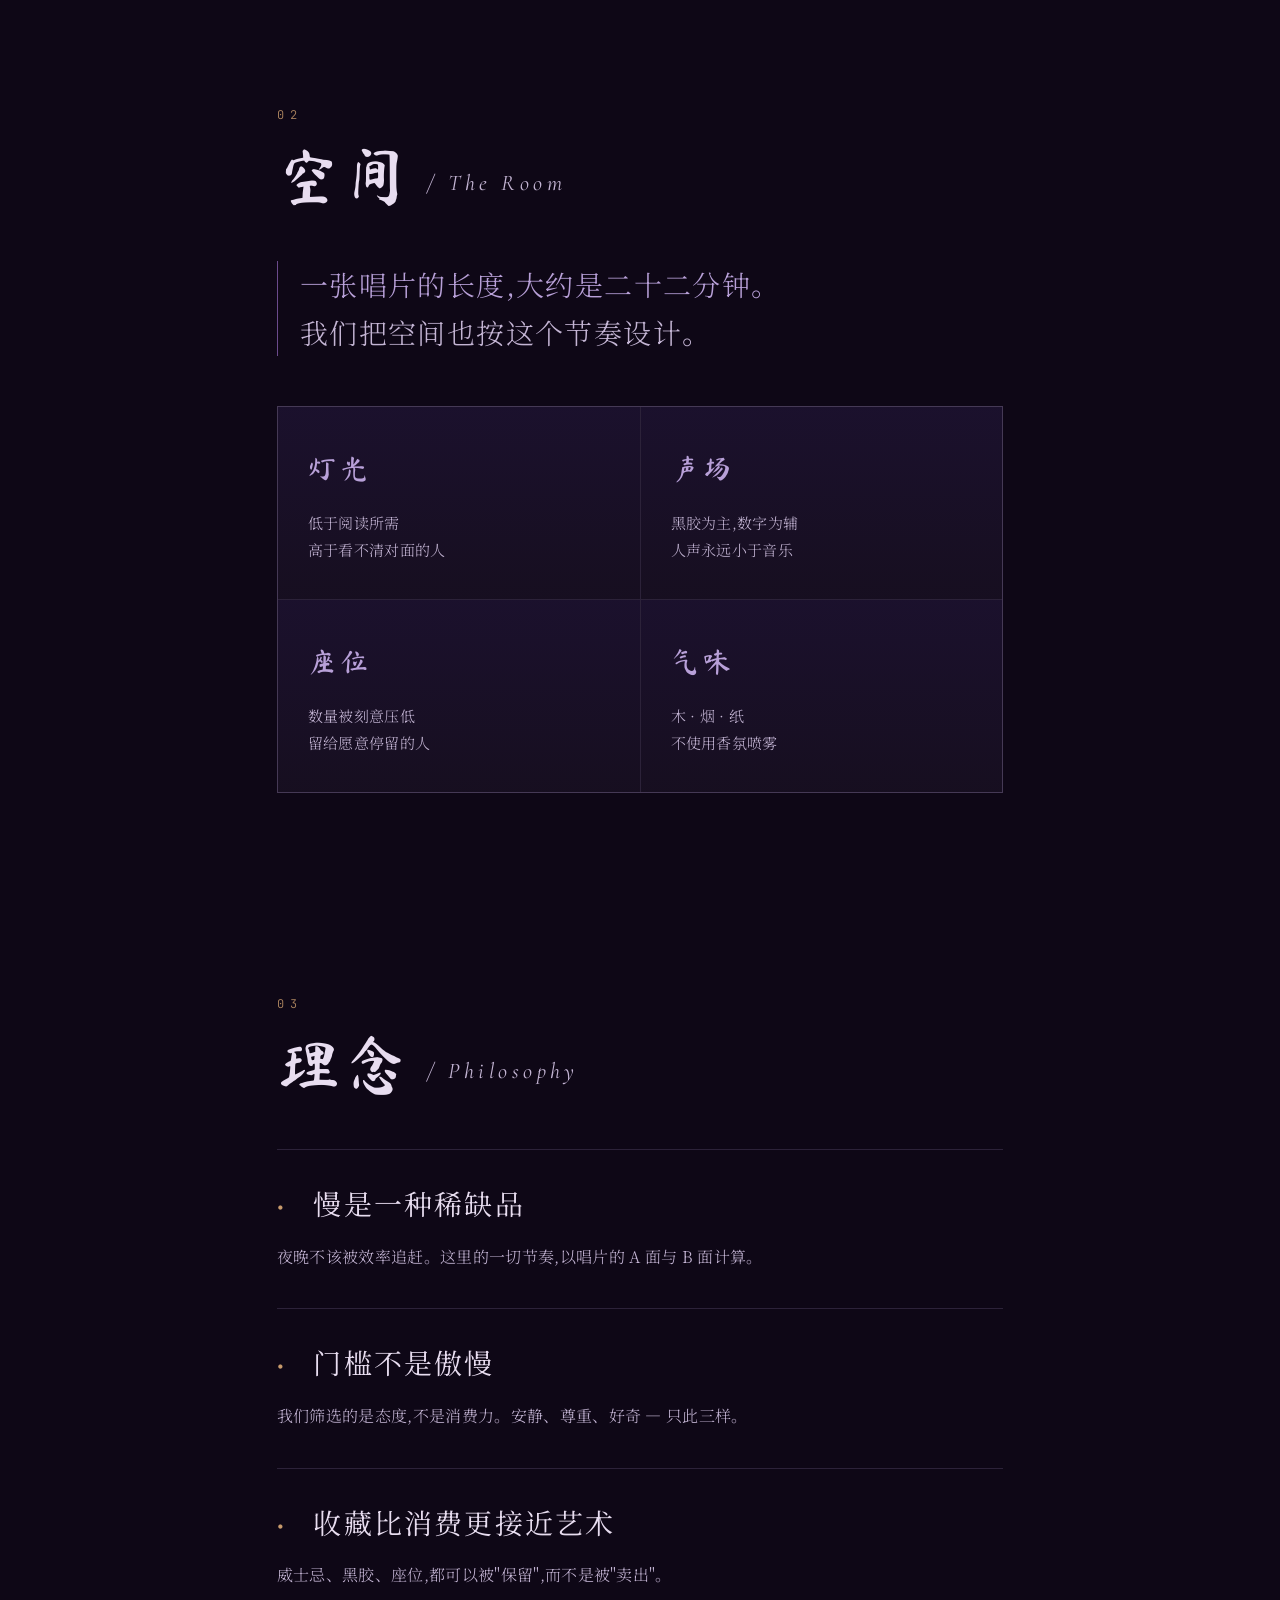
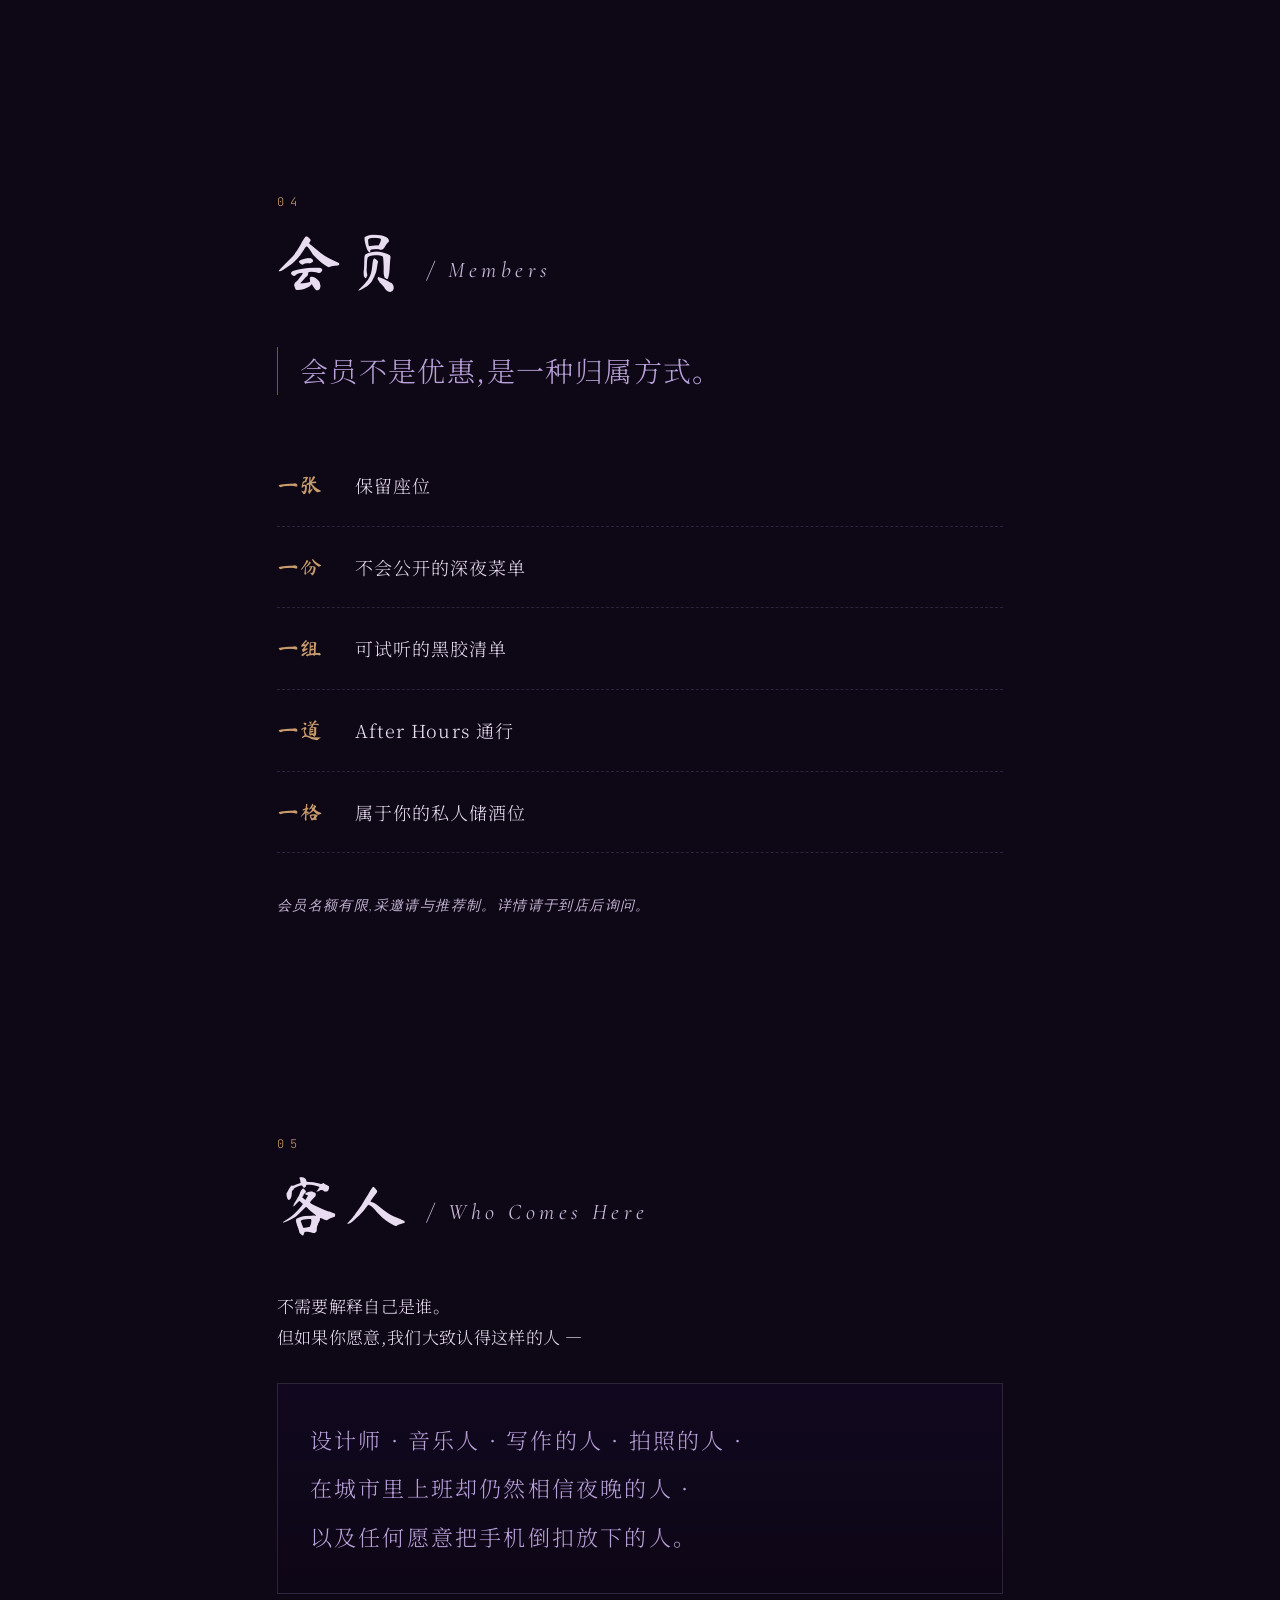
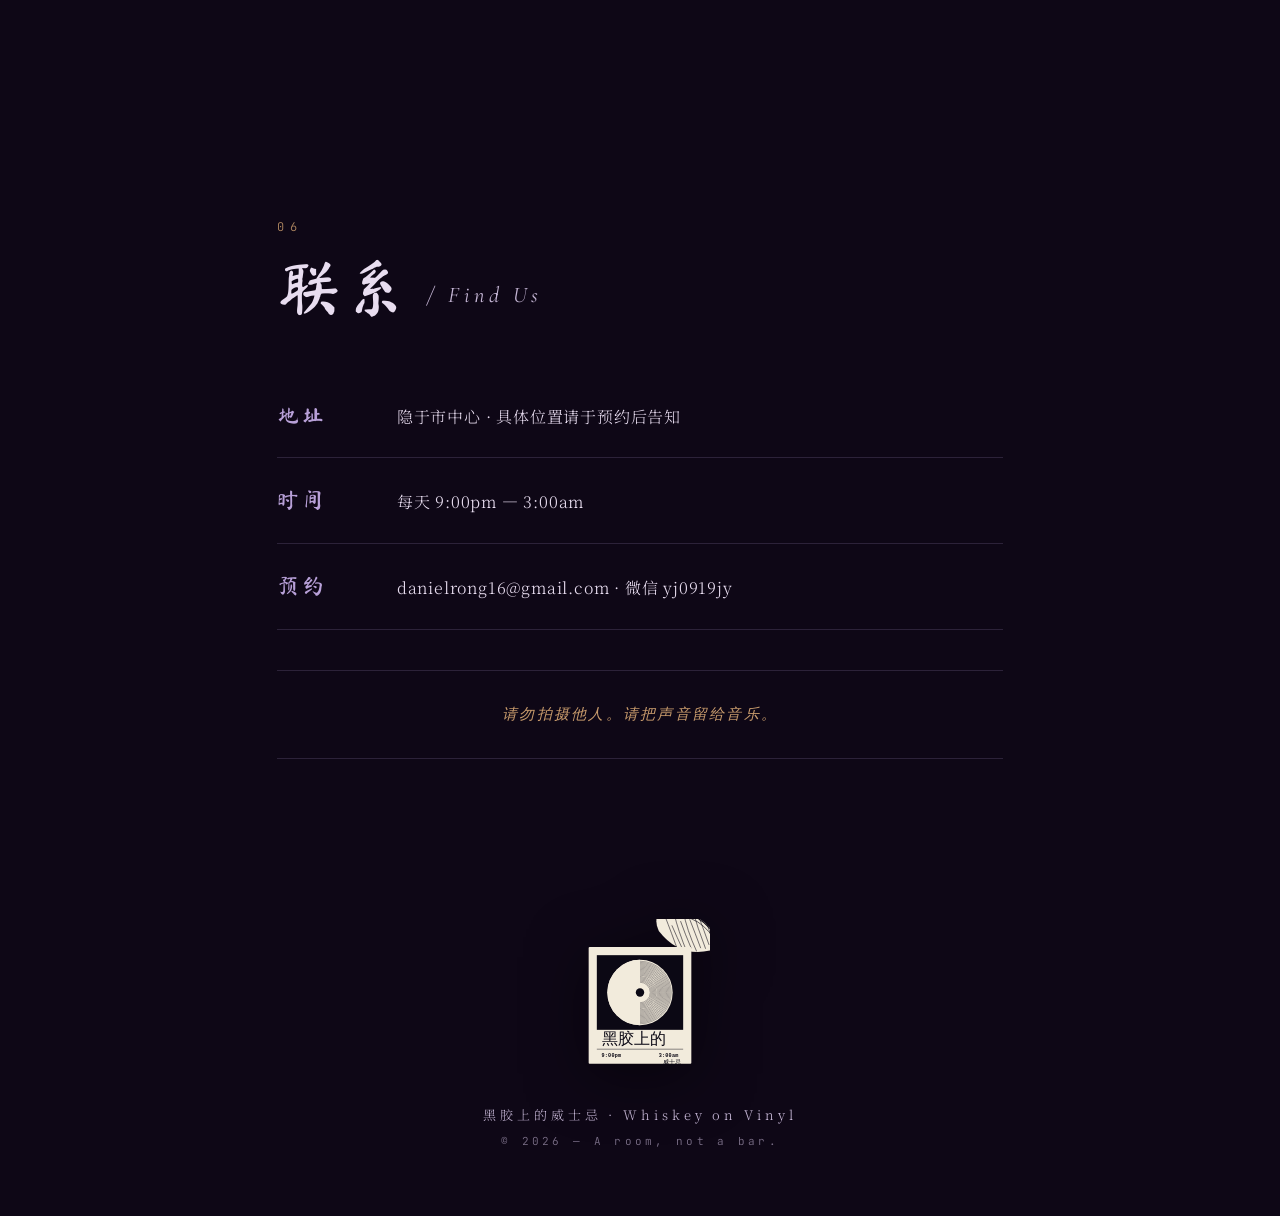
==== commit 25c50153: "content: update opening hours + real contact (email + wechat)" ====
--- a/index.html
+++ b/index.html
@@ -244,8 +244,8 @@
   <h2 class="block-title">联系<span class="en">/ Find Us</span></h2>
   <dl class="contact-list">
     <div><dt>地址</dt><dd>隐于市中心 · 具体位置请于预约后告知</dd></div>
-    <div><dt>时间</dt><dd>每晚 20:00 — 深夜</dd></div>
-    <div><dt>预约</dt><dd>hello@whiskey-on-vinyl · 或扫码加微信</dd></div>
+    <div><dt>时间</dt><dd>每天 9:00pm — 3:00am</dd></div>
+    <div><dt>预约</dt><dd>danielrong16@gmail.com · 微信 yj0919jy</dd></div>
   </dl>
   <p class="manners">请勿拍摄他人。请把声音留给音乐。</p>
 </section>
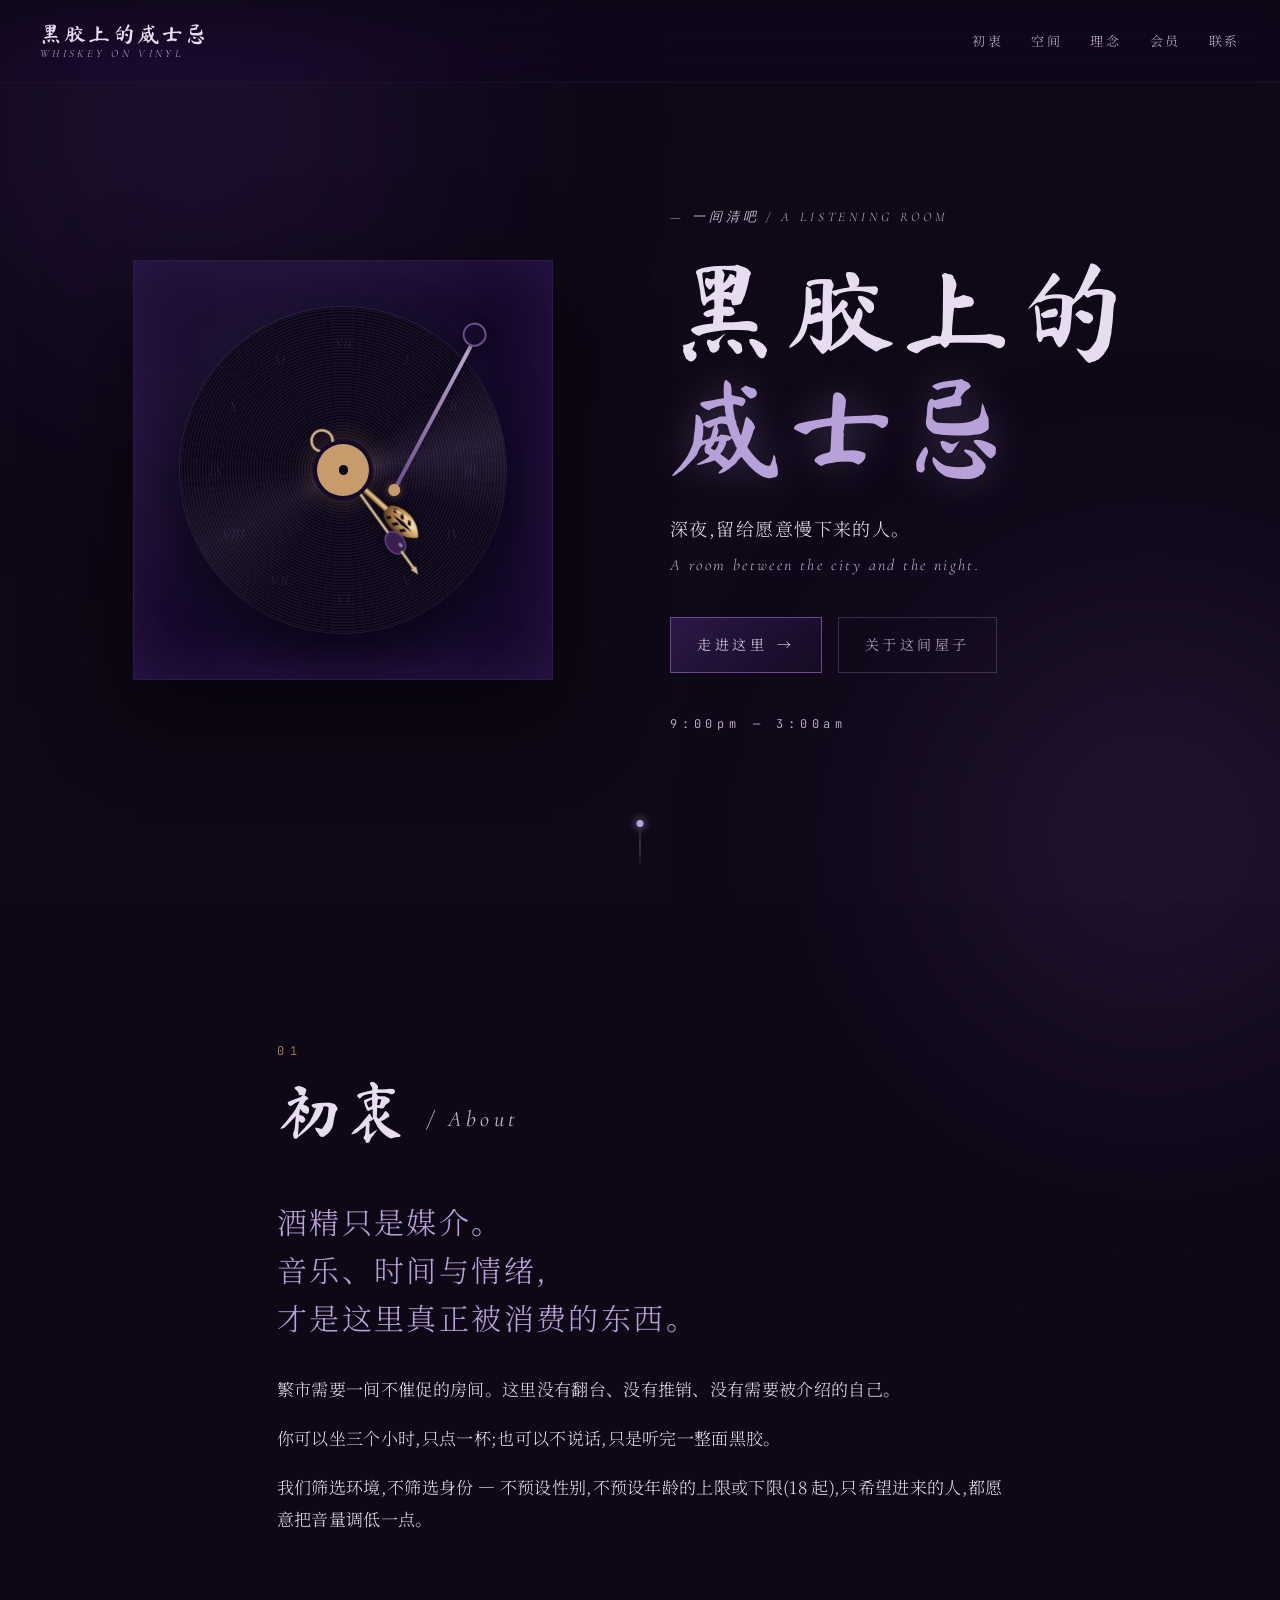
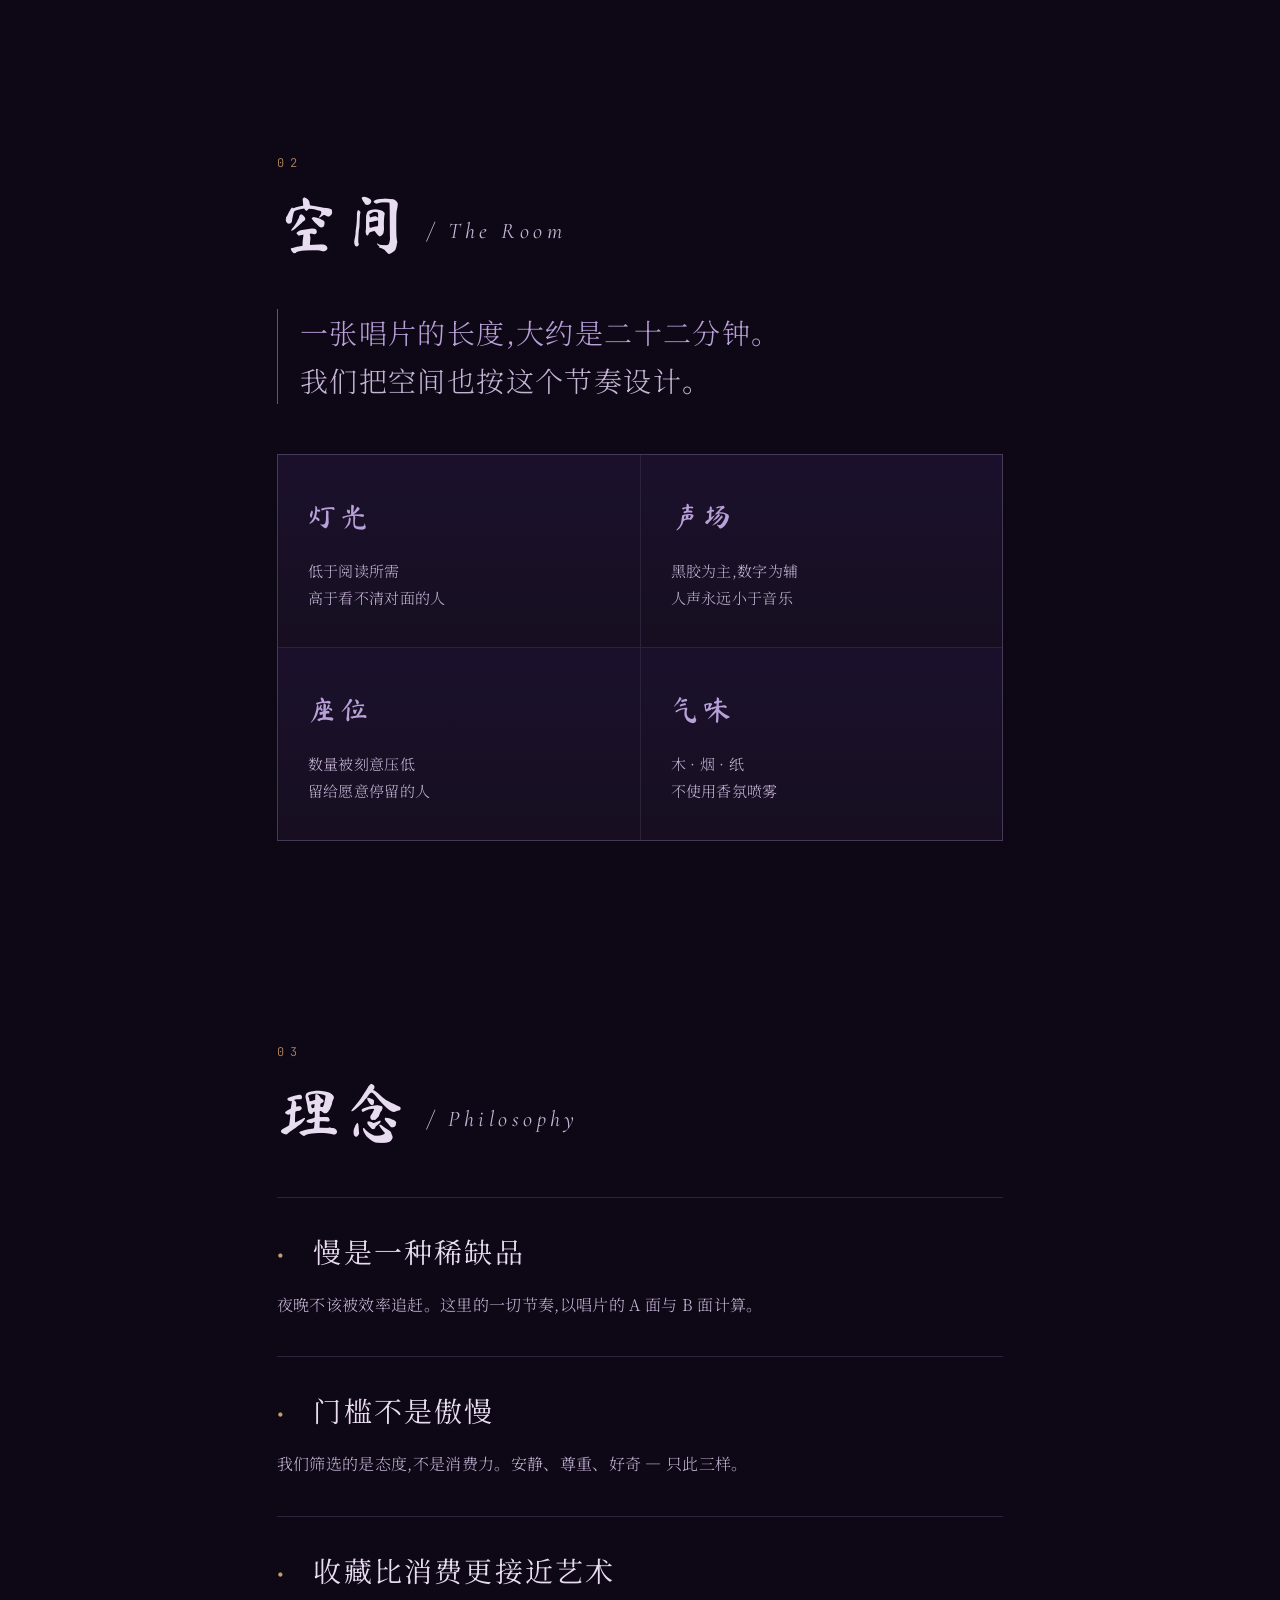
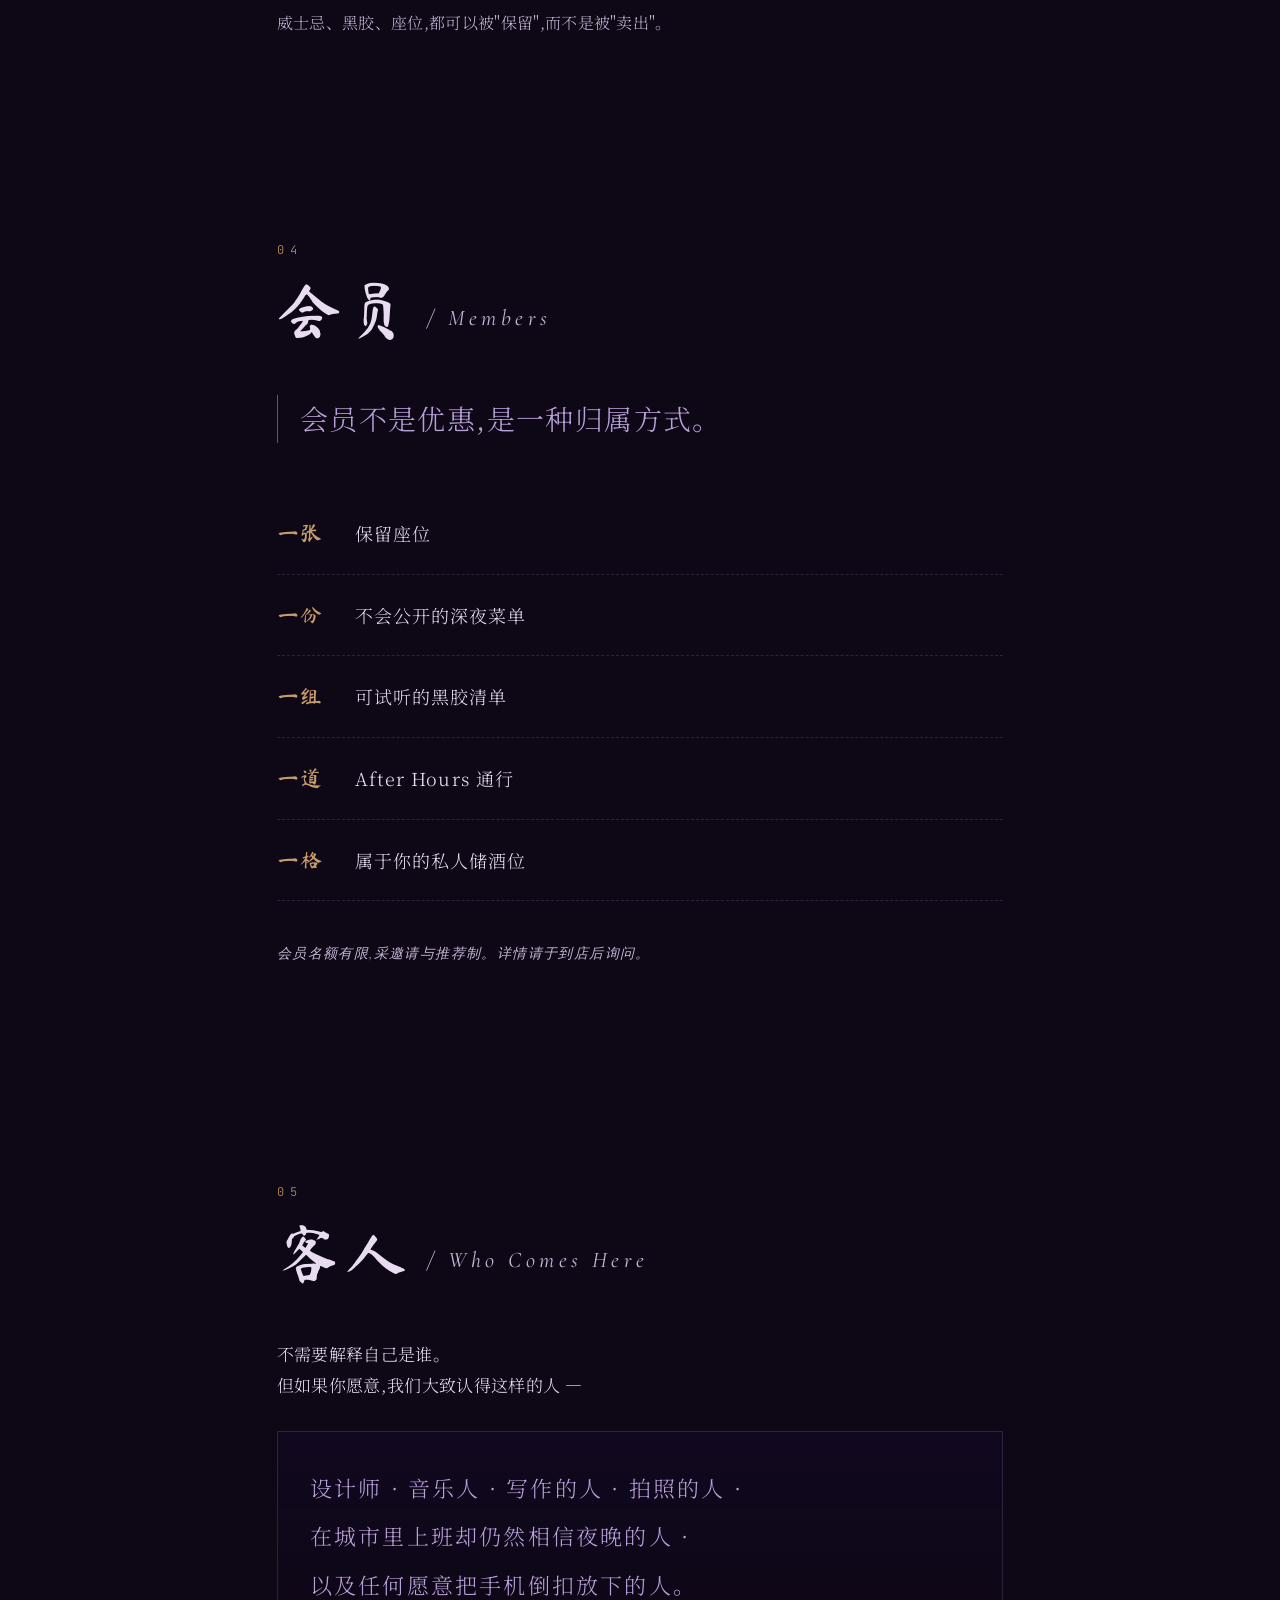
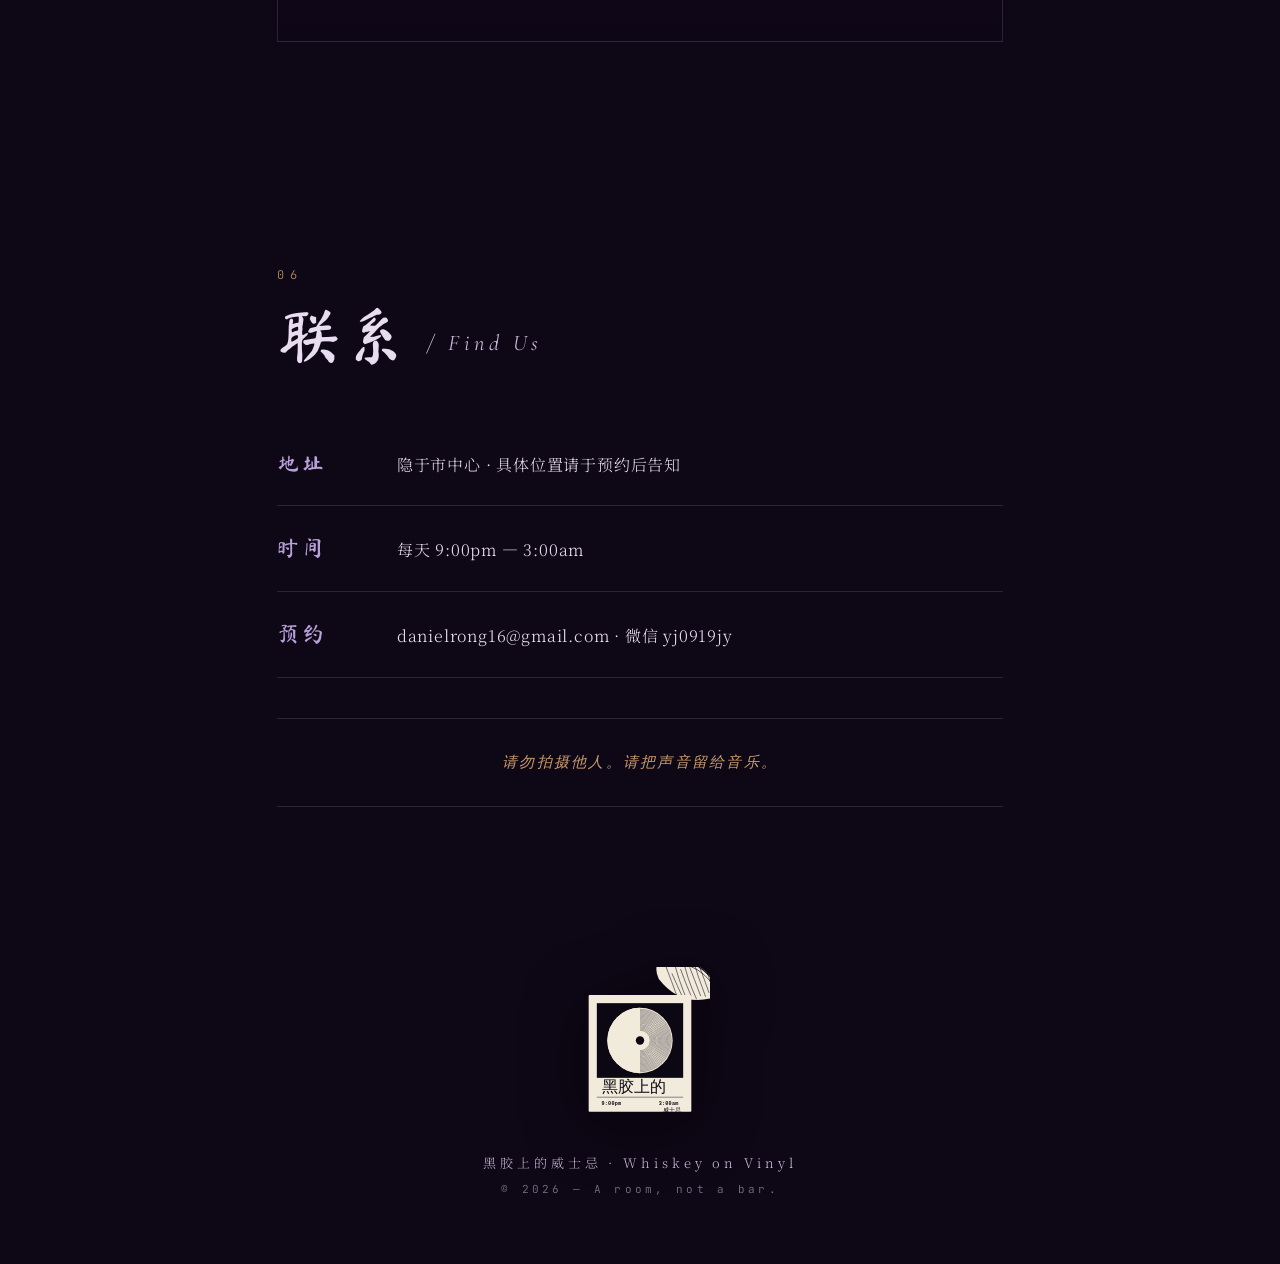
==== commit 43aa185c: "content: rewrite about lead — music/time/emotion are what's consumed here" ====
--- a/index.html
+++ b/index.html
@@ -159,7 +159,7 @@
   <div class="block-num">01</div>
   <h2 class="block-title">初衷<span class="en">/ About</span></h2>
   <div class="block-body">
-    <p class="lead">我们不卖酒。<br/>我们提供一段被允许的停顿。</p>
+    <p class="lead">酒精只是媒介。<br/>音乐、时间与情绪,<br/>才是这里真正被消费的东西。</p>
     <p>繁市需要一间不催促的房间。这里没有翻台、没有推销、没有需要被介绍的自己。</p>
     <p>你可以坐三个小时,只点一杯;也可以不说话,只是听完一整面黑胶。</p>
     <p class="muted">我们筛选环境,不筛选身份 — 不预设性别,不预设年龄的上限或下限(18 起),只希望进来的人,都愿意把音量调低一点。</p>
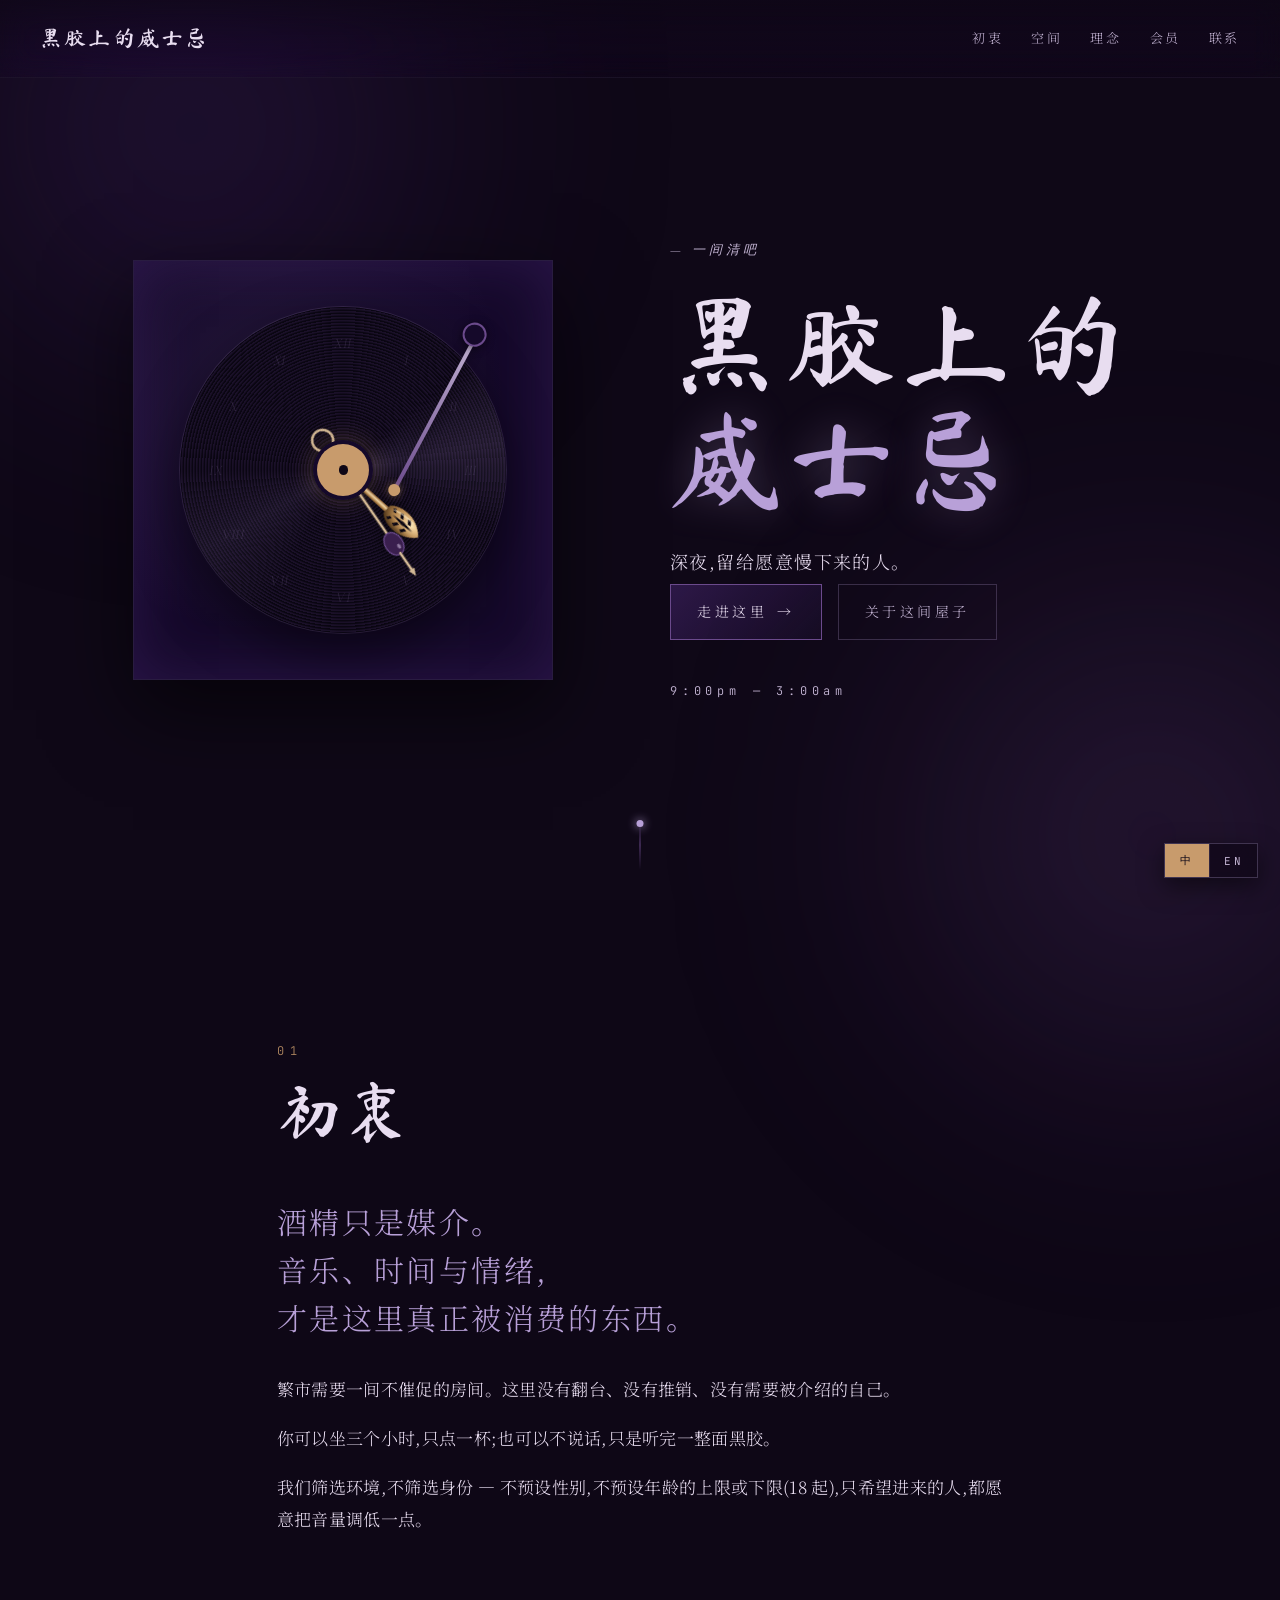
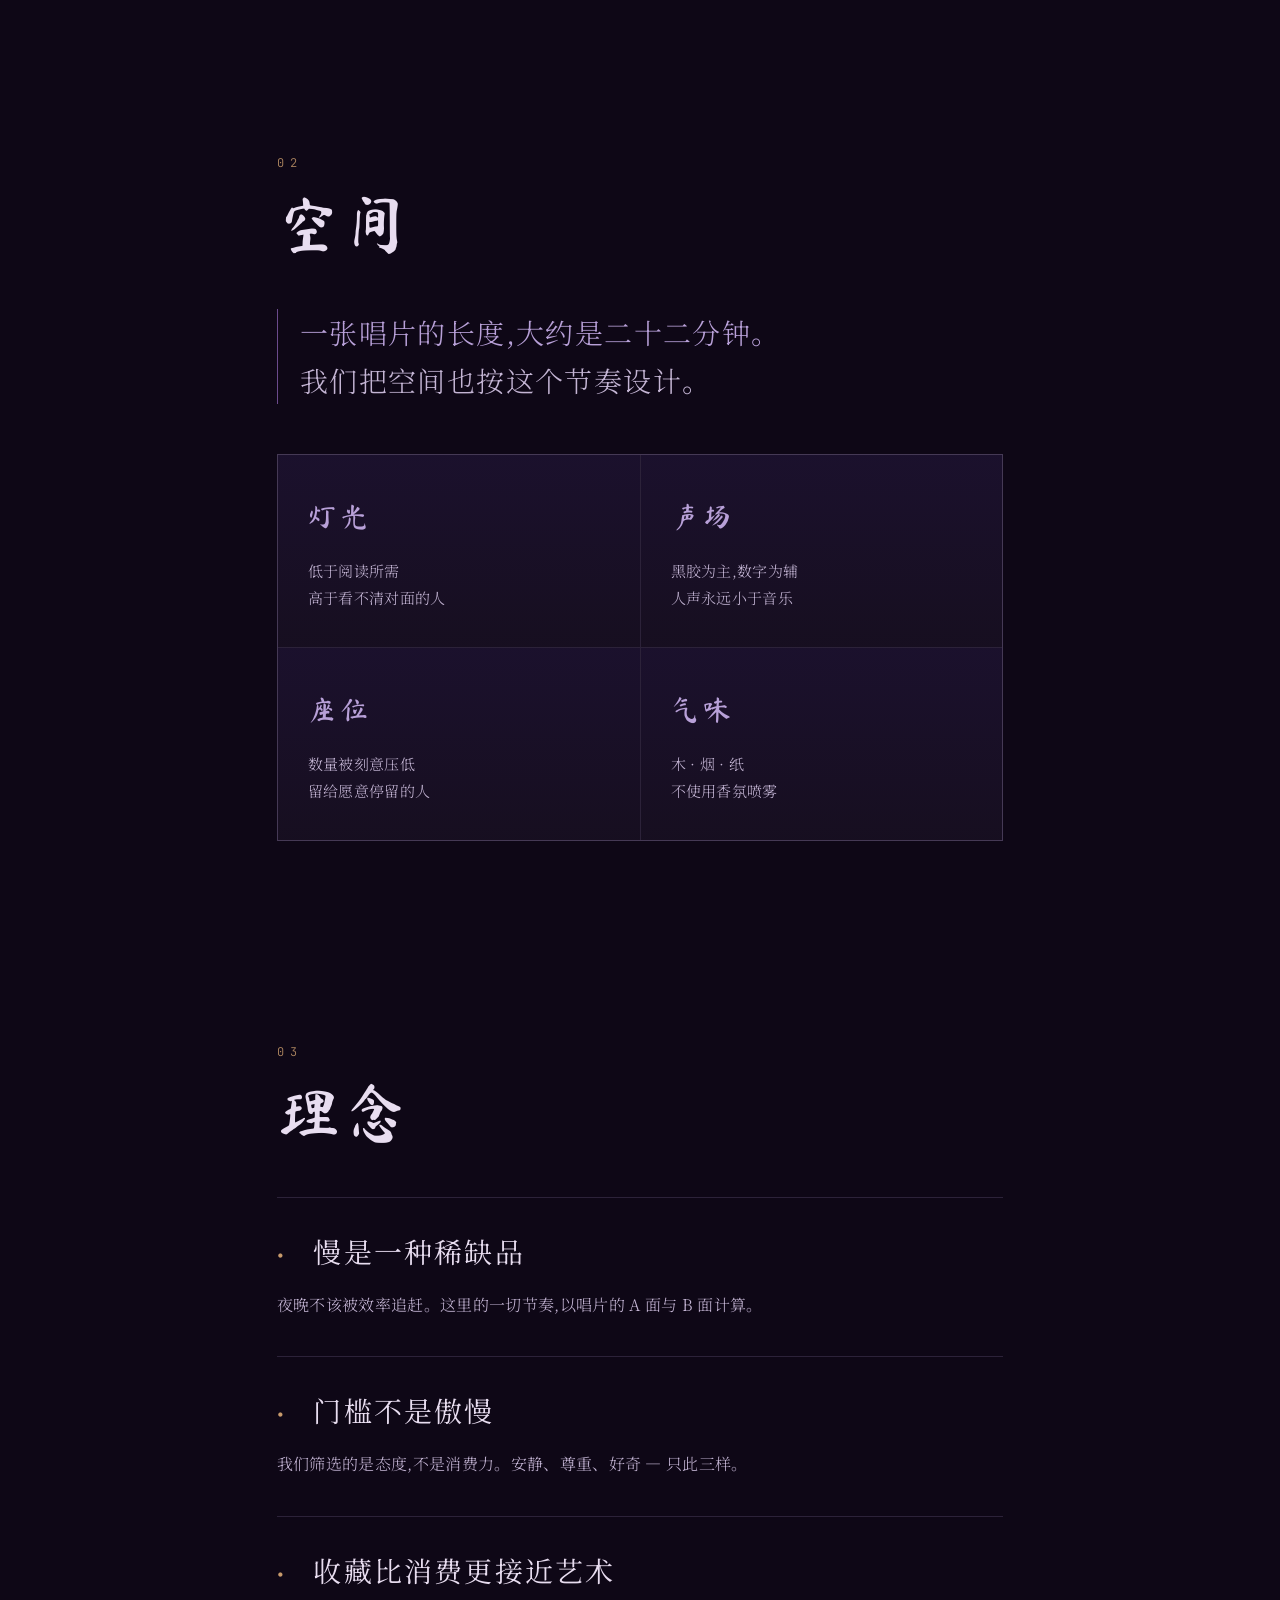
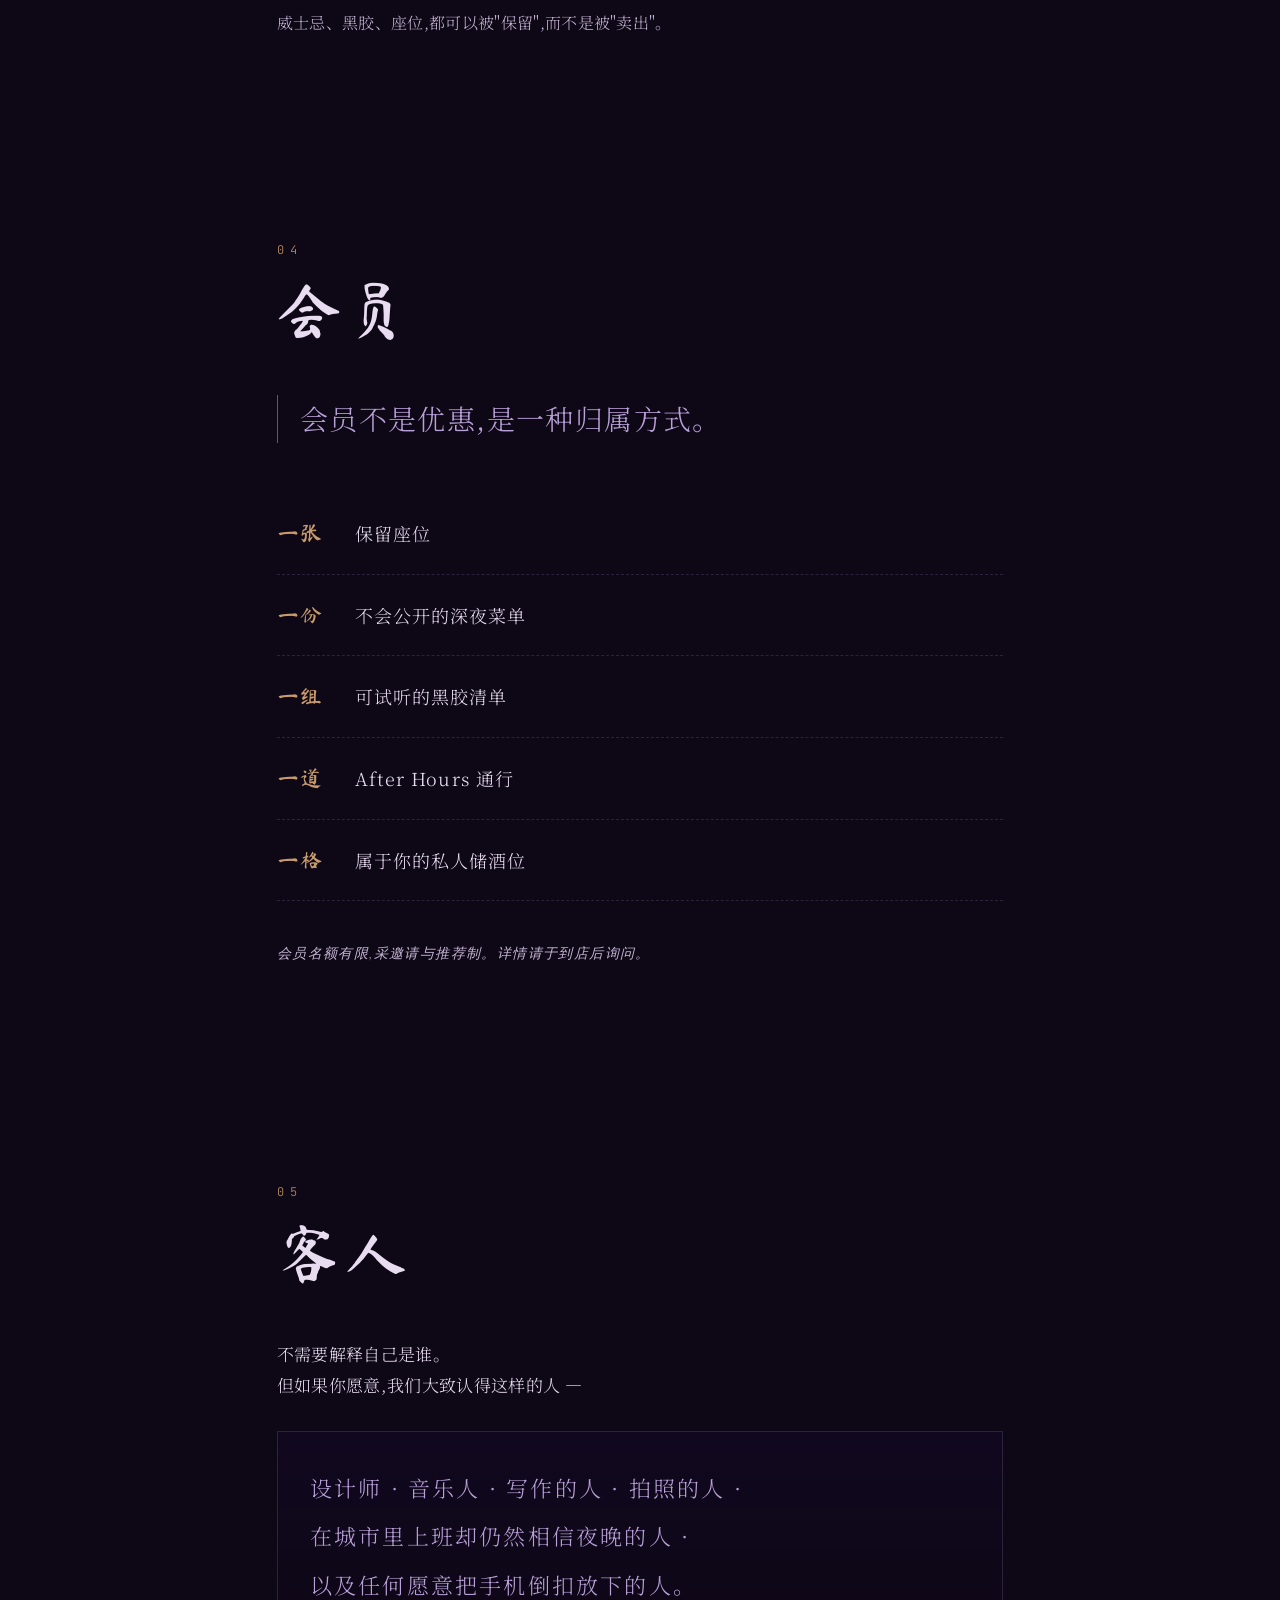
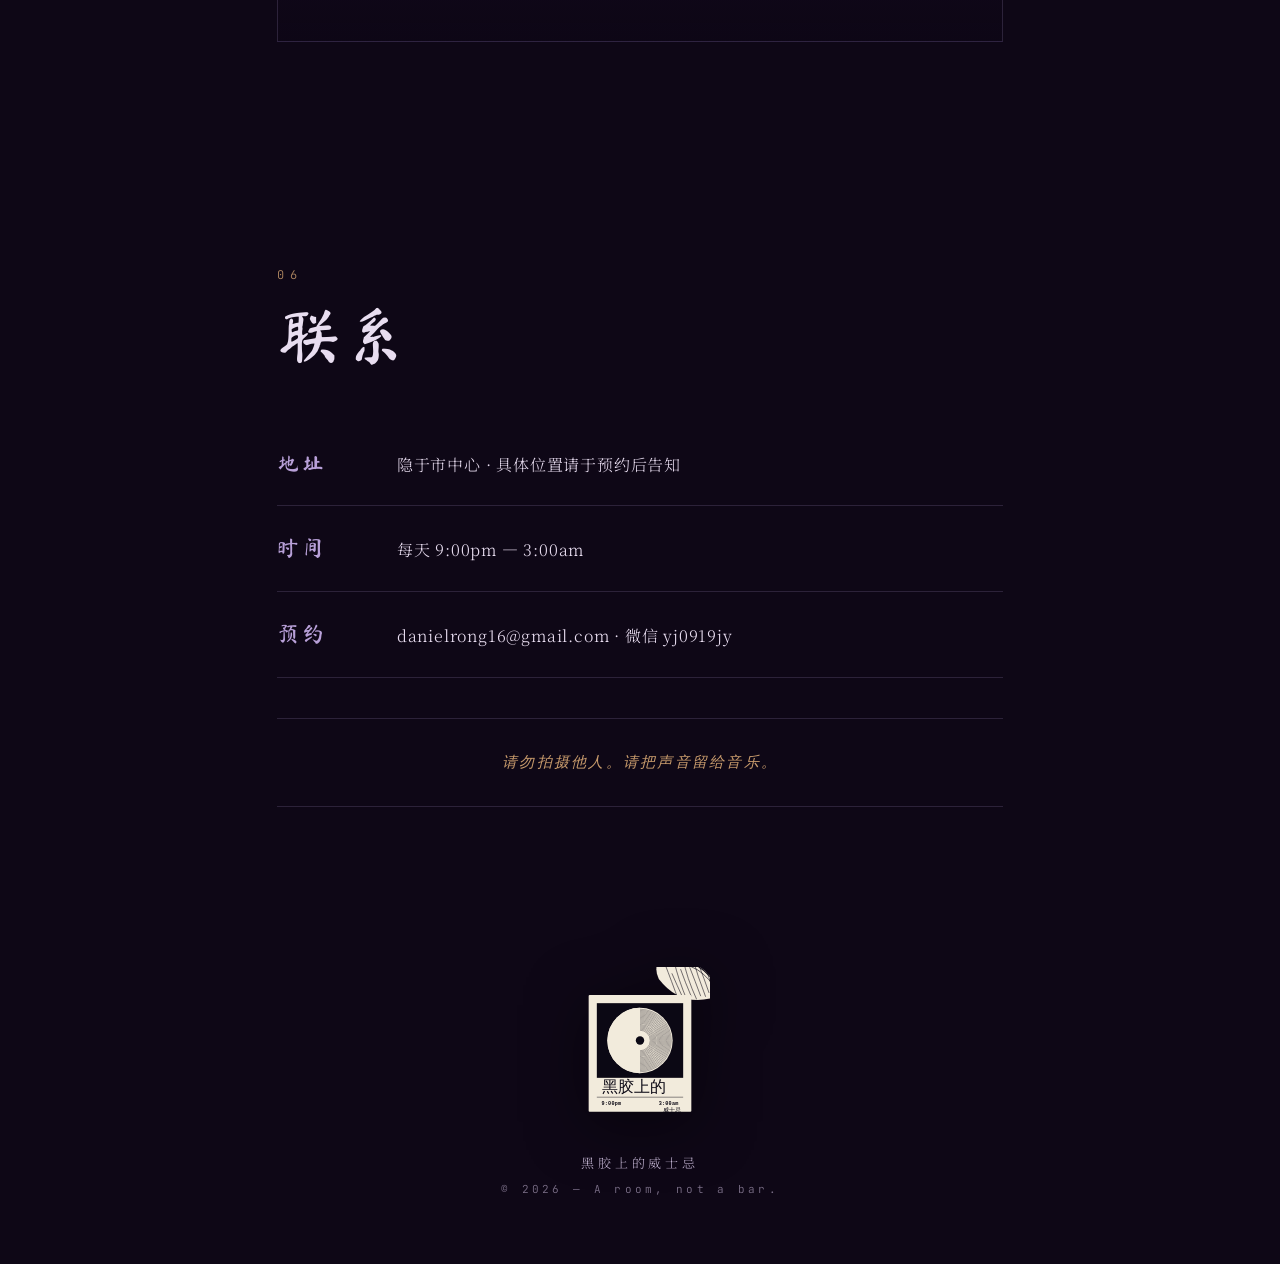
==== commit 44837f03: "i18n: add 中/EN language toggle (bottom-right) with full single-lang render - script.js: DICT.zh / DI" ====
--- a/index.html
+++ b/index.html
@@ -1,9 +1,9 @@
 <!doctype html>
-<html lang="zh-CN">
+<html lang="zh-CN" data-lang="zh">
 <head>
   <meta charset="utf-8" />
   <meta name="viewport" content="width=device-width,initial-scale=1,viewport-fit=cover" />
-  <title>黑胶上的威士忌 · Whiskey on Vinyl</title>
+  <title data-i18n="title.page">黑胶上的威士忌 · Whiskey on Vinyl</title>
   <meta name="description" content="深夜的一间清吧 — A late-night listening room." />
   <meta name="theme-color" content="#0E0716" />
   <meta http-equiv="Cache-Control" content="no-cache, no-store, must-revalidate" />
@@ -12,8 +12,8 @@
   <link rel="icon" type="image/svg+xml" href="logo.svg" />
   <link rel="preconnect" href="https://fonts.googleapis.com" />
   <link rel="preconnect" href="https://fonts.gstatic.com" crossorigin />
-  <link href="https://fonts.googleapis.com/css2?family=Ma+Shan+Zheng&family=Noto+Serif+SC:wght@300;400;600&family=Cormorant+Garamond:ital,wght@0,300;0,400;1,300&family=JetBrains+Mono:wght@300;400&display=swap" rel="stylesheet" />
-  <link rel="stylesheet" href="styles.css?v=7" />
+  <link href="https://fonts.googleapis.com/css2?family=Ma+Shan+Zheng&family=Noto+Serif+SC:wght@300;400;600&family=Cormorant+Garamond:ital,wght@0,300;0,400;0,600;1,300;1,400&family=JetBrains+Mono:wght@300;400&display=swap" rel="stylesheet" />
+  <link rel="stylesheet" href="styles.css?v=8" />
 </head>
 <body>
 
@@ -25,15 +25,15 @@
 <!-- nav -->
 <header class="nav">
   <a class="nav-brand" href="#top">
-    <span class="nav-brand-zh">黑胶上的威士忌</span>
-    <span class="nav-brand-en">Whiskey on Vinyl</span>
+    <span class="nav-brand-zh" data-lang-only="zh">黑胶上的威士忌</span>
+    <span class="nav-brand-en" data-lang-only="en">Whiskey on Vinyl</span>
   </a>
   <nav class="nav-links">
-    <a href="#about">初衷</a>
-    <a href="#room">空间</a>
-    <a href="#philosophy">理念</a>
-    <a href="#members">会员</a>
-    <a href="#contact">联系</a>
+    <a href="#about" data-i18n="nav.about">初衷</a>
+    <a href="#room" data-i18n="nav.room">空间</a>
+    <a href="#philosophy" data-i18n="nav.philosophy">理念</a>
+    <a href="#members" data-i18n="nav.members">会员</a>
+    <a href="#contact" data-i18n="nav.contact">联系</a>
   </nav>
 </header>
 
@@ -140,13 +140,12 @@
       </div>
     </div>
     <div class="hero-text">
-      <p class="hero-eyebrow">— 一间清吧 / A listening room</p>
-      <h1 class="hero-title"><span>黑胶上的</span><br/><em>威士忌</em></h1>
-      <p class="hero-sub">深夜,留给愿意慢下来的人。</p>
-      <p class="hero-sub-en"><i>A room between the city and the night.</i></p>
+      <p class="hero-eyebrow" data-i18n="hero.eyebrow">— 一间清吧</p>
+      <h1 class="hero-title" data-i18n="hero.title"><span>黑胶上的</span><br/><em>威士忌</em></h1>
+      <p class="hero-sub" data-i18n="hero.sub">深夜,留给愿意慢下来的人。</p>
       <div class="hero-cta">
-        <a href="#about" class="cta">走进这里 <span aria-hidden="true">→</span></a>
-        <a href="#room" class="cta cta-ghost">关于这间屋子</a>
+        <a href="#about" class="cta" data-i18n="hero.cta1">走进这里 <span aria-hidden="true">→</span></a>
+        <a href="#room" class="cta cta-ghost" data-i18n="hero.cta2">关于这间屋子</a>
       </div>
       <p class="hero-time">9:00pm — 3:00am</p>
     </div>
@@ -157,36 +156,36 @@
 <!-- ABOUT -->
 <section id="about" class="block">
   <div class="block-num">01</div>
-  <h2 class="block-title">初衷<span class="en">/ About</span></h2>
+  <h2 class="block-title" data-i18n="about.title">初衷</h2>
   <div class="block-body">
-    <p class="lead">酒精只是媒介。<br/>音乐、时间与情绪,<br/>才是这里真正被消费的东西。</p>
-    <p>繁市需要一间不催促的房间。这里没有翻台、没有推销、没有需要被介绍的自己。</p>
-    <p>你可以坐三个小时,只点一杯;也可以不说话,只是听完一整面黑胶。</p>
-    <p class="muted">我们筛选环境,不筛选身份 — 不预设性别,不预设年龄的上限或下限(18 起),只希望进来的人,都愿意把音量调低一点。</p>
+    <p class="lead" data-i18n="about.lead">酒精只是媒介。<br/>音乐、时间与情绪,<br/>才是这里真正被消费的东西。</p>
+    <p data-i18n="about.p1">繁市需要一间不催促的房间。这里没有翻台、没有推销、没有需要被介绍的自己。</p>
+    <p data-i18n="about.p2">你可以坐三个小时,只点一杯;也可以不说话,只是听完一整面黑胶。</p>
+    <p class="muted" data-i18n="about.p3">我们筛选环境,不筛选身份 — 不预设性别,不预设年龄的上限或下限(18 起),只希望进来的人,都愿意把音量调低一点。</p>
   </div>
 </section>
 
 <!-- ROOM -->
 <section id="room" class="block block-room">
   <div class="block-num">02</div>
-  <h2 class="block-title">空间<span class="en">/ The Room</span></h2>
-  <p class="block-quote">一张唱片的长度,大约是二十二分钟。<br/><span class="muted">我们把空间也按这个节奏设计。</span></p>
+  <h2 class="block-title" data-i18n="room.title">空间</h2>
+  <p class="block-quote" data-i18n="room.quote">一张唱片的长度,大约是二十二分钟。<br/><span class="muted">我们把空间也按这个节奏设计。</span></p>
   <div class="room-grid">
     <div class="room-cell">
-      <div class="room-key">灯光</div>
-      <div class="room-val">低于阅读所需<br/>高于看不清对面的人</div>
-    </div>
-    <div class="room-cell">
-      <div class="room-key">声场</div>
-      <div class="room-val">黑胶为主,数字为辅<br/>人声永远小于音乐</div>
-    </div>
-    <div class="room-cell">
-      <div class="room-key">座位</div>
-      <div class="room-val">数量被刻意压低<br/>留给愿意停留的人</div>
-    </div>
-    <div class="room-cell">
-      <div class="room-key">气味</div>
-      <div class="room-val">木 · 烟 · 纸<br/>不使用香氛喷雾</div>
+      <div class="room-key" data-i18n="room.light.key">灯光</div>
+      <div class="room-val" data-i18n="room.light.val">低于阅读所需<br/>高于看不清对面的人</div>
+    </div>
+    <div class="room-cell">
+      <div class="room-key" data-i18n="room.sound.key">声场</div>
+      <div class="room-val" data-i18n="room.sound.val">黑胶为主,数字为辅<br/>人声永远小于音乐</div>
+    </div>
+    <div class="room-cell">
+      <div class="room-key" data-i18n="room.seat.key">座位</div>
+      <div class="room-val" data-i18n="room.seat.val">数量被刻意压低<br/>留给愿意停留的人</div>
+    </div>
+    <div class="room-cell">
+      <div class="room-key" data-i18n="room.scent.key">气味</div>
+      <div class="room-val" data-i18n="room.scent.val">木 · 烟 · 纸<br/>不使用香氛喷雾</div>
     </div>
   </div>
 </section>
@@ -194,19 +193,19 @@
 <!-- PHILOSOPHY -->
 <section id="philosophy" class="block">
   <div class="block-num">03</div>
-  <h2 class="block-title">理念<span class="en">/ Philosophy</span></h2>
+  <h2 class="block-title" data-i18n="philo.title">理念</h2>
   <div class="philo">
     <article>
-      <h3><span class="ord" aria-hidden="true">•</span> 慢是一种稀缺品</h3>
-      <p>夜晚不该被效率追赶。这里的一切节奏,以唱片的 A 面与 B 面计算。</p>
+      <h3 data-i18n="philo.h1"><span class="ord" aria-hidden="true">•</span> 慢是一种稀缺品</h3>
+      <p data-i18n="philo.p1">夜晚不该被效率追赶。这里的一切节奏,以唱片的 A 面与 B 面计算。</p>
     </article>
     <article>
-      <h3><span class="ord" aria-hidden="true">•</span> 门槛不是傲慢</h3>
-      <p>我们筛选的是态度,不是消费力。安静、尊重、好奇 — 只此三样。</p>
+      <h3 data-i18n="philo.h2"><span class="ord" aria-hidden="true">•</span> 门槛不是傲慢</h3>
+      <p data-i18n="philo.p2">我们筛选的是态度,不是消费力。安静、尊重、好奇 — 只此三样。</p>
     </article>
     <article>
-      <h3><span class="ord" aria-hidden="true">•</span> 收藏比消费更接近艺术</h3>
-      <p>威士忌、黑胶、座位,都可以被"保留",而不是被"卖出"。</p>
+      <h3 data-i18n="philo.h3"><span class="ord" aria-hidden="true">•</span> 收藏比消费更接近艺术</h3>
+      <p data-i18n="philo.p3">威士忌、黑胶、座位,都可以被"保留",而不是被"卖出"。</p>
     </article>
   </div>
 </section>
@@ -214,24 +213,24 @@
 <!-- MEMBERS -->
 <section id="members" class="block block-members">
   <div class="block-num">04</div>
-  <h2 class="block-title">会员<span class="en">/ Members</span></h2>
-  <p class="block-quote">会员不是优惠,是一种归属方式。</p>
+  <h2 class="block-title" data-i18n="members.title">会员</h2>
+  <p class="block-quote" data-i18n="members.quote">会员不是优惠,是一种归属方式。</p>
   <ul class="member-list">
-    <li><span>一张</span>保留座位</li>
-    <li><span>一份</span>不会公开的深夜菜单</li>
-    <li><span>一组</span>可试听的黑胶清单</li>
-    <li><span>一道</span>After Hours 通行</li>
-    <li><span>一格</span>属于你的私人储酒位</li>
+    <li data-i18n="members.li1"><span>一张</span>保留座位</li>
+    <li data-i18n="members.li2"><span>一份</span>不会公开的深夜菜单</li>
+    <li data-i18n="members.li3"><span>一组</span>可试听的黑胶清单</li>
+    <li data-i18n="members.li4"><span>一道</span>After Hours 通行</li>
+    <li data-i18n="members.li5"><span>一格</span>属于你的私人储酒位</li>
   </ul>
-  <p class="fine-print">会员名额有限,采邀请与推荐制。详情请于到店后询问。</p>
+  <p class="fine-print" data-i18n="members.fine">会员名额有限,采邀请与推荐制。详情请于到店后询问。</p>
 </section>
 
 <!-- WHO -->
 <section id="who" class="block block-who">
   <div class="block-num">05</div>
-  <h2 class="block-title">客人<span class="en">/ Who Comes Here</span></h2>
-  <p class="block-body">不需要解释自己是谁。<br/>但如果你愿意,我们大致认得这样的人 —</p>
-  <p class="who-list">
+  <h2 class="block-title" data-i18n="who.title">客人</h2>
+  <p class="block-body" data-i18n="who.body">不需要解释自己是谁。<br/>但如果你愿意,我们大致认得这样的人 —</p>
+  <p class="who-list" data-i18n="who.list">
     设计师 · 音乐人 · 写作的人 · 拍照的人 ·<br/>
     在城市里上班却仍然相信夜晚的人 ·<br/>
     以及任何愿意把手机倒扣放下的人。
@@ -241,22 +240,28 @@
 <!-- CONTACT -->
 <section id="contact" class="block block-contact">
   <div class="block-num">06</div>
-  <h2 class="block-title">联系<span class="en">/ Find Us</span></h2>
+  <h2 class="block-title" data-i18n="contact.title">联系</h2>
   <dl class="contact-list">
-    <div><dt>地址</dt><dd>隐于市中心 · 具体位置请于预约后告知</dd></div>
-    <div><dt>时间</dt><dd>每天 9:00pm — 3:00am</dd></div>
-    <div><dt>预约</dt><dd>danielrong16@gmail.com · 微信 yj0919jy</dd></div>
+    <div><dt data-i18n="contact.dt1">地址</dt><dd data-i18n="contact.dd1">隐于市中心 · 具体位置请于预约后告知</dd></div>
+    <div><dt data-i18n="contact.dt2">时间</dt><dd data-i18n="contact.dd2">每天 9:00pm — 3:00am</dd></div>
+    <div><dt data-i18n="contact.dt3">预约</dt><dd data-i18n="contact.dd3">danielrong16@gmail.com · 微信 yj0919jy</dd></div>
   </dl>
-  <p class="manners">请勿拍摄他人。请把声音留给音乐。</p>
+  <p class="manners" data-i18n="contact.manners">请勿拍摄他人。请把声音留给音乐。</p>
 </section>
 
 <!-- LOGO MARK FOOTER -->
 <footer class="foot">
   <img class="foot-logo" src="logo.svg" alt="黑胶上的威士忌 logo" />
-  <p class="foot-line">黑胶上的威士忌 · Whiskey on Vinyl</p>
-  <p class="foot-line muted">© 2026 — A room, not a bar.</p>
+  <p class="foot-line" data-i18n="foot.tagline">黑胶上的威士忌 · Whiskey on Vinyl</p>
+  <p class="foot-line muted" data-i18n="foot.copy">© 2026 — A room, not a bar.</p>
 </footer>
 
-<script src="script.js?v=3"></script>
+<!-- language toggle (bottom-right) -->
+<div class="lang-toggle" role="group" aria-label="Language / 语言">
+  <button type="button" data-set="zh" aria-label="切换到中文">中</button>
+  <button type="button" data-set="en" aria-label="Switch to English">EN</button>
+</div>
+
+<script src="script.js?v=4"></script>
 </body>
 </html>
--- a/styles.css
+++ b/styles.css
@@ -589,3 +589,93 @@
 @media (prefers-reduced-motion: reduce) {
   .reveal { opacity: 1; transform: none; transition: none; }
 }
+
+/* ---------- language toggle (i18n) ---------- */
+/* Hide the language-pair siblings that are not in the current mode */
+html[data-lang="zh"] [data-lang-only="en"] { display: none !important; }
+html[data-lang="en"] [data-lang-only="zh"] { display: none !important; }
+
+/* When in English, swap headline & label fonts from brush (Chinese-only)
+   to Cormorant Garamond italic — keeps the editorial tone. */
+html[data-lang="en"] body {
+  font-family: var(--serif-en);
+  letter-spacing: 0.015em;
+}
+html[data-lang="en"] .nav-brand-en {
+  font-family: var(--serif-en);
+  font-style: italic;
+  font-size: 18px;
+  letter-spacing: 0.2em;
+  text-transform: none;
+  color: var(--paper);
+  margin-top: 0;
+}
+html[data-lang="en"] .hero-title,
+html[data-lang="en"] .block-title,
+html[data-lang="en"] .room-key,
+html[data-lang="en"] .contact-list dt,
+html[data-lang="en"] .member-list li span {
+  font-family: var(--serif-en);
+  font-style: italic;
+  font-weight: 400;
+}
+html[data-lang="en"] .hero-title {
+  letter-spacing: 0.02em;
+  font-size: clamp(50px, 8vw, 96px);
+}
+html[data-lang="en"] .hero-title em { font-style: italic; color: var(--mist); }
+html[data-lang="en"] .block-title { letter-spacing: 0.02em; }
+html[data-lang="en"] .room-key { font-size: 24px; letter-spacing: 0.1em; }
+html[data-lang="en"] .contact-list dt { font-size: 18px; letter-spacing: 0.1em; }
+html[data-lang="en"] .member-list li span { font-size: 19px; min-width: 60px; }
+html[data-lang="en"] .hero-sub {
+  font-family: var(--serif-en);
+  font-style: italic;
+  font-size: 17px;
+  color: var(--paper-dim);
+  margin-bottom: 36px;
+  letter-spacing: 0.12em;
+}
+
+/* The floating pill bottom-right */
+.lang-toggle {
+  position: fixed;
+  bottom: 22px;
+  right: 22px;
+  z-index: 40;
+  display: inline-flex;
+  background: rgba(14,7,22,0.72);
+  border: 1px solid rgba(184,160,216,0.28);
+  backdrop-filter: blur(12px) saturate(140%);
+  -webkit-backdrop-filter: blur(12px) saturate(140%);
+  box-shadow: 0 8px 24px rgba(0,0,0,0.5);
+  overflow: hidden;
+}
+.lang-toggle button {
+  appearance: none;
+  background: transparent;
+  border: 0;
+  padding: 9px 14px;
+  font-family: var(--mono);
+  font-size: 11px;
+  letter-spacing: 0.22em;
+  color: var(--paper-dim);
+  cursor: pointer;
+  transition: color .3s ease, background-color .3s ease;
+  min-width: 44px;
+}
+.lang-toggle button + button {
+  border-left: 1px solid rgba(184,160,216,0.18);
+}
+.lang-toggle button:hover {
+  color: var(--paper);
+}
+html[data-lang="zh"] .lang-toggle button[data-set="zh"],
+html[data-lang="en"] .lang-toggle button[data-set="en"] {
+  background: var(--copper);
+  color: var(--ink-1);
+}
+@media (max-width: 480px) {
+  .lang-toggle { bottom: 16px; right: 16px; }
+  .lang-toggle button { padding: 8px 12px; font-size: 10px; min-width: 38px; }
+}
